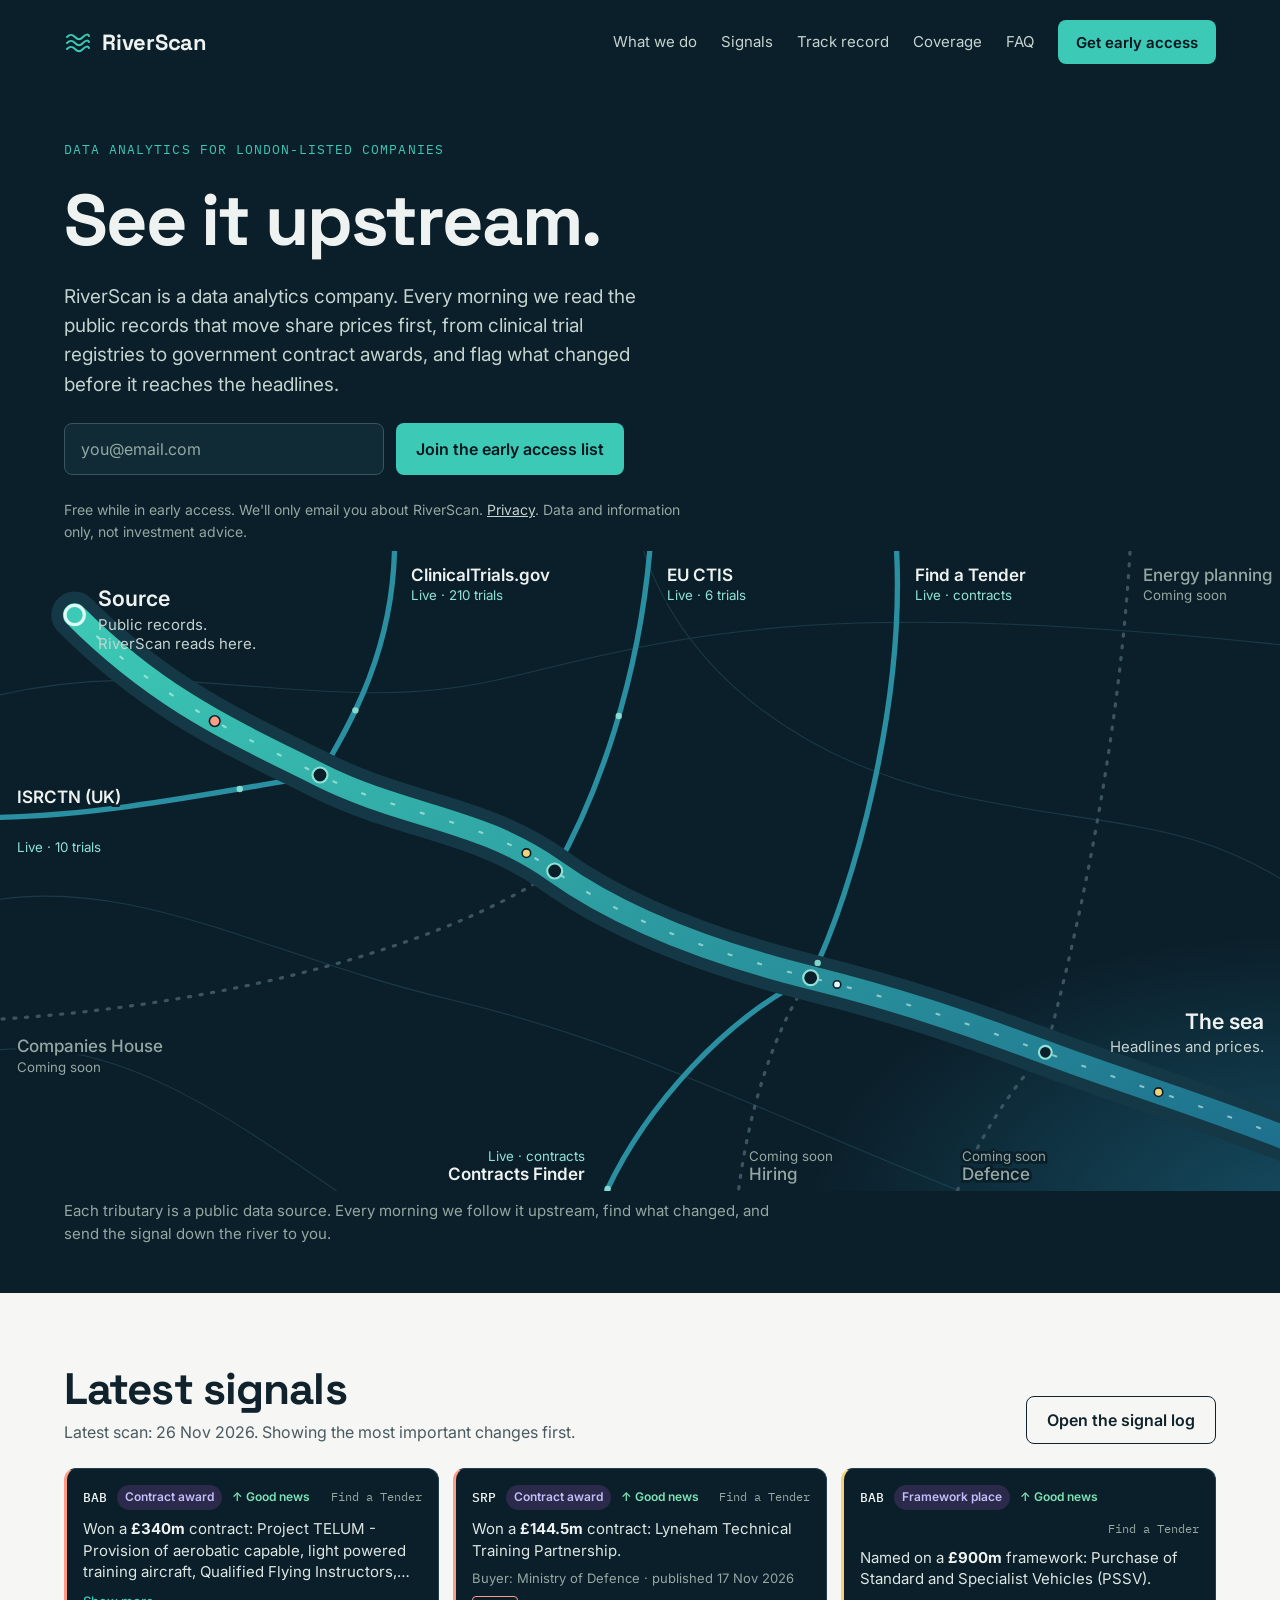
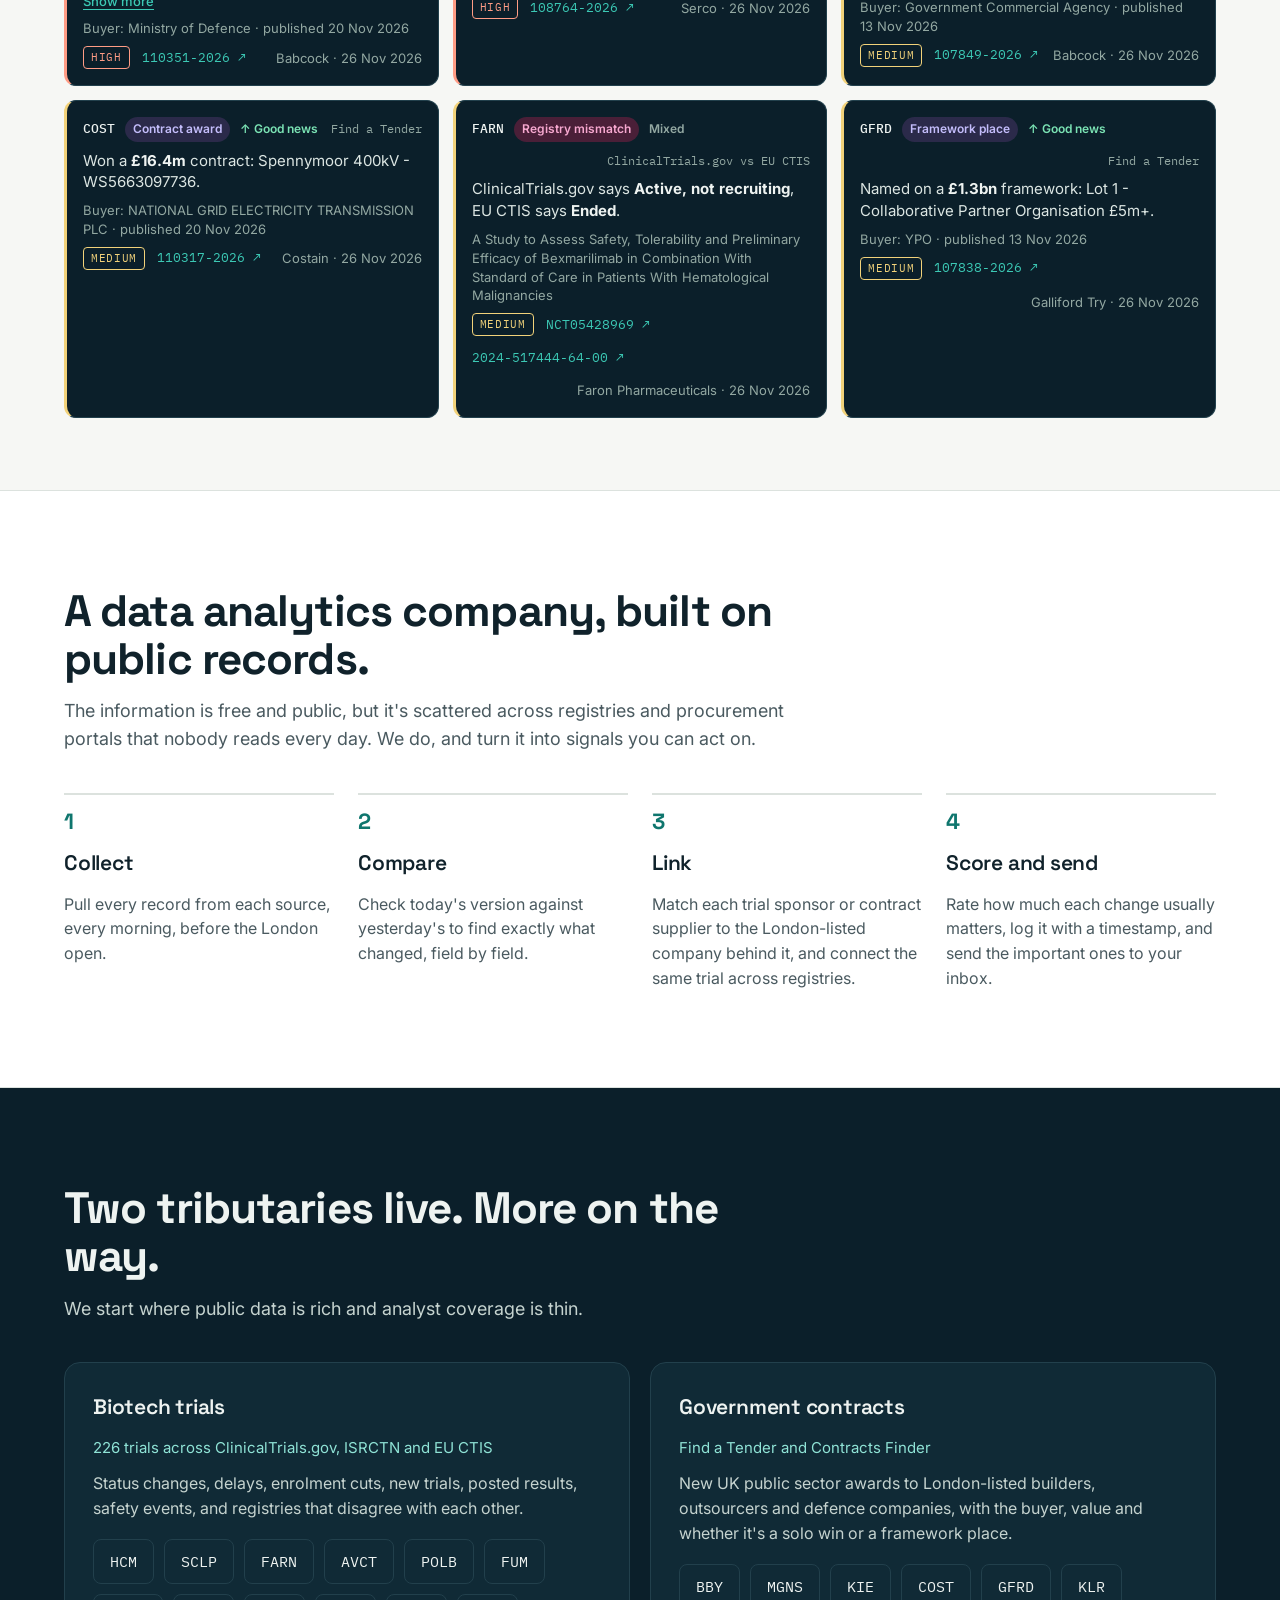
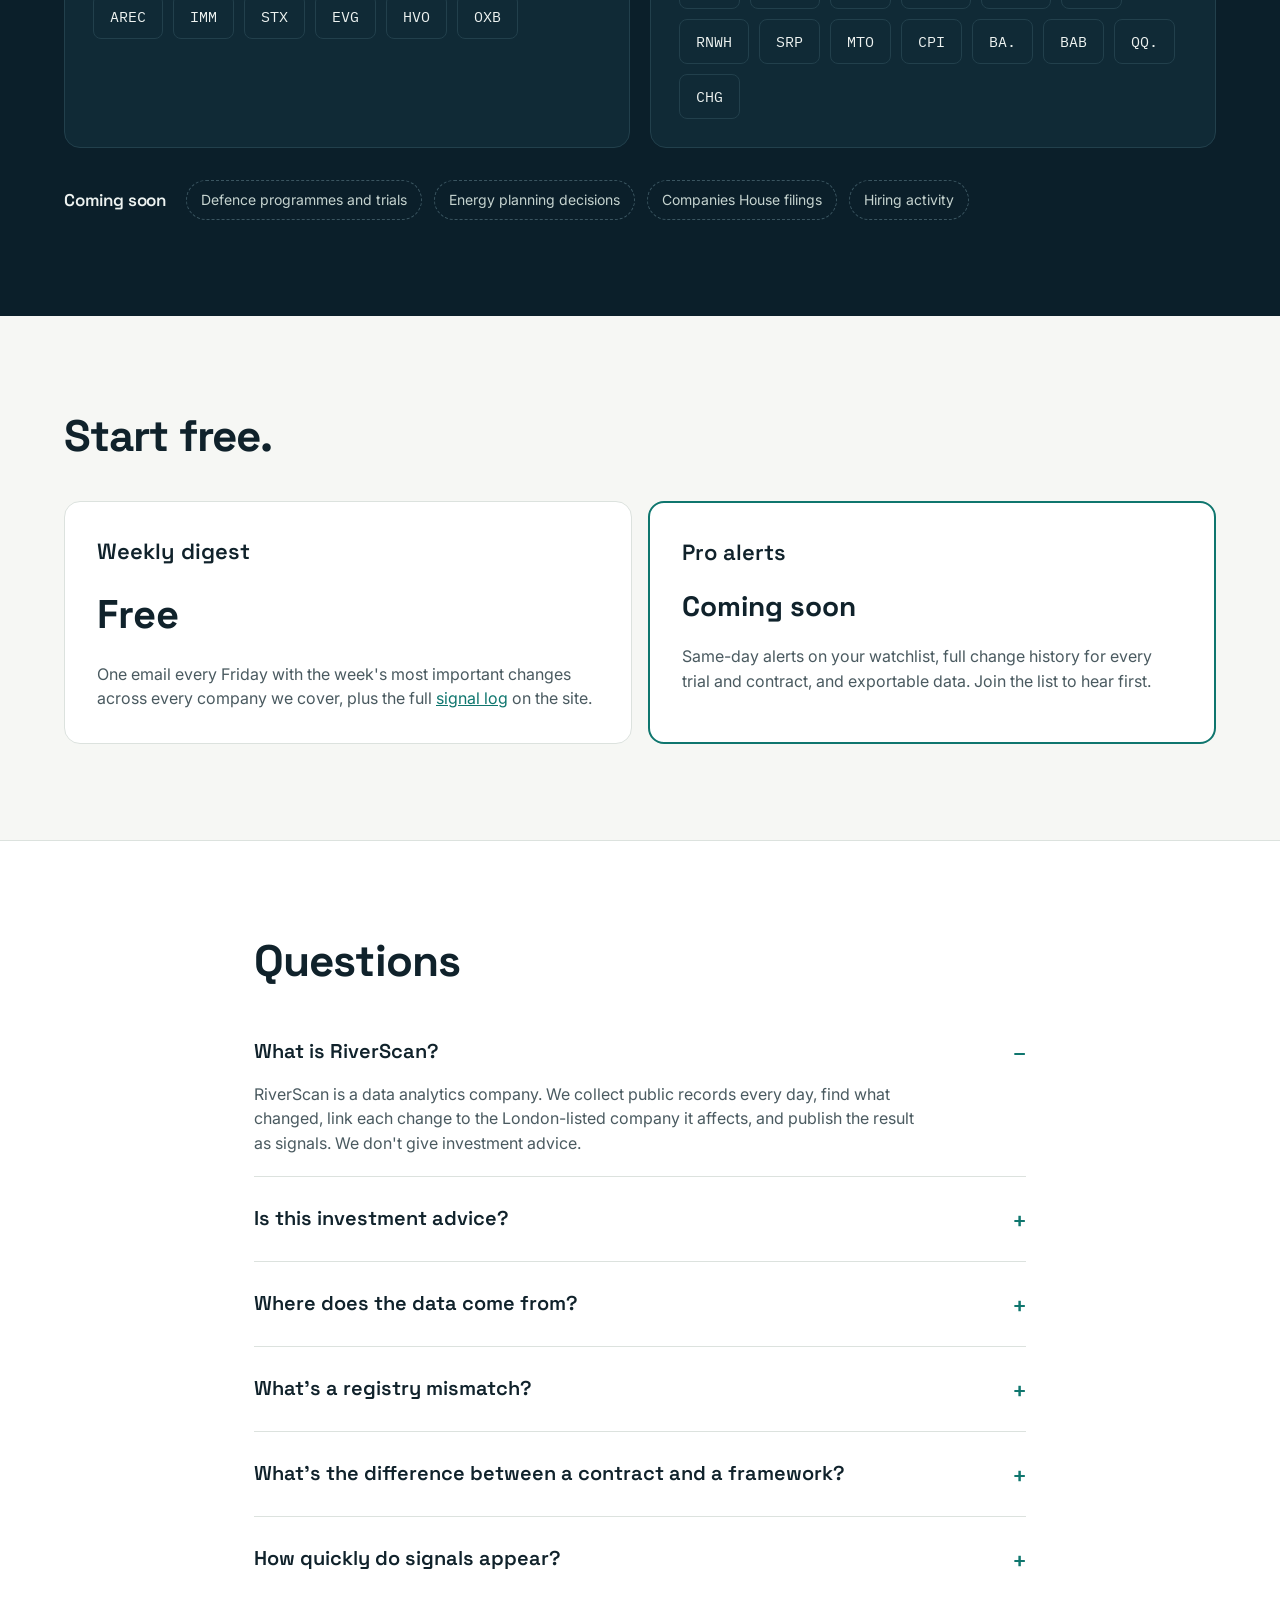
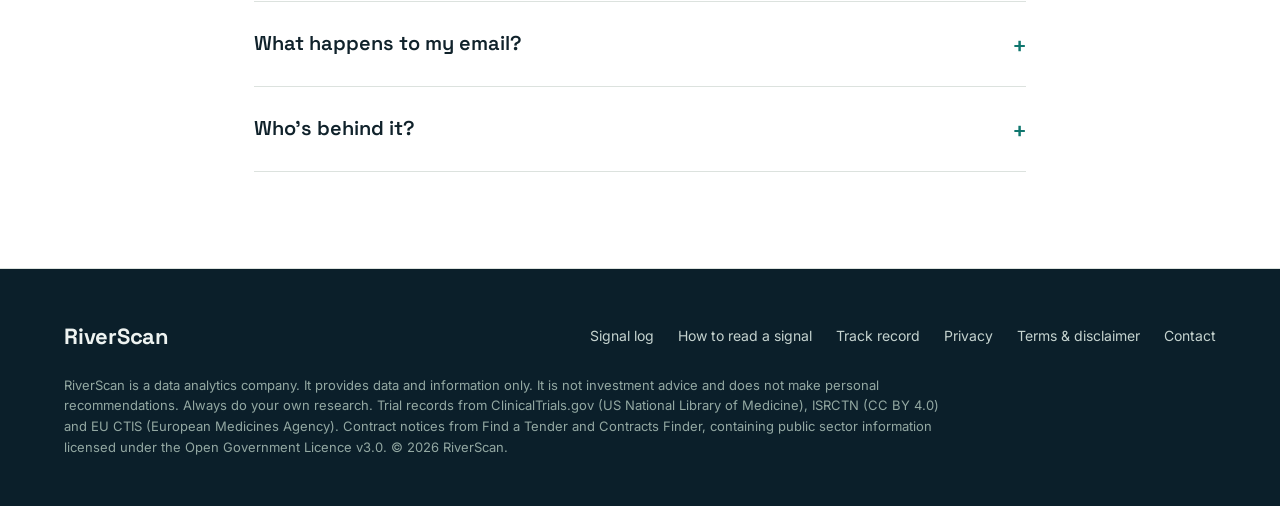
==== index.html @ b6d4dd5b "Version asset links so browsers pick up updates immediately; hide Show more when text fits Co-Author" ====
<!doctype html>
<html lang="en-GB">
<head>
<meta charset="utf-8">
<meta name="viewport" content="width=device-width, initial-scale=1">
<title>RiverScan: data analytics from public records</title>
<meta name="description" content="RiverScan is a data analytics company. We read clinical trial registries and UK government contract awards every morning and flag what changed for London-listed companies, before it reaches the headlines.">
<link rel="canonical" href="https://riverscan.com/">
<meta property="og:title" content="RiverScan: see it upstream">
<meta property="og:description" content="Data analytics from public records: clinical trials and government contracts, for London-listed companies.">
<meta property="og:url" content="https://riverscan.com/">
<meta property="og:type" content="website">
<meta name="theme-color" content="#0B1F2A">
<link rel="icon" href="assets/favicon.svg" type="image/svg+xml">
<link rel="preconnect" href="https://fonts.googleapis.com">
<link rel="preconnect" href="https://fonts.gstatic.com" crossorigin>
<link rel="stylesheet" href="https://fonts.googleapis.com/css2?family=Space+Grotesk:wght@500;600;700&family=Inter:wght@400;500;600&family=IBM+Plex+Mono:wght@400;500&display=swap">
<link rel="stylesheet" href="assets/styles.css?v=20261126c">
</head>
<body>
<a class="skip-link" href="#main">Skip to content</a>

<!-- ===== HEADER (copy this block to every page) ===== -->
<header class="site-header">
  <div class="container">
    <nav class="nav" aria-label="Main">
      <a class="brand" href="index.html">
        <svg width="28" height="28" viewBox="0 0 28 28" fill="none" stroke="#3CC9B5" stroke-width="2" stroke-linecap="round" aria-hidden="true"><path d="M3 9c3-3 5-3 8 0s5 3 8 0 5-3 6-1"/><path d="M3 15c3-3 5-3 8 0s5 3 8 0 5-3 6-1"/><path d="M3 21c3-3 5-3 8 0s5 3 8 0 5-3 6-1"/></svg>
        <span>RiverScan</span>
      </a>
      <div class="nav-links">
        <a href="index.html#how">What we do</a>
        <a href="signals.html">Signals</a>
        <a href="track-record.html">Track record</a>
        <a href="index.html#coverage">Coverage</a>
        <a href="index.html#faq">FAQ</a>
        <a class="btn btn--small" href="index.html#access">Get early access</a>
      </div>
    </nav>
  </div>
</header>
<!-- ===== END HEADER ===== -->

<main id="main">

  <!-- HERO: headline, sign-up, and the river map of every data source -->
  <section class="hero-river" aria-labelledby="hero-title">
    <div class="container hero-top">
      <div class="hero-copy">
        <p class="eyebrow">Data analytics for London-listed companies</p>
        <h1 id="hero-title">See it upstream.</h1>
        <p class="lead">RiverScan is a data analytics company. Every morning we read the public records that move share prices first, from clinical trial registries to government contract awards, and flag what changed before it reaches the headlines.</p>
        <form id="access" class="signup" action="https://formspree.io/f/myewlokg" method="post">
          <label class="sr-only" for="email">Email address</label>
          <input id="email" name="email" type="email" placeholder="you@email.com" autocomplete="email" required>
          <label class="hp" aria-hidden="true">Leave blank <input type="text" name="_gotcha" tabindex="-1" autocomplete="off"></label>
          <button class="btn" type="submit">Join the early access list</button>
        </form>
        <p class="form-note">Free while in early access. We'll only email you about RiverScan. <a href="privacy.html">Privacy</a>. Data and information only, not investment advice.</p>
      </div>
    </div>

    <figure class="river-map" aria-labelledby="map-caption">
      <svg viewBox="0 0 1200 600" role="img" aria-labelledby="map-title map-desc" preserveAspectRatio="xMidYMid meet">
        <title id="map-title">The RiverScan river system</title>
        <desc id="map-desc">A river flows from public records at the source, top left, down to headlines and share prices at the sea, bottom right. Five live data sources join it as tributaries: ClinicalTrials.gov, ISRCTN, EU CTIS, Find a Tender and Contracts Finder. Four more are marked as coming soon.</desc>
        <defs>
          <linearGradient id="riverFill" x1="0" y1="0" x2="1" y2="1">
            <stop offset="0" stop-color="#3CC9B5"/>
            <stop offset="1" stop-color="#1D6F8C"/>
          </linearGradient>
          <radialGradient id="sea" cx="1" cy="1" r="1">
            <stop offset="0" stop-color="#1D6F8C" stop-opacity=".55"/>
            <stop offset="1" stop-color="#1D6F8C" stop-opacity="0"/>
          </radialGradient>
          <path id="main-river" d="M70,60 C150,140 220,170 300,210 S450,250 520,300 S680,380 760,400 S900,440 980,470 S1130,520 1230,560"/>
        </defs>

        <!-- contour lines: the landscape the river runs through -->
        <g class="contours" fill="none">
          <path d="M-20,140 C160,90 300,160 470,120 S760,40 1220,90"/>
          <path d="M-20,330 C120,300 250,380 420,420 S700,520 900,600"/>
          <path d="M600,-10 C640,120 760,200 900,230 S1120,250 1220,320"/>
          <path d="M-20,470 C100,450 200,520 330,610"/>
        </g>
        <rect x="760" y="360" width="460" height="260" fill="url(#sea)"/>

        <!-- coming-soon tributaries (dashed, dry) -->
        <g class="trib trib--soon">
          <path d="M-20,440 C180,430 400,380 520,300"/>
          <path d="M1060,-10 C1050,180 1010,360 980,470"/>
          <path d="M890,620 C910,560 950,500 980,470"/>
          <path d="M690,620 C700,520 730,440 760,400"/>
        </g>

        <!-- live tributaries -->
        <g class="trib trib--live">
          <path id="t-ctgov" d="M370,-10 C370,90 330,160 300,210"/>
          <path id="t-isrctn" d="M-20,250 C90,250 210,225 300,210"/>
          <path id="t-ctis" d="M610,-10 C600,120 560,230 520,300"/>
          <path id="t-fts" d="M840,-10 C850,140 800,320 760,400"/>
          <path id="t-cf" d="M560,620 C600,520 690,430 760,400"/>
        </g>

        <!-- the main river: wide bank, water, and moving current lines -->
        <use href="#main-river" class="river-bank"/>
        <use href="#main-river" class="river-water"/>
        <use href="#main-river" class="river-current"/>

        <!-- signals carried downstream -->
        <g class="particles">
          <circle r="5" class="p-high"><animateMotion dur="14s" repeatCount="indefinite" begin="0s"><mpath href="#main-river"/></animateMotion></circle>
          <circle r="4" class="p-med"><animateMotion dur="14s" repeatCount="indefinite" begin="-3.5s"><mpath href="#main-river"/></animateMotion></circle>
          <circle r="3.5" class="p-low"><animateMotion dur="14s" repeatCount="indefinite" begin="-7s"><mpath href="#main-river"/></animateMotion></circle>
          <circle r="4" class="p-med"><animateMotion dur="14s" repeatCount="indefinite" begin="-10.5s"><mpath href="#main-river"/></animateMotion></circle>
          <circle r="3" class="p-trib"><animateMotion dur="4s" repeatCount="indefinite" begin="-1s"><mpath href="#t-ctgov"/></animateMotion></circle>
          <circle r="3" class="p-trib"><animateMotion dur="5s" repeatCount="indefinite" begin="-2s"><mpath href="#t-isrctn"/></animateMotion></circle>
          <circle r="3" class="p-trib"><animateMotion dur="4.5s" repeatCount="indefinite" begin="-0.5s"><mpath href="#t-ctis"/></animateMotion></circle>
          <circle r="3" class="p-trib"><animateMotion dur="5s" repeatCount="indefinite" begin="-3s"><mpath href="#t-fts"/></animateMotion></circle>
          <circle r="3" class="p-trib"><animateMotion dur="4s" repeatCount="indefinite" begin="-2.5s"><mpath href="#t-cf"/></animateMotion></circle>
        </g>

        <!-- confluences -->
        <g class="joins">
          <circle cx="300" cy="210" r="7"/><circle cx="520" cy="300" r="7"/><circle cx="760" cy="400" r="7"/><circle cx="980" cy="470" r="6"/>
        </g>

        <!-- labels -->
        <g class="map-labels">
          <g class="stage"><circle cx="70" cy="60" r="9" class="spring"/>
            <text x="92" y="52" class="stage-name">Source</text>
            <text x="92" y="74" class="stage-note">Public records.</text>
            <text x="92" y="92" class="stage-note">RiverScan reads here.</text></g>
          <g class="stage stage--end">
            <text x="1185" y="448" text-anchor="end" class="stage-name">The sea</text>
            <text x="1185" y="470" text-anchor="end" class="stage-note">Headlines and prices.</text></g>

          <g class="src"><text x="385" y="28" class="src-name">ClinicalTrials.gov</text><text x="385" y="46" class="src-meta" id="n-ctgov">Live · trials</text></g>
          <g class="src"><text x="16" y="236" class="src-name">ISRCTN (UK)</text><text x="16" y="282" class="src-meta" id="n-isrctn">Live · trials</text></g>
          <g class="src"><text x="625" y="28" class="src-name">EU CTIS</text><text x="625" y="46" class="src-meta" id="n-ctis">Live · trials</text></g>
          <g class="src"><text x="858" y="28" class="src-name">Find a Tender</text><text x="858" y="46" class="src-meta">Live · contracts</text></g>
          <g class="src"><text x="548" y="590" text-anchor="end" class="src-name">Contracts Finder</text><text x="548" y="572" text-anchor="end" class="src-meta">Live · contracts</text></g>

          <g class="src src--soon"><text x="16" y="470" class="src-name">Companies House</text><text x="16" y="488" class="src-meta">Coming soon</text></g>
          <g class="src src--soon"><text x="1072" y="28" class="src-name">Energy planning</text><text x="1072" y="46" class="src-meta">Coming soon</text></g>
          <g class="src src--soon"><text x="902" y="590" class="src-name">Defence</text><text x="902" y="572" class="src-meta">Coming soon</text></g>
          <g class="src src--soon"><text x="702" y="590" class="src-name">Hiring</text><text x="702" y="572" class="src-meta">Coming soon</text></g>
        </g>
      </svg>
      <figcaption id="map-caption" class="container map-caption">Each tributary is a public data source. Every morning we follow it upstream, find what changed, and send the signal down the river to you.</figcaption>
    </figure>

    <!-- On small screens the map labels are too small to read, so the sources are listed here too -->
    <div class="container map-legend" aria-label="Data sources">
      <ul>
        <li class="live"><b>ClinicalTrials.gov</b> Live</li>
        <li class="live"><b>ISRCTN (UK)</b> Live</li>
        <li class="live"><b>EU CTIS</b> Live</li>
        <li class="live"><b>Find a Tender</b> Live</li>
        <li class="live"><b>Contracts Finder</b> Live</li>
        <li><b>Defence</b> Coming soon</li>
        <li><b>Energy planning</b> Coming soon</li>
        <li><b>Companies House</b> Coming soon</li>
        <li><b>Hiring</b> Coming soon</li>
      </ul>
    </div>
  </section>

  <!-- LATEST SIGNALS -->
  <section class="section section--tight" aria-labelledby="latest-title">
    <div class="container">
      <div class="latest-head">
        <div>
          <h2 id="latest-title">Latest signals</h2>
          <p class="muted" id="latest-note">Straight from this morning's scan.</p>
        </div>
        <a class="btn btn--ghost" href="signals.html">Open the signal log</a>
      </div>
      <div class="latest-grid" id="latest">
        <article class="signal">
          <div class="signal-top"><span class="ticker">POLB</span><span class="tag tag--enrol">Enrolment</span><span class="signal-source">Example</span></div>
          <p>TOPICAL trial of POLB 001: first patient dosed. Target enrolment around 30 patients.</p>
        </article>
        <article class="signal">
          <div class="signal-top"><span class="ticker">BBY</span><span class="tag tag--contract">Contract award</span><span class="signal-source">Example</span></div>
          <p>A public body awards a contract to a London-listed builder. We log the buyer, the value and the notice.</p>
        </article>
        <article class="signal">
          <div class="signal-top"><span class="ticker">FARN</span><span class="tag tag--mismatch">Registry mismatch</span><span class="signal-source">Example</span></div>
          <p>One registry says a trial is still running. Another says it has ended.</p>
        </article>
      </div>
    </div>
  </section>

  <!-- WHAT WE DO -->
  <section id="how" class="section section--white" aria-labelledby="how-title">
    <div class="container">
      <div class="section-head">
        <h2 id="how-title">A data analytics company, built on public records.</h2>
        <p class="lead">The information is free and public, but it's scattered across registries and procurement portals that nobody reads every day. We do, and turn it into signals you can act on.</p>
      </div>
      <ol class="steps steps--numbered">
        <li class="step">
          <h3>Collect</h3>
          <p>Pull every record from each source, every morning, before the London open.</p>
        </li>
        <li class="step">
          <h3>Compare</h3>
          <p>Check today's version against yesterday's to find exactly what changed, field by field.</p>
        </li>
        <li class="step">
          <h3>Link</h3>
          <p>Match each trial sponsor or contract supplier to the London-listed company behind it, and connect the same trial across registries.</p>
        </li>
        <li class="step">
          <h3>Score and send</h3>
          <p>Rate how much each change usually matters, log it with a timestamp, and send the important ones to your inbox.</p>
        </li>
      </ol>
    </div>
  </section>

  <!-- COVERAGE -->
  <section id="coverage" class="section section--dark" aria-labelledby="coverage-title">
    <div class="container">
      <div class="section-head">
        <h2 id="coverage-title">Two tributaries live. More on the way.</h2>
        <p class="lead">We start where public data is rich and analyst coverage is thin.</p>
      </div>
      <div class="streams">
        <div class="stream">
          <h3>Biotech trials</h3>
          <p class="stream-meta" id="cov-trials">ClinicalTrials.gov, ISRCTN and EU CTIS</p>
          <p>Status changes, delays, enrolment cuts, new trials, posted results, safety events, and registries that disagree with each other.</p>
          <div class="tickers">
            <span>HCM</span><span>SCLP</span><span>FARN</span><span>AVCT</span><span>POLB</span><span>FUM</span>
            <span>AREC</span><span>IMM</span><span>STX</span><span>EVG</span><span>HVO</span><span>OXB</span>
          </div>
        </div>
        <div class="stream">
          <h3>Government contracts</h3>
          <p class="stream-meta">Find a Tender and Contracts Finder</p>
          <p>New UK public sector awards to London-listed builders, outsourcers and defence companies, with the buyer, value and whether it's a solo win or a framework place.</p>
          <div class="tickers">
            <span title="Balfour Beatty">BBY</span><span title="Morgan Sindall">MGNS</span><span title="Kier Group">KIE</span><span title="Costain">COST</span><span title="Galliford Try">GFRD</span><span title="Keller Group">KLR</span><span title="Renew Holdings">RNWH</span>
            <span title="Serco">SRP</span><span title="Mitie">MTO</span><span title="Capita">CPI</span><span title="BAE Systems">BA.</span><span title="Babcock">BAB</span><span title="QinetiQ">QQ.</span><span title="Chemring">CHG</span>
          </div>
        </div>
      </div>
      <div class="upcoming">
        <h3>Coming soon</h3>
        <ul class="chips">
          <li class="chip">Defence programmes and trials</li>
          <li class="chip">Energy planning decisions</li>
          <li class="chip">Companies House filings</li>
          <li class="chip">Hiring activity</li>
        </ul>
      </div>
    </div>
  </section>

  <!-- PLANS -->
  <section class="section" aria-labelledby="plans-title">
    <div class="container">
      <div class="section-head">
        <h2 id="plans-title">Start free.</h2>
      </div>
      <div class="row">
        <div class="card plan">
          <span class="plan-name">Weekly digest</span>
          <span class="plan-price">Free</span>
          <p>One email every Friday with the week's most important changes across every company we cover, plus the full <a href="signals.html">signal log</a> on the site.</p>
        </div>
        <div class="card plan plan--featured">
          <span class="plan-name">Pro alerts</span>
          <span class="plan-price" style="font-size:28px">Coming soon</span>
          <p>Same-day alerts on your watchlist, full change history for every trial and contract, and exportable data. Join the list to hear first.</p>
        </div>
      </div>
    </div>
  </section>

  <!-- FAQ -->
  <section id="faq" class="section section--white" aria-labelledby="faq-title">
    <div class="container narrow">
      <h2 id="faq-title" style="margin-bottom: 24px;">Questions</h2>
      <div class="faq">
        <details open>
          <summary>What is RiverScan?</summary>
          <p>RiverScan is a data analytics company. We collect public records every day, find what changed, link each change to the London-listed company it affects, and publish the result as signals. We don't give investment advice.</p>
        </details>
        <details>
          <summary>Is this investment advice?</summary>
          <p>No. RiverScan reports changes in public records. We never tell you to buy or sell anything, and nothing here is a personal recommendation. See our <a href="terms.html">terms and disclaimer</a>.</p>
        </details>
        <details>
          <summary>Where does the data come from?</summary>
          <p>Clinical trials come from ClinicalTrials.gov (US National Library of Medicine), ISRCTN (the UK registry) and EU CTIS (European Medicines Agency). Government contracts come from Find a Tender and Contracts Finder, the UK government's official procurement services. Every signal links back to the original record.</p>
        </details>
        <details>
          <summary>What's a registry mismatch?</summary>
          <p>The same trial is often registered in more than one place. When one registry says it's still running and another says it has ended, we flag it. Often one record is just out of date, but sometimes it's the first place a change shows up.</p>
        </details>
        <details>
          <summary>What's the difference between a contract and a framework?</summary>
          <p>A contract award means a company has won specific work. A framework place means it has been chosen as one of several approved suppliers, often for a large headline value that is shared and may never be fully spent. We label each so you can tell them apart.</p>
        </details>
        <details>
          <summary>How quickly do signals appear?</summary>
          <p>The scanner runs every morning before the London market opens. Changes appear on the <a href="signals.html">signal log</a> straight away, and the most important ones go into the Friday email.</p>
        </details>
        <details>
          <summary>What happens to my email?</summary>
          <p>We use it only to send you RiverScan updates. You can unsubscribe any time. Read the <a href="privacy.html">privacy notice</a>.</p>
        </details>
        <details>
          <summary>Who's behind it?</summary>
          <p>RiverScan is built by Ishan, a London-based student interested in markets and data. Questions or ideas? <a href="contact.html">Get in touch</a>.</p>
        </details>
      </div>
    </div>
  </section>

</main>

<!-- ===== FOOTER (copy this block to every page) ===== -->
<footer class="site-footer">
  <div class="container">
    <div class="footer-top">
      <a class="brand" href="index.html"><span>RiverScan</span></a>
      <nav class="footer-links" aria-label="Footer">
        <a href="signals.html">Signal log</a>
        <a href="signals.html#guide">How to read a signal</a>
        <a href="track-record.html">Track record</a>
        <a href="privacy.html">Privacy</a>
        <a href="terms.html">Terms &amp; disclaimer</a>
        <a href="contact.html">Contact</a>
      </nav>
    </div>
    <p class="disclaimer">RiverScan is a data analytics company. It provides data and information only. It is not investment advice and does not make personal recommendations. Always do your own research. Trial records from ClinicalTrials.gov (US National Library of Medicine), ISRCTN (CC BY 4.0) and EU CTIS (European Medicines Agency). Contract notices from Find a Tender and Contracts Finder, containing public sector information licensed under the Open Government Licence v3.0. © <span id="year">2026</span> RiverScan.</p>
  </div>
</footer>
<!-- ===== END FOOTER ===== -->
<script src="assets/signals.js?v=20261126c"></script>
<script>
// Homepage: latest real signals, and live counts on the river map.
RiverScan.load().then(function (d) {
  var top = d.filter(function (s) { return s.severity !== "low"; }).slice(0, 6);
  if (top.length < 3) top = d.slice(0, 6);
  if (!top.length) return;
  document.getElementById("latest").innerHTML = top.map(function (s) { return RiverScan.card(s); }).join("");
  document.getElementById("latest-note").textContent = "Latest scan: " + RiverScan.when(top[0].detected_at) + ". Showing the most important changes first.";
});
fetch("data/coverage.json", { cache: "no-store" }).then(function (r) { return r.ok ? r.json() : null; }).then(function (c) {
  if (!c || !c.trials) return;
  var ids = { "ClinicalTrials.gov": "n-ctgov", "ISRCTN": "n-isrctn", "EU CTIS": "n-ctis" }, total = 0;
  Object.keys(ids).forEach(function (k) {
    var n = c.trials[k] || 0; total += n;
    var el = document.getElementById(ids[k]); if (el) el.textContent = "Live · " + n + " trials";
  });
  var cov = document.getElementById("cov-trials");
  if (cov && total) cov.textContent = total + " trials across ClinicalTrials.gov, ISRCTN and EU CTIS";
}).catch(function () {});
// Respect reduced motion: pause the particles drifting down the river.
if (window.matchMedia && window.matchMedia("(prefers-reduced-motion: reduce)").matches) {
  var svg = document.querySelector(".river-map svg"); if (svg && svg.pauseAnimations) svg.pauseAnimations();
}
document.getElementById('year').textContent = new Date().getFullYear();

// Send the sign-up to Formspree in the background, then show our own thank-you page.
(function () {
  var form = document.getElementById('access');
  if (!form) return;
  form.addEventListener('submit', function (e) {
    e.preventDefault();
    var btn = form.querySelector('button');
    btn.disabled = true;
    btn.textContent = 'Joining…';
    fetch(form.action, {
      method: 'POST',
      body: new FormData(form),
      headers: { 'Accept': 'application/json' }
    }).then(function (res) {
      window.location.href = res.ok ? 'thanks.html' : 'oops.html';
    }).catch(function () {
      window.location.href = 'oops.html';
    });
  });
})();
</script>
</body>
</html>
---- assets/styles.css ----
/* ==========================================================
   RiverScan — site styles
   Edit the colours here and every page updates.
   ========================================================== */
:root {
  --ink: #0B1F2A;          /* dark navy background */
  --ink-2: #102A36;        /* raised dark panels */
  --ink-line: #22404C;     /* borders on dark */
  --paper: #F6F7F4;        /* light background */
  --white: #FFFFFF;
  --line: #DCE2DE;         /* borders on light */
  --text: #10222B;         /* main text on light */
  --muted: #4A5A60;        /* secondary text on light */
  --on-dark: #EEF3F1;      /* main text on dark */
  --on-dark-muted: #C5D3CF;
  --on-dark-faint: #93A8A2;
  --accent: #3CC9B5;       /* teal on dark */
  --accent-dark: #0F766E;  /* teal on light */
  --accent-ink: #06161E;   /* text on teal buttons */

  --font-head: "Space Grotesk", system-ui, sans-serif;
  --font-body: "Inter", system-ui, sans-serif;
  --font-mono: "IBM Plex Mono", ui-monospace, monospace;
}

* { box-sizing: border-box; }
html { scroll-behavior: smooth; }
body {
  margin: 0;
  background: var(--paper);
  color: var(--text);
  font-family: var(--font-body);
  font-size: 16px;
  line-height: 1.55;
  -webkit-font-smoothing: antialiased;
}
img, svg { display: block; max-width: 100%; }
a { color: var(--accent-dark); }
a:hover { color: #0B5A54; }
:focus-visible { outline: 3px solid var(--accent); outline-offset: 3px; border-radius: 4px; }

.container { max-width: 1200px; margin: 0 auto; padding: 0 24px; }
.narrow { max-width: 820px; }
.section { padding: 96px 0; }
.section--white { background: var(--white); border-top: 1px solid var(--line); border-bottom: 1px solid var(--line); }
.section--dark { background: var(--ink); color: var(--on-dark); }

.skip-link { position: absolute; left: -9999px; top: 0; }
.skip-link:focus { left: 16px; top: 16px; z-index: 10; background: var(--white); padding: 8px 12px; }

.sr-only { position: absolute; width: 1px; height: 1px; overflow: hidden; clip: rect(0 0 0 0); white-space: nowrap; }

/* ---------- Type ---------- */
h1, h2, h3 { font-family: var(--font-head); margin: 0; letter-spacing: -0.02em; }
h1 { font-size: clamp(44px, 7vw, 72px); line-height: 1.02; letter-spacing: -0.03em; font-weight: 700; }
h2 { font-size: clamp(32px, 4.4vw, 44px); line-height: 1.1; font-weight: 700; }
h3 { font-size: 21px; font-weight: 600; letter-spacing: -0.01em; }
p { margin: 0; }
.eyebrow {
  font-family: var(--font-mono); font-size: 13px; letter-spacing: 0.08em;
  text-transform: uppercase; color: var(--accent-dark); margin: 0;
}
.section--dark .eyebrow, .hero .eyebrow { color: var(--accent); }
.lead { font-size: 18px; color: var(--muted); }
.section--dark .lead, .site-header .lead { color: var(--on-dark-muted); }
.muted { color: var(--muted); }
.section-head { display: flex; flex-direction: column; gap: 14px; max-width: 720px; margin-bottom: 40px; }

/* ---------- Header / nav ---------- */
.site-header { background: var(--ink); color: var(--on-dark); }
.nav { display: flex; flex-wrap: wrap; align-items: center; justify-content: space-between; gap: 16px; padding: 20px 0; }
.brand { display: flex; align-items: center; gap: 10px; color: var(--on-dark); text-decoration: none; }
.brand:hover { color: var(--on-dark); }
.brand span { font-family: var(--font-head); font-weight: 700; font-size: 22px; letter-spacing: -0.01em; }
.nav-links { display: flex; flex-wrap: wrap; align-items: center; gap: 8px 24px; font-size: 15px; }
.nav-links a { color: var(--on-dark-muted); text-decoration: none; padding: 10px 0; }
.nav-links a:hover, .nav-links a[aria-current="page"] { color: var(--on-dark); }
.nav-links a.btn { padding: 0 18px; }

/* ---------- Buttons & form ---------- */
.btn {
  display: inline-flex; align-items: center; justify-content: center;
  min-height: 48px; padding: 0 20px; border-radius: 8px; border: none;
  background: var(--accent); color: var(--accent-ink) !important;
  font: 600 16px/1 var(--font-body); text-decoration: none; cursor: pointer;
}
.btn:hover { background: #5AD6C4; }
.btn--small { min-height: 44px; padding: 0 16px; font-size: 15px; }

.signup { display: flex; flex-wrap: wrap; gap: 12px; max-width: 560px; }
.signup input[type="email"] {
  flex: 1 1 240px; min-height: 52px; padding: 0 16px; border-radius: 8px;
  border: 1px solid #3A5560; background: var(--ink-2); color: var(--on-dark);
  font: 16px var(--font-body);
}
.signup input::placeholder { color: var(--on-dark-faint); }
.signup .btn { min-height: 52px; }
.hp { position: absolute; left: -9999px; } /* spam trap, hidden from people */
.form-note { font-size: 14px; color: var(--on-dark-faint); }
.form-note a { color: var(--on-dark-muted); }

/* ---------- Hero ---------- */
.hero { display: flex; flex-wrap: wrap; gap: 56px; align-items: center; padding: 64px 0 96px; }
.hero-copy { flex: 1 1 460px; min-width: 0; display: flex; flex-direction: column; gap: 24px; }
.hero-copy .lead { font-size: 20px; max-width: 560px; }

/* ---------- Signal cards ---------- */
.feed {
  flex: 1 1 400px; min-width: 0; background: var(--ink-2); border: 1px solid var(--ink-line);
  border-radius: 16px; padding: 24px; display: flex; flex-direction: column; gap: 14px;
}
.feed-head { display: flex; justify-content: space-between; align-items: center; gap: 12px; }
.feed-head strong { font-family: var(--font-head); font-size: 17px; font-weight: 600; }
.feed-head span { font-family: var(--font-mono); font-size: 12px; color: var(--on-dark-faint); }
.signal {
  background: var(--ink); border: 1px solid var(--ink-line); border-radius: 12px;
  padding: 16px; display: flex; flex-direction: column; gap: 8px; color: var(--on-dark);
}
.signal-top { display: flex; flex-wrap: wrap; align-items: center; gap: 10px; }
.ticker { font-family: var(--font-mono); font-size: 13px; font-weight: 500; }
.signal-source { margin-left: auto; font-family: var(--font-mono); font-size: 12px; color: var(--on-dark-faint); }
.signal p { font-size: 15px; line-height: 1.45; color: #DCE6E3; }
.signal p strong { color: var(--on-dark); }
.tag { font-size: 12px; font-weight: 600; padding: 3px 8px; border-radius: 999px; }
.tag--status { background: #4A2418; color: #FFB59A; }
.tag--enrol { background: #143A35; color: #8FE3D6; }
.tag--phase { background: #1E3350; color: #A9C8F5; }
.tag--date { background: #3D3415; color: #F2D27A; }

/* ---------- Generic card rows ---------- */
.row { display: flex; flex-wrap: wrap; gap: 16px; }
.card {
  flex: 1 1 300px; min-width: 0; background: var(--white); border: 1px solid var(--line);
  border-radius: 16px; padding: 28px; display: flex; flex-direction: column; gap: 12px;
}
.card p { color: var(--muted); }
.card--dark { background: var(--ink); border-color: var(--ink); color: var(--on-dark); }
.card--dark p { color: var(--on-dark-muted); }
.card-label { font-family: var(--font-mono); font-size: 13px; color: var(--muted); }
.card--dark .card-label { color: var(--accent); }
.card-top { display: flex; flex-wrap: wrap; justify-content: space-between; align-items: center; gap: 8px; }
.pill { font-size: 12px; font-weight: 600; padding: 4px 10px; border-radius: 999px; background: var(--accent); color: var(--accent-ink); }
.pill--soft { background: #E3F3F0; color: #0B5A54; }

.steps { display: flex; flex-wrap: wrap; gap: 32px 24px; }
.step { flex: 1 1 230px; min-width: 0; display: flex; flex-direction: column; gap: 12px; }
.step p { color: var(--muted); }

.chips { display: flex; flex-wrap: wrap; align-items: center; gap: 12px; margin-top: 28px; }
.chip { font-size: 14px; padding: 8px 14px; border-radius: 999px; border: 1px dashed #9AAAA5; color: var(--muted); }

/* ---------- Coverage ---------- */
.split { display: flex; flex-wrap: wrap; gap: 48px; align-items: flex-start; }
.split > div { flex: 1 1 420px; min-width: 0; display: flex; flex-direction: column; gap: 16px; }
.tickers { display: flex; flex-wrap: wrap; gap: 10px; }
.tickers span {
  font-family: var(--font-mono); font-size: 15px; padding: 10px 16px; border-radius: 8px;
  background: var(--ink-2); border: 1px solid var(--ink-line);
}
.tickers .more { background: none; border-style: dashed; border-color: #3A5560; color: var(--on-dark-faint); }

/* ---------- Plans ---------- */
.plan { gap: 16px; padding: 32px; }
.plan--featured { border: 2px solid var(--accent-dark); }
.plan-name { font-family: var(--font-head); font-weight: 600; font-size: 22px; }
.plan-price { font-family: var(--font-head); font-weight: 700; font-size: 40px; }
.plan-price small { font-size: 18px; font-weight: 500; color: var(--muted); }

/* ---------- FAQ ---------- */
.faq { display: flex; flex-direction: column; }
.faq details { border-bottom: 1px solid var(--line); padding: 20px 0; }
.faq summary {
  font-family: var(--font-head); font-size: 20px; font-weight: 600; cursor: pointer;
  list-style: none; display: flex; justify-content: space-between; gap: 16px; min-height: 44px; align-items: center;
}
.faq summary::-webkit-details-marker { display: none; }
.faq summary::after { content: "+"; font-family: var(--font-mono); color: var(--accent-dark); font-size: 22px; }
.faq details[open] summary::after { content: "–"; }
.faq details p { color: var(--muted); padding-top: 8px; max-width: 680px; }

/* ---------- Long-form pages (privacy, terms, signals guide) ---------- */
.page-hero { padding: 56px 0 64px; display: flex; flex-direction: column; gap: 16px; }
.prose { padding: 64px 0 96px; }
.prose h2 { font-size: 28px; margin: 40px 0 12px; }
.prose h3 { margin: 28px 0 8px; }
.prose p, .prose li { color: var(--muted); max-width: 720px; }
.prose p + p { margin-top: 12px; }
.prose ul { padding-left: 20px; display: flex; flex-direction: column; gap: 6px; }
.prose .updated { font-family: var(--font-mono); font-size: 13px; color: var(--muted); }
.callout {
  background: var(--white); border: 1px solid var(--line); border-radius: 12px;
  padding: 20px 24px; margin: 24px 0; max-width: 720px;
}
.signal-grid { display: flex; flex-wrap: wrap; gap: 16px; margin: 24px 0; }
.signal-grid .signal { flex: 1 1 320px; min-width: 0; }

/* ---------- Footer ---------- */
.site-footer { background: var(--ink); color: var(--on-dark-muted); padding: 48px 0; }
.footer-top { display: flex; flex-wrap: wrap; justify-content: space-between; align-items: center; gap: 16px; }
.footer-links { display: flex; flex-wrap: wrap; gap: 8px 24px; font-size: 14px; }
.footer-links a { color: var(--on-dark-muted); text-decoration: none; padding: 8px 0; }
.footer-links a:hover { color: var(--on-dark); }
.disclaimer { margin-top: 20px; font-size: 13px; line-height: 1.6; color: var(--on-dark-faint); max-width: 880px; }

/* ---------- Small screens ---------- */
@media (max-width: 640px) {
  .section { padding: 64px 0; }
  .hero { padding: 32px 0 64px; gap: 40px; }
  .nav-links { gap: 4px 18px; }
  .card, .plan { padding: 22px; }
}

/* ---------- Live signals (signal log + homepage feed) ---------- */
.signal-trial { font-size: 13px !important; color: var(--on-dark-faint) !important; }
.signal-foot { display: flex; flex-wrap: wrap; align-items: center; gap: 12px; font-size: 13px; }
.signal-foot a { color: var(--accent); font-family: var(--font-mono); text-decoration: none; }
.signal-foot a:hover { color: #5AD6C4; text-decoration: underline; }
.signal-co { margin-left: auto; color: var(--on-dark-faint); }
.sev { font-family: var(--font-mono); font-size: 11px; text-transform: uppercase; letter-spacing: 0.06em; padding: 2px 7px; border-radius: 4px; border: 1px solid currentColor; }
.sev--high { color: #FF9C85; }
.sev--medium { color: #F2D27A; }
.sev--low { color: var(--on-dark-faint); }
.signal--high { border-left: 3px solid #FF9C85; }
.signal--medium { border-left: 3px solid #F2D27A; }
.live-dot { display: inline-block; width: 8px; height: 8px; border-radius: 50%; background: var(--accent); margin-right: 6px; box-shadow: 0 0 0 0 rgba(60,201,181,.6); animation: pulse 2s infinite; }
@keyframes pulse { 0% { box-shadow: 0 0 0 0 rgba(60,201,181,.6); } 70% { box-shadow: 0 0 0 8px rgba(60,201,181,0); } 100% { box-shadow: 0 0 0 0 rgba(60,201,181,0); } }
@media (prefers-reduced-motion: reduce) { .live-dot { animation: none; } }
.feed-link { color: var(--on-dark-muted); font-size: 14px; }

.stats { display: flex; flex-wrap: wrap; gap: 12px; margin-bottom: 28px; }
.stat { flex: 1 1 160px; background: var(--white); border: 1px solid var(--line); border-radius: 12px; padding: 18px 20px; }
.stat b { display: block; font-family: var(--font-head); font-size: 32px; line-height: 1.1; }
.stat span { font-size: 14px; color: var(--muted); }
.filters { display: flex; flex-wrap: wrap; gap: 8px; margin-bottom: 20px; }
.filters button { min-height: 40px; padding: 0 16px; border-radius: 999px; border: 1px solid var(--line); background: var(--white); color: var(--text); font: 500 14px var(--font-body); cursor: pointer; }
.filters button[aria-pressed="true"] { background: var(--ink); border-color: var(--ink); color: var(--on-dark); }
.log { display: flex; flex-direction: column; gap: 12px; }
.log-empty { background: var(--white); border: 1px dashed #9AAAA5; border-radius: 12px; padding: 28px; color: var(--muted); }
.log-more { margin-top: 16px; }
.log-more button { min-height: 44px; padding: 0 18px; border-radius: 8px; border: 1px solid var(--line); background: var(--white); font: 500 15px var(--font-body); cursor: pointer; }
.status-line { font-family: var(--font-mono); font-size: 13px; color: var(--muted); margin-bottom: 20px; }

/* ---------- Contact form ---------- */
.contact-form { display: flex; flex-direction: column; gap: 16px; max-width: 560px; }
.contact-form label { font-weight: 600; font-size: 15px; display: flex; flex-direction: column; gap: 6px; }
.contact-form input, .contact-form textarea {
  font: 16px var(--font-body); padding: 12px 14px; border-radius: 8px; border: 1px solid var(--line);
  background: var(--white); color: var(--text);
}
.contact-form textarea { min-height: 160px; resize: vertical; }
.form-status { font-size: 15px; }
.form-status--ok { color: var(--accent-dark); font-weight: 600; }
.form-status--err { color: #B3261E; }
.prose .signal p { color: #DCE6E3; }

/* ==========================================================
   River map hero (homepage)
   ========================================================== */
.hero-river { background: var(--ink); color: var(--on-dark); overflow: hidden; }
.hero-top { padding: 56px 24px 8px; }
.hero-river .hero-copy { max-width: 640px; }
.hero-river .lead { color: var(--on-dark-muted); font-size: 19px; max-width: 600px; }
.hero-river .eyebrow { color: var(--accent); }

.river-map { margin: 0; position: relative; }
.river-map svg { display: block; width: 100%; height: auto; max-height: 640px; }
.contours path { stroke: #1A3A47; stroke-width: 1; }
.trib path { fill: none; stroke-linecap: round; }
.trib--live path { stroke: #2A8FA0; stroke-width: 5; }
.trib--soon path { stroke: #3A5560; stroke-width: 3; stroke-dasharray: 2 9; }
.river-bank { fill: none; stroke: #143845; stroke-width: 44; stroke-linecap: round; }
.river-water { fill: none; stroke: url(#riverFill); stroke-width: 22; stroke-linecap: round; }
.river-current { fill: none; stroke: #DFFBF6; stroke-opacity: .55; stroke-width: 2; stroke-linecap: round;
  stroke-dasharray: 3 26; animation: current 2.4s linear infinite; }
@keyframes current { to { stroke-dashoffset: -29; } }
.particles circle { stroke: var(--ink); stroke-width: 1.5; }
.p-high { fill: #FF9C85; } .p-med { fill: #F2D27A; } .p-low { fill: #DFFBF6; } .p-trib { fill: #8FE3D6; stroke: none !important; opacity: .9; }
.joins circle { fill: var(--ink); stroke: #8FE3D6; stroke-width: 2; }
.spring { fill: var(--accent); stroke: #DFFBF6; stroke-width: 3; }
.map-labels text { font-family: var(--font-body); }
.stage-name { font: 600 20px var(--font-head); fill: var(--on-dark); }
.stage-note { font-size: 14px; fill: var(--on-dark-muted); }
.src-name { font: 600 16px var(--font-head); fill: var(--on-dark); paint-order: stroke; stroke: var(--ink); stroke-width: 5px; }
.src-meta { font-size: 12.5px; fill: #8FE3D6; paint-order: stroke; stroke: var(--ink); stroke-width: 5px; }
.src--soon .src-name { fill: var(--on-dark-faint); font-weight: 500; }
.src--soon .src-meta { fill: var(--on-dark-faint); }
.map-caption { color: var(--on-dark-faint); font-size: 15px; padding-top: 8px; padding-bottom: 48px; max-width: 760px; margin-left: 0; }
@media (min-width: 1248px) { .map-caption { margin-left: calc((100vw - 1200px) / 2); } }
.map-legend { display: none; }
@media (prefers-reduced-motion: reduce) { .river-current { animation: none; } }

@media (max-width: 760px) {
  .hero-top { padding-top: 32px; }
  .map-labels .src, .map-labels .stage-note { display: none; }
  .stage-name { font-size: 30px; }
  .map-caption { padding-bottom: 16px; }
  .map-legend { display: block; padding-bottom: 48px; }
  .map-legend ul { list-style: none; margin: 0; padding: 0; display: grid; grid-template-columns: 1fr 1fr; gap: 8px 16px; }
  .map-legend li { font-size: 14px; color: var(--on-dark-faint); display: flex; flex-direction: column; padding-left: 14px; position: relative; }
  .map-legend li::before { content: ""; position: absolute; left: 0; top: 7px; width: 7px; height: 7px; border-radius: 50%; border: 1.5px dashed #5C7A83; }
  .map-legend li.live { color: #8FE3D6; }
  .map-legend li.live::before { background: #2A8FA0; border: none; }
  .map-legend b { color: var(--on-dark); font-weight: 600; }
}

/* ---------- Latest signals ---------- */
.section--tight { padding: 72px 0; }
.latest-head { display: flex; flex-wrap: wrap; align-items: flex-end; justify-content: space-between; gap: 16px; margin-bottom: 24px; }
.latest-head h2 { margin-bottom: 6px; }
.latest-grid { display: grid; grid-template-columns: repeat(auto-fill, minmax(320px, 1fr)); gap: 14px; }
.btn--ghost { background: transparent; border: 1.5px solid var(--text); color: var(--text) !important; }
.btn--ghost:hover { background: var(--text); color: var(--paper) !important; }
.tag--contract { background: #2B2A4A; color: #C4BDFB; }
.tag--mismatch { background: #4A1F38; color: #F7A8D0; }
.signal-buyer { font-size: 13px !important; color: var(--on-dark-faint) !important; }

/* ---------- What we do (a real sequence, so numbered) ---------- */
.steps--numbered { list-style: none; padding: 0; margin: 0; counter-reset: step; }
.steps--numbered .step { counter-increment: step; position: relative; padding-top: 52px; border-top: 2px solid var(--line); }
.steps--numbered .step::before { content: counter(step); position: absolute; top: 12px; left: 0; font: 700 22px var(--font-head); color: var(--accent-dark); }

/* ---------- Coverage streams ---------- */
.streams { display: flex; flex-wrap: wrap; gap: 20px; }
.stream { flex: 1 1 420px; min-width: 0; display: flex; flex-direction: column; gap: 12px; padding: 28px; border-radius: 16px; background: var(--ink-2); border: 1px solid var(--ink-line); }
.stream p { color: var(--on-dark-muted); }
.stream .stream-meta { color: #8FE3D6; font-size: 15px; }
.stream .tickers { margin-top: 6px; }
.upcoming { margin-top: 32px; display: flex; flex-wrap: wrap; align-items: center; gap: 12px 20px; }
.upcoming h3 { font-size: 17px; }
ul.chips { list-style: none; padding: 0; margin: 0; }
.section--dark .chip { color: var(--on-dark-muted); border-color: #3A5560; }

/* Long signal text: collapsed to three lines until "Show more" is pressed */
.signal-text.is-clamped { display: -webkit-box; -webkit-line-clamp: 3; line-clamp: 3; -webkit-box-orient: vertical; overflow: hidden; }
.signal-more { align-self: flex-start; background: none; border: none; padding: 2px 0; color: var(--accent); font: 500 13px var(--font-body); cursor: pointer; text-decoration: underline; text-underline-offset: 3px; }
.signal-more:hover { color: #5AD6C4; }

/* ---------- Track record ---------- */
.tr-collect { background: var(--white); border: 1px solid var(--line); border-radius: 16px; padding: 28px; display: flex; flex-direction: column; gap: 14px; }
.tr-collect p { color: var(--muted); max-width: 640px; }
.meter { height: 12px; border-radius: 999px; background: #E3E9E6; overflow: hidden; }
.meter span { display: block; height: 100%; background: var(--accent-dark); border-radius: 999px; min-width: 12px; }
.meter-label { font-size: 15px; }
.stat b.up, .tr-table td.up { color: #0B7A52; }
.stat b.down, .tr-table td.down { color: #B3261E; }
.table-wrap { overflow-x: auto; background: var(--white); border: 1px solid var(--line); border-radius: 12px; }
.tr-table { width: 100%; border-collapse: collapse; font-variant-numeric: tabular-nums; }
.tr-table caption { text-align: left; padding: 16px 20px 4px; color: var(--muted); font-size: 14px; }
.tr-table th, .tr-table td { padding: 14px 20px; border-top: 1px solid var(--line); text-align: right; vertical-align: top; }
.tr-table thead th { font-size: 13px; color: var(--muted); font-weight: 600; border-top: none; }
.tr-table th[scope="row"], .tr-table thead th:first-child { text-align: left; }
.tr-table small { display: block; font-size: 12px; color: var(--muted); font-weight: 400; margin-top: 2px; }
.tr-table td { font-weight: 600; }
.signal-next { font-size: 13px !important; color: var(--on-dark-muted) !important; border-top: 1px solid var(--ink-line); padding-top: 8px; }
.signal-next b.up { color: #7BE3B4; } .signal-next b.down { color: #FF9C85; }
.tr-intro { color: var(--muted); max-width: 680px; margin-bottom: 16px; }

/* Good news / bad news marker on signal cards */
.news { font-size: 12px; font-weight: 600; color: var(--on-dark-faint); white-space: nowrap; }
.news--good { color: #7BE3B4; }
.news--bad { color: #FF9C85; }
.news--light { font-size: 13px; padding: 2px 8px; border-radius: 4px; background: var(--ink); color: var(--on-dark-muted); }
.news--light.news--good { color: #7BE3B4; } .news--light.news--bad { color: #FF9C85; }
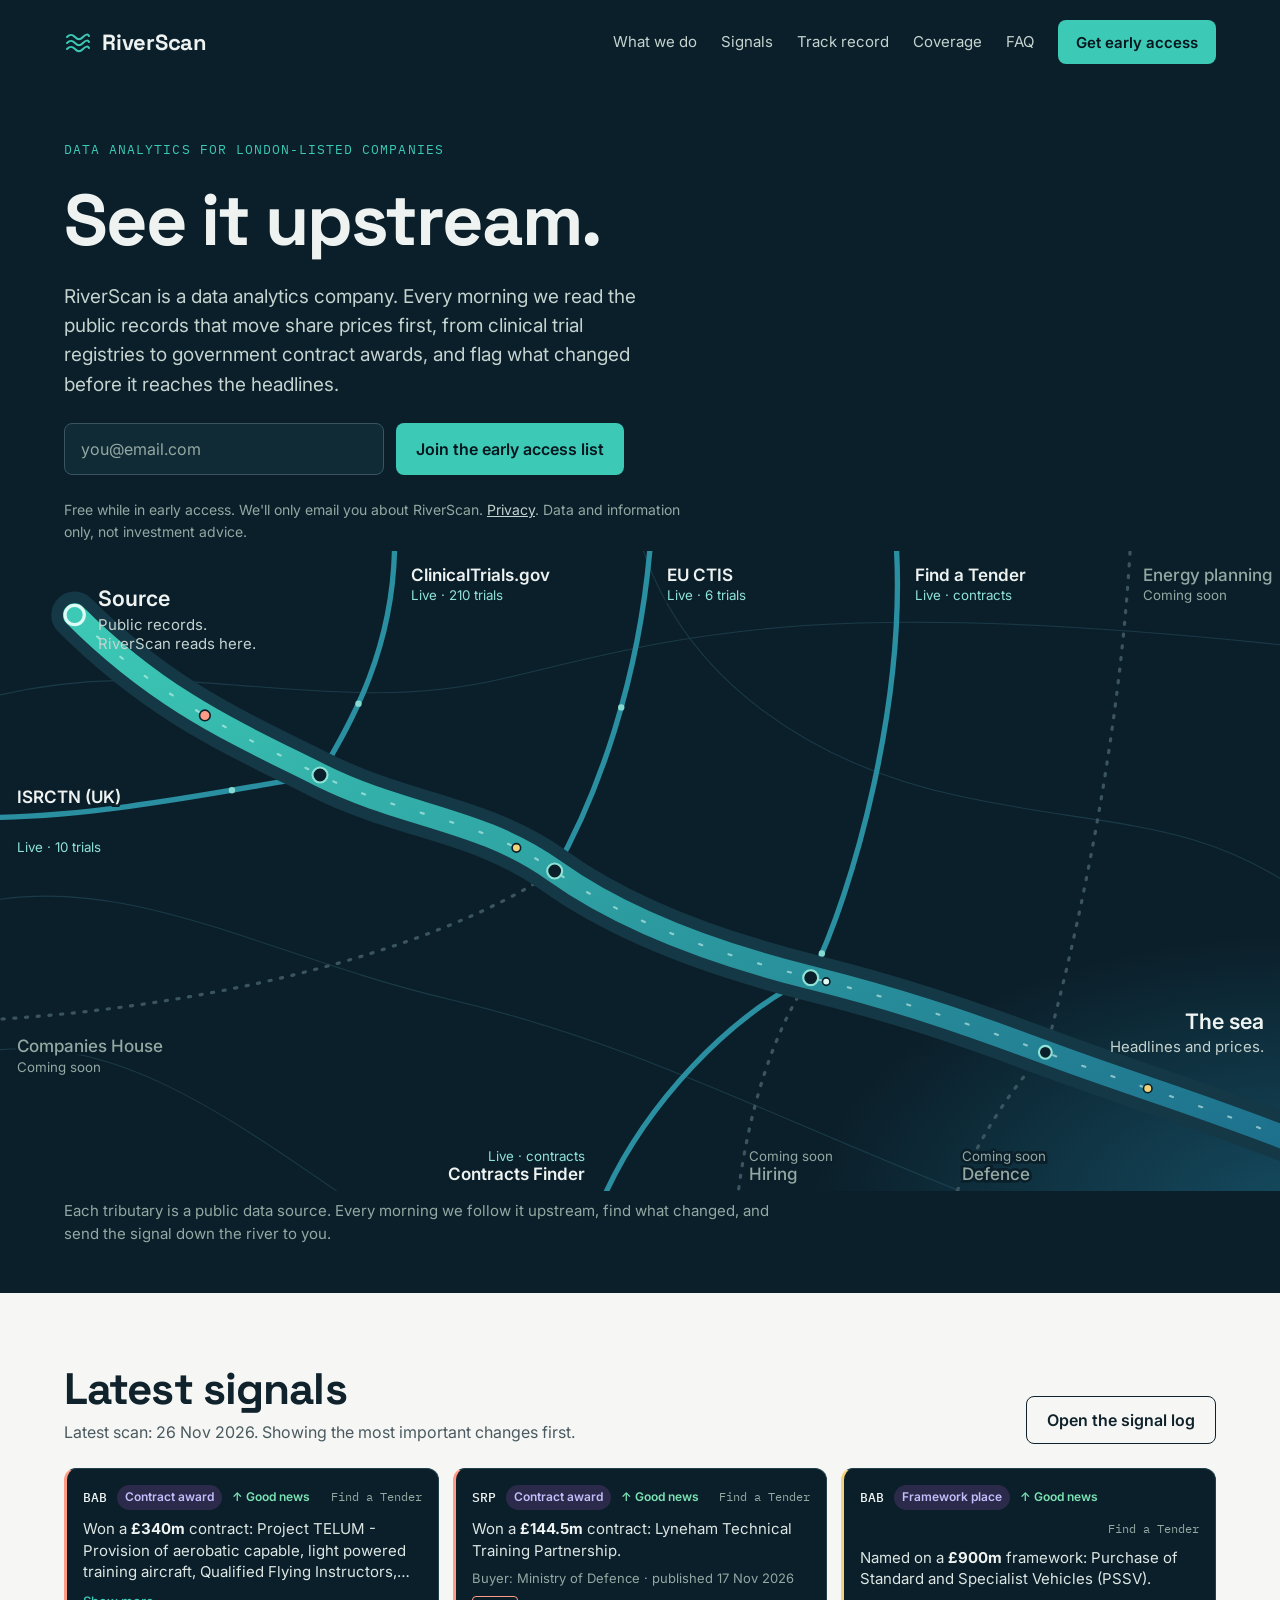
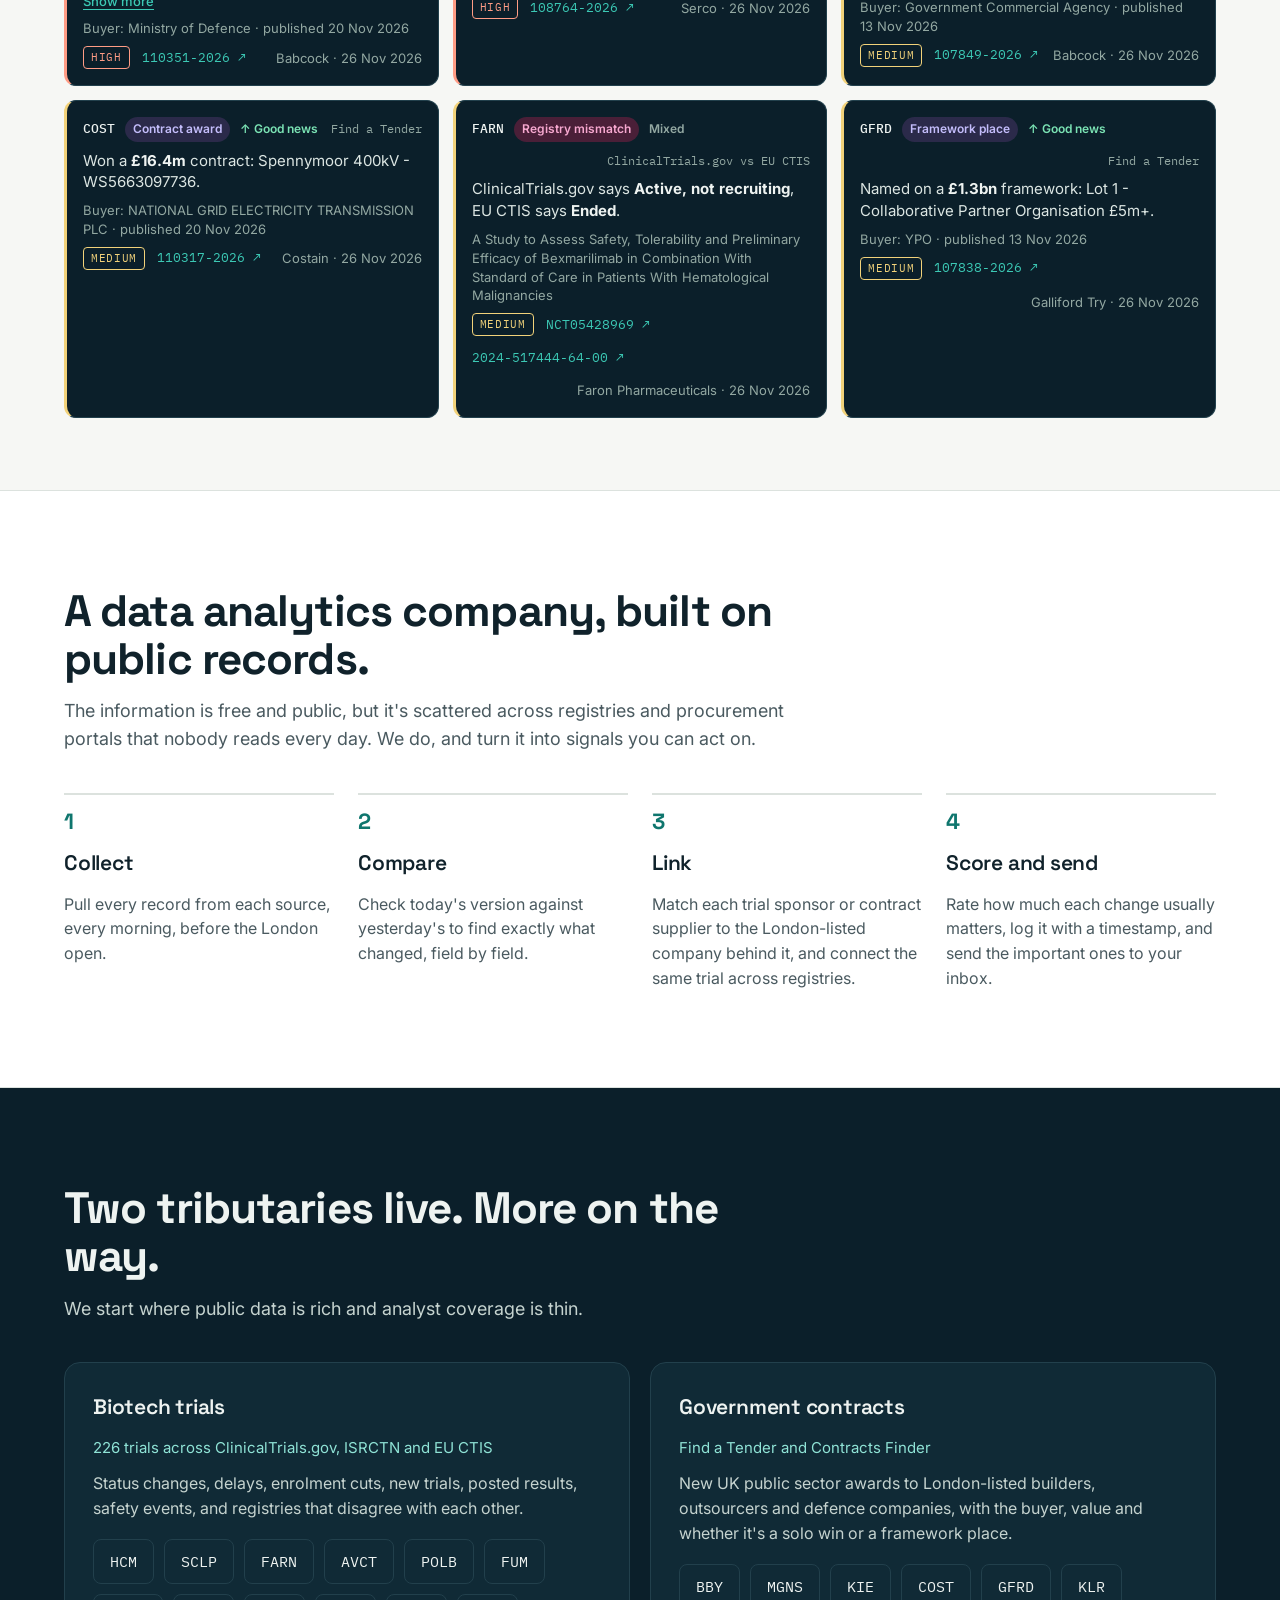
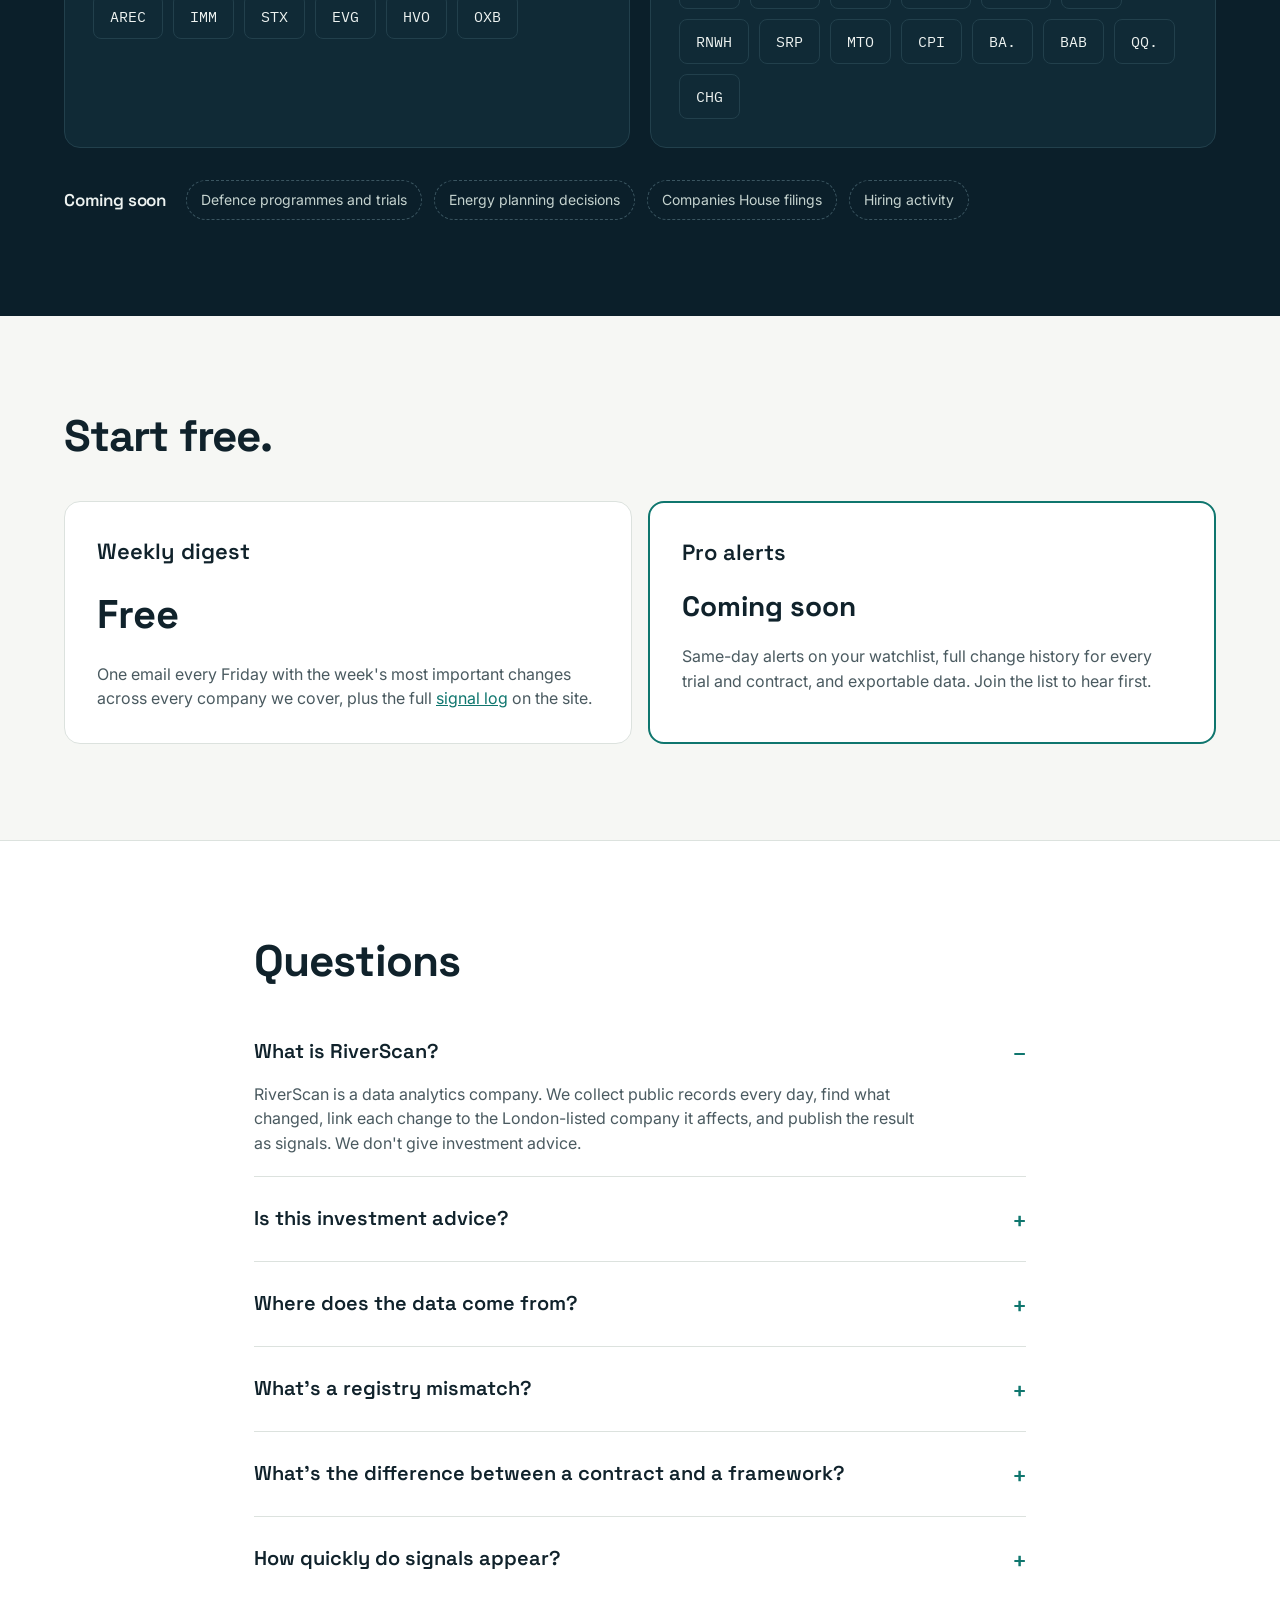
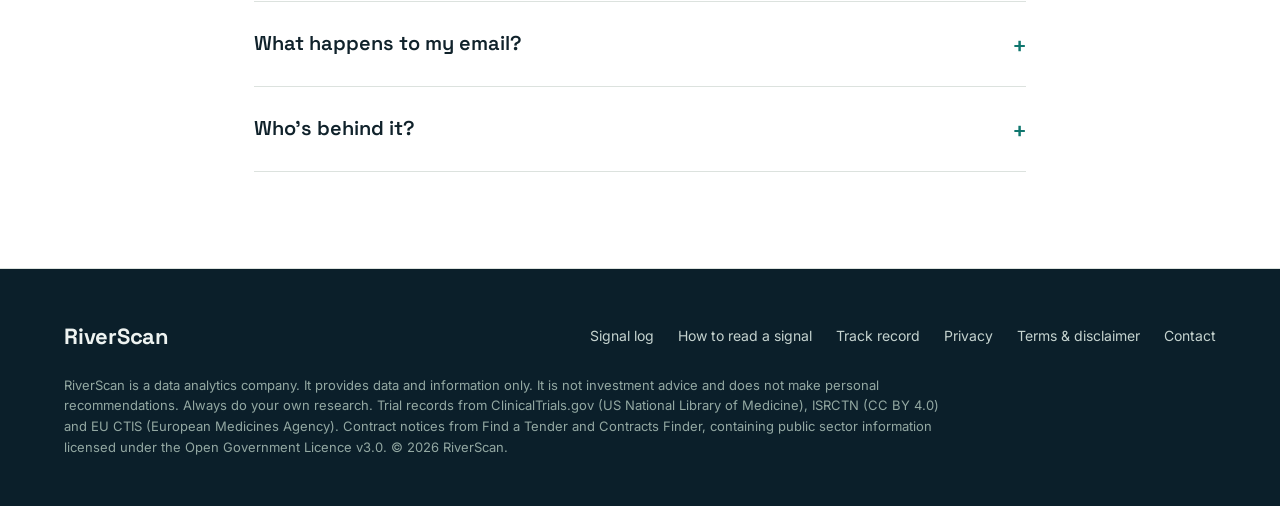
==== commit 769be71a: "Phone and iPad fixes: page header padding, 2x2 steps on tablets, compact stats, bigger tap targets C" ====
--- a/index.html
+++ b/index.html
@@ -15,7 +15,7 @@
 <link rel="preconnect" href="https://fonts.googleapis.com">
 <link rel="preconnect" href="https://fonts.gstatic.com" crossorigin>
 <link rel="stylesheet" href="https://fonts.googleapis.com/css2?family=Space+Grotesk:wght@500;600;700&family=Inter:wght@400;500;600&family=IBM+Plex+Mono:wght@400;500&display=swap">
-<link rel="stylesheet" href="assets/styles.css?v=20261126c">
+<link rel="stylesheet" href="assets/styles.css?v=20261126d">
 </head>
 <body>
 <a class="skip-link" href="#main">Skip to content</a>
@@ -342,7 +342,7 @@
   </div>
 </footer>
 <!-- ===== END FOOTER ===== -->
-<script src="assets/signals.js?v=20261126c"></script>
+<script src="assets/signals.js?v=20261126d"></script>
 <script>
 // Homepage: latest real signals, and live counts on the river map.
 RiverScan.load().then(function (d) {
--- a/assets/styles.css
+++ b/assets/styles.css
@@ -361,3 +361,32 @@
 .news--bad { color: #FF9C85; }
 .news--light { font-size: 13px; padding: 2px 8px; border-radius: 4px; background: var(--ink); color: var(--on-dark-muted); }
 .news--light.news--good { color: #7BE3B4; } .news--light.news--bad { color: #FF9C85; }
+
+/* ==========================================================
+   Phone and tablet fixes
+   ========================================================== */
+/* Page headers kept their side padding off on narrow screens */
+.container.page-hero { padding-left: 24px; padding-right: 24px; }
+
+/* "What we do" steps: 4 across on wide screens, 2x2 on tablets, stacked on phones */
+.steps--numbered { display: grid; grid-template-columns: repeat(4, minmax(0, 1fr)); gap: 32px 24px; }
+@media (max-width: 1000px) { .steps--numbered { grid-template-columns: repeat(2, minmax(0, 1fr)); } }
+@media (max-width: 560px) { .steps--numbered { grid-template-columns: 1fr; } }
+
+/* Bigger tap targets on touch screens */
+@media (pointer: coarse) {
+  .signal-foot a, .signal-more { display: inline-flex; align-items: center; min-height: 36px; }
+  .footer-links a, .nav-links a:not(.btn) { min-height: 44px; display: inline-flex; align-items: center; }
+}
+
+@media (max-width: 640px) {
+  /* Stat tiles: three small tiles in a row instead of three tall ones */
+  .stats { gap: 8px; }
+  .stat { flex: 1 1 0; min-width: 0; padding: 12px; }
+  .stat b { font-size: 24px; }
+  .stat span { font-size: 12.5px; display: block; line-height: 1.35; }
+  .latest-grid { grid-template-columns: 1fr; }
+  .page-hero h1 { font-size: 44px; }
+  .tr-table th, .tr-table td { padding: 12px 14px; }
+  .filters button { min-height: 44px; }
+}
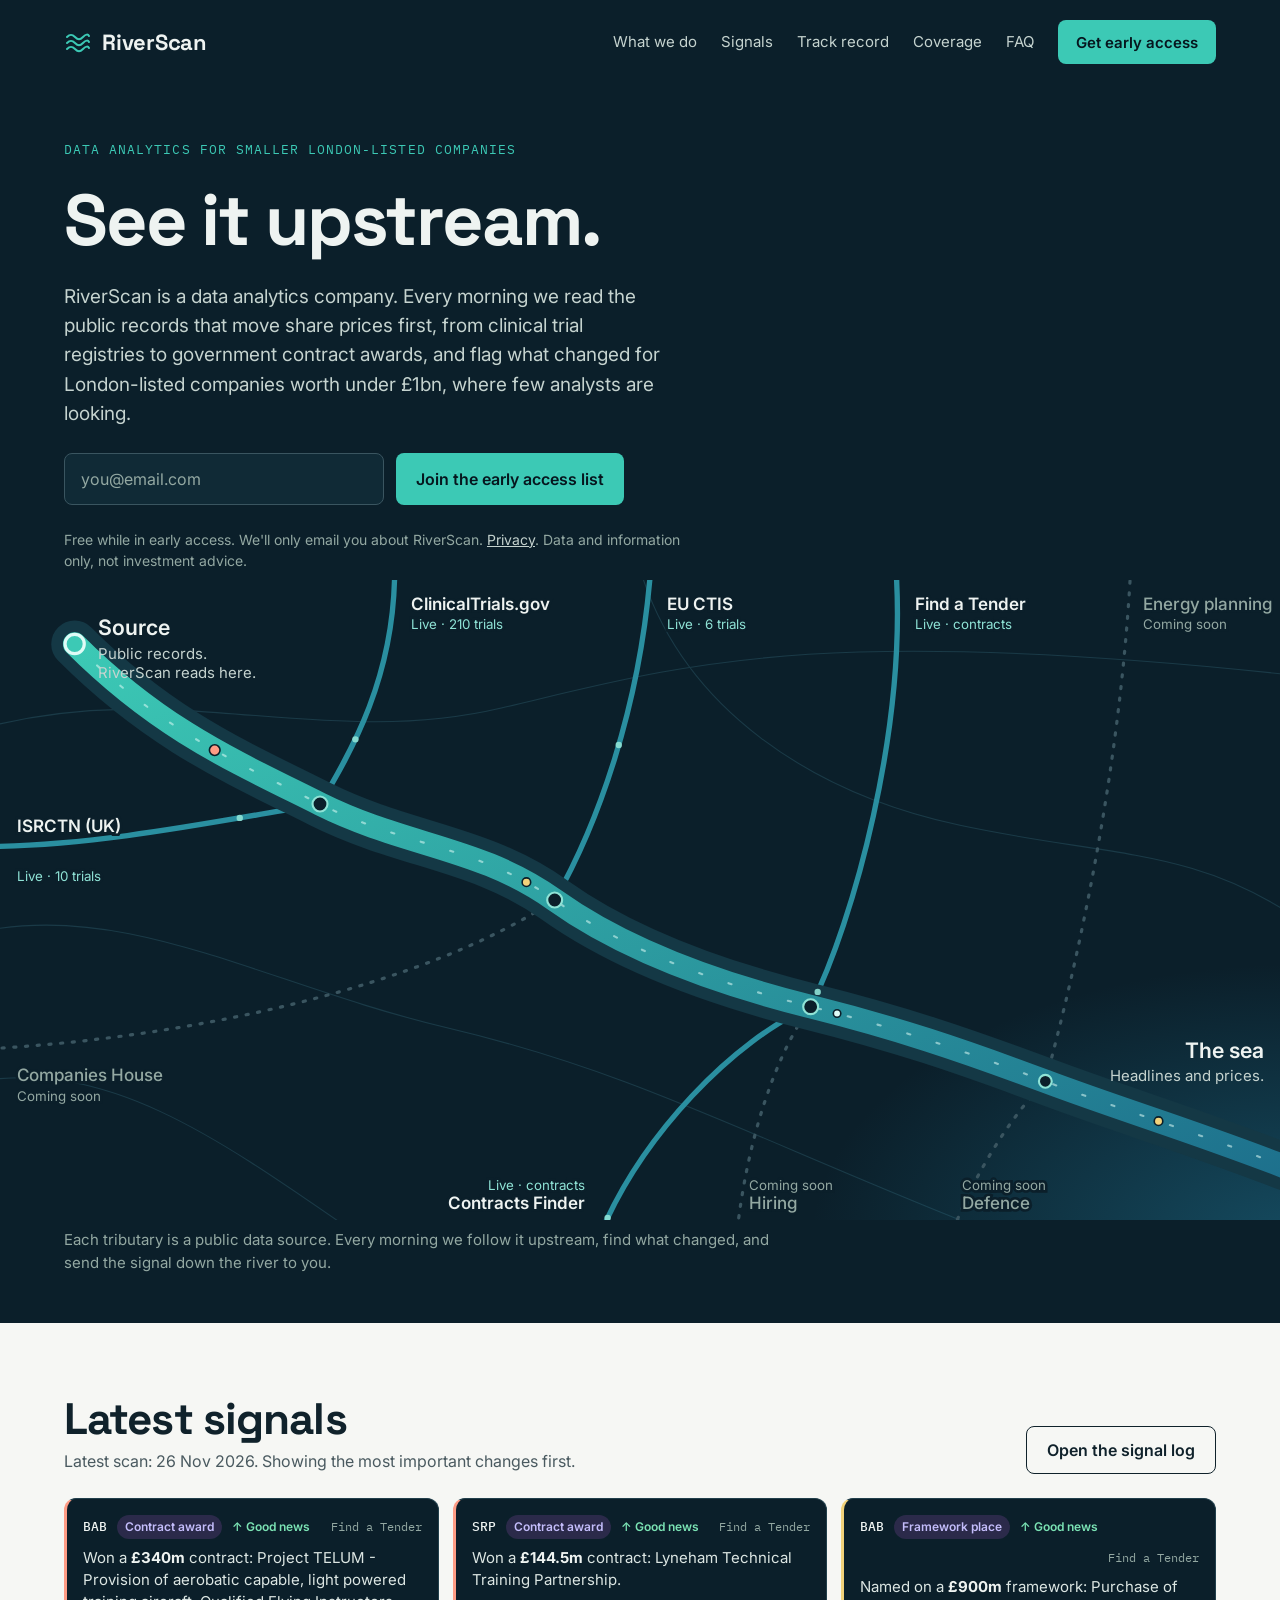
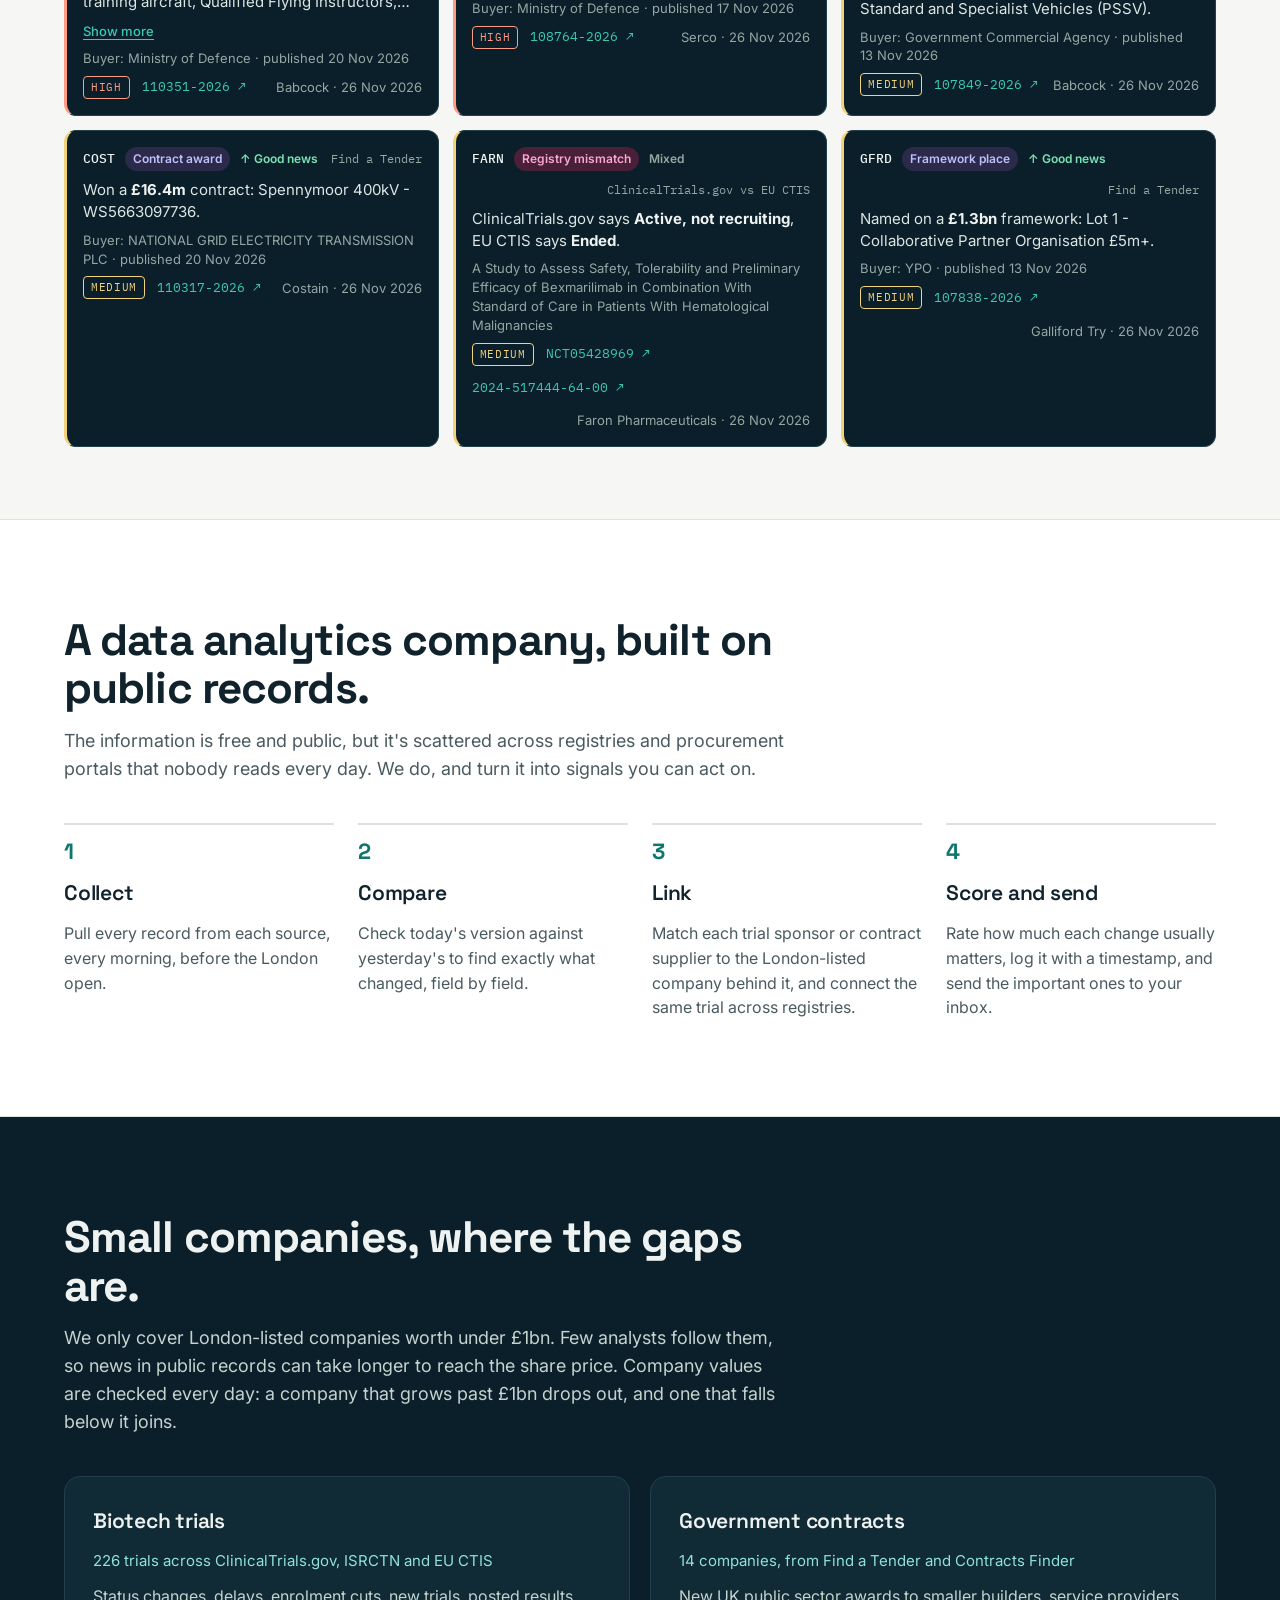
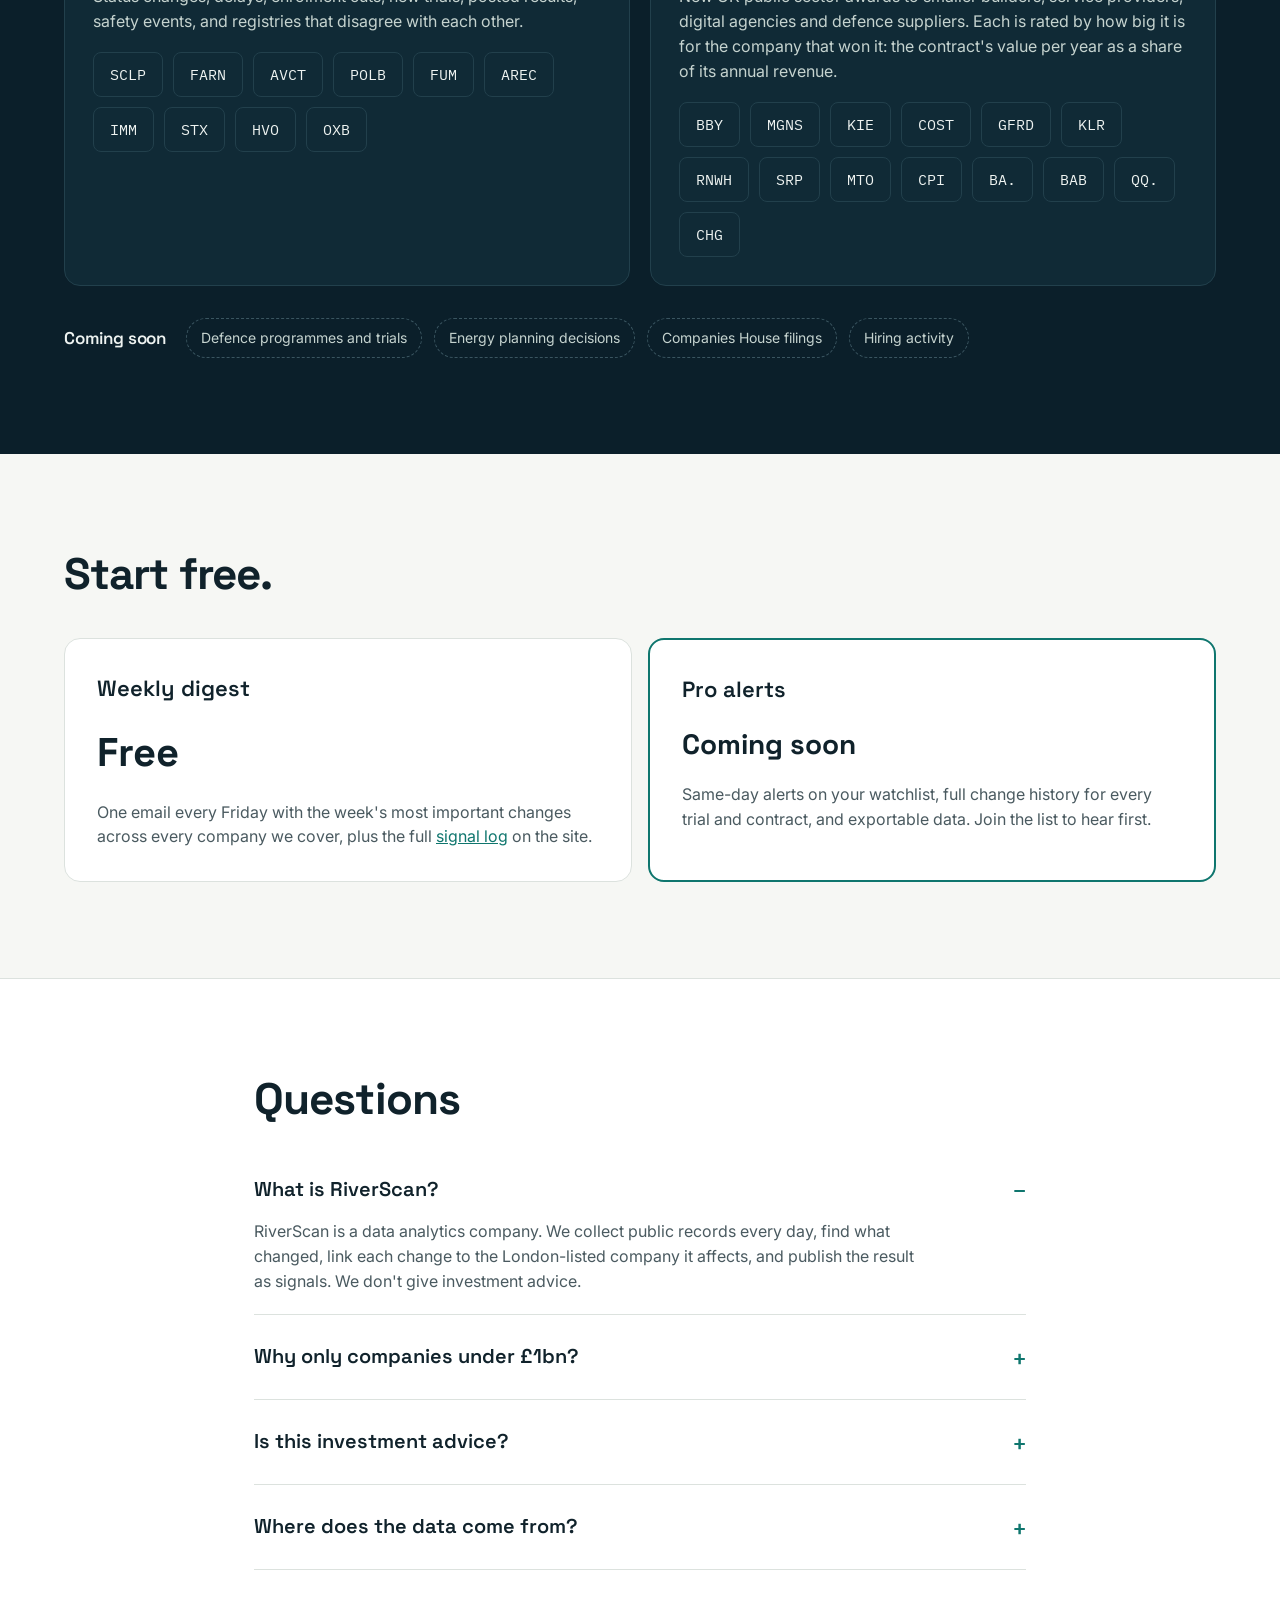
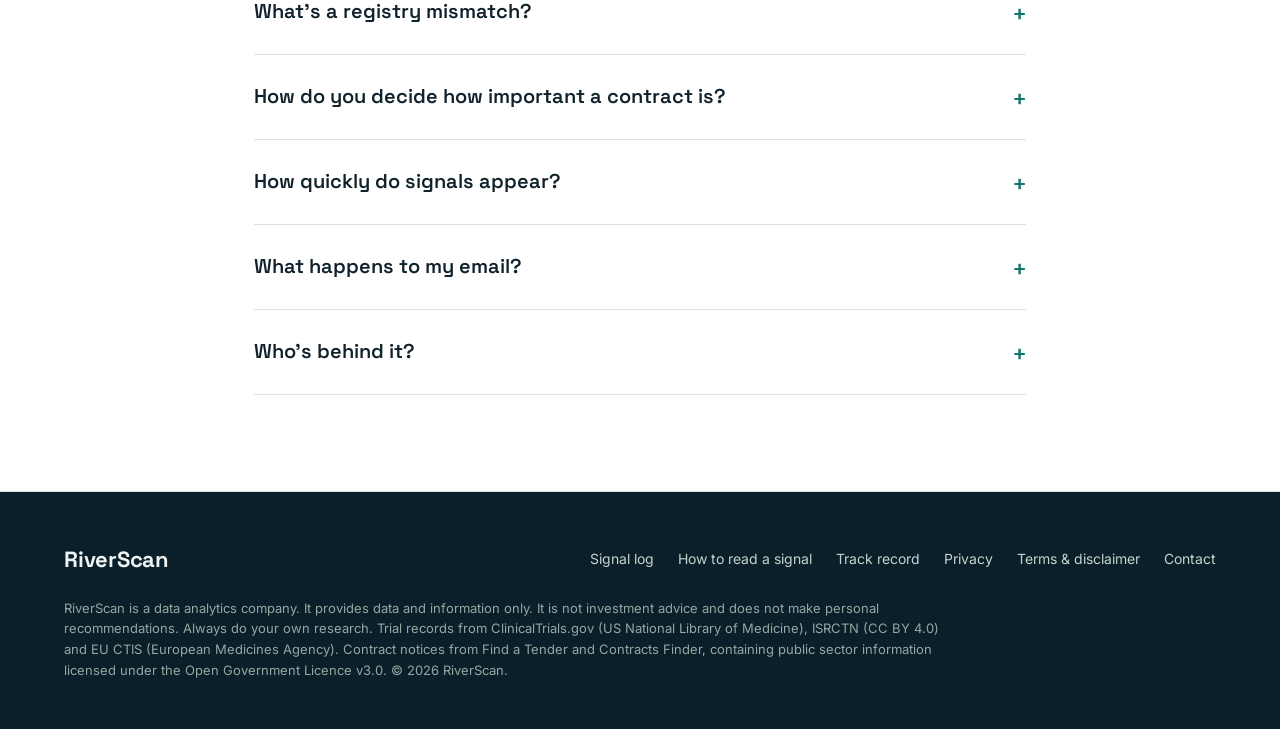
==== commit a33d82f3: "Small-cap focus: size filter and contracts rated by revenue" ====
--- a/index.html
+++ b/index.html
@@ -15,7 +15,7 @@
 <link rel="preconnect" href="https://fonts.googleapis.com">
 <link rel="preconnect" href="https://fonts.gstatic.com" crossorigin>
 <link rel="stylesheet" href="https://fonts.googleapis.com/css2?family=Space+Grotesk:wght@500;600;700&family=Inter:wght@400;500;600&family=IBM+Plex+Mono:wght@400;500&display=swap">
-<link rel="stylesheet" href="assets/styles.css?v=20261126d">
+<link rel="stylesheet" href="assets/styles.css?v=20261126e">
 </head>
 <body>
 <a class="skip-link" href="#main">Skip to content</a>
@@ -47,9 +47,9 @@
   <section class="hero-river" aria-labelledby="hero-title">
     <div class="container hero-top">
       <div class="hero-copy">
-        <p class="eyebrow">Data analytics for London-listed companies</p>
+        <p class="eyebrow">Data analytics for smaller London-listed companies</p>
         <h1 id="hero-title">See it upstream.</h1>
-        <p class="lead">RiverScan is a data analytics company. Every morning we read the public records that move share prices first, from clinical trial registries to government contract awards, and flag what changed before it reaches the headlines.</p>
+        <p class="lead">RiverScan is a data analytics company. Every morning we read the public records that move share prices first, from clinical trial registries to government contract awards, and flag what changed for London-listed companies worth under £1bn, where few analysts are looking.</p>
         <form id="access" class="signup" action="https://formspree.io/f/myewlokg" method="post">
           <label class="sr-only" for="email">Email address</label>
           <input id="email" name="email" type="email" placeholder="you@email.com" autocomplete="email" required>
@@ -225,26 +225,27 @@
   <section id="coverage" class="section section--dark" aria-labelledby="coverage-title">
     <div class="container">
       <div class="section-head">
-        <h2 id="coverage-title">Two tributaries live. More on the way.</h2>
-        <p class="lead">We start where public data is rich and analyst coverage is thin.</p>
+        <h2 id="coverage-title">Small companies, where the gaps are.</h2>
+        <p class="lead">We only cover London-listed companies worth under £1bn. Few analysts follow them, so news in public records can take longer to reach the share price. Company values are checked every day: a company that grows past £1bn drops out, and one that falls below it joins.</p>
       </div>
       <div class="streams">
         <div class="stream">
           <h3>Biotech trials</h3>
           <p class="stream-meta" id="cov-trials">ClinicalTrials.gov, ISRCTN and EU CTIS</p>
           <p>Status changes, delays, enrolment cuts, new trials, posted results, safety events, and registries that disagree with each other.</p>
-          <div class="tickers">
-            <span>HCM</span><span>SCLP</span><span>FARN</span><span>AVCT</span><span>POLB</span><span>FUM</span>
-            <span>AREC</span><span>IMM</span><span>STX</span><span>EVG</span><span>HVO</span><span>OXB</span>
+          <div class="tickers" id="cov-trial-list">
+            <span title="Scancell">SCLP</span><span title="Faron Pharmaceuticals">FARN</span><span title="Avacta">AVCT</span><span title="Poolbeg Pharma">POLB</span><span title="Futura Medical">FUM</span>
+            <span title="Arecor Therapeutics">AREC</span><span title="ImmuPharma">IMM</span><span title="Shield Therapeutics">STX</span><span title="hVIVO">HVO</span><span title="Oxford Biomedica">OXB</span>
           </div>
         </div>
         <div class="stream">
           <h3>Government contracts</h3>
-          <p class="stream-meta">Find a Tender and Contracts Finder</p>
-          <p>New UK public sector awards to London-listed builders, outsourcers and defence companies, with the buyer, value and whether it's a solo win or a framework place.</p>
-          <div class="tickers">
-            <span title="Balfour Beatty">BBY</span><span title="Morgan Sindall">MGNS</span><span title="Kier Group">KIE</span><span title="Costain">COST</span><span title="Galliford Try">GFRD</span><span title="Keller Group">KLR</span><span title="Renew Holdings">RNWH</span>
-            <span title="Serco">SRP</span><span title="Mitie">MTO</span><span title="Capita">CPI</span><span title="BAE Systems">BA.</span><span title="Babcock">BAB</span><span title="QinetiQ">QQ.</span><span title="Chemring">CHG</span>
+          <p class="stream-meta" id="cov-contracts">Find a Tender and Contracts Finder</p>
+          <p>New UK public sector awards to smaller builders, service providers, digital agencies and defence suppliers. Each is rated by how big it is for the company that won it: the contract's value per year as a share of its annual revenue.</p>
+          <div class="tickers" id="cov-contract-list">
+            <span title="Costain">COST</span><span title="Galliford Try">GFRD</span><span title="Renew Holdings">RNWH</span><span title="Severfield">SFR</span><span title="Henry Boot">BOOT</span><span title="Northern Bear">NTBR</span>
+            <span title="Capita">CPI</span><span title="Mears Group">MER</span><span title="Restore">RST</span><span title="Made Tech">MTEC</span><span title="TPXimpact">TPX</span><span title="NCC Group">NCC</span>
+            <span title="Cohort">CHRT</span><span title="Avon Technologies">AVON</span><span title="Petards Group">PEG</span>
           </div>
         </div>
       </div>
@@ -291,6 +292,10 @@
           <p>RiverScan is a data analytics company. We collect public records every day, find what changed, link each change to the London-listed company it affects, and publish the result as signals. We don't give investment advice.</p>
         </details>
         <details>
+          <summary>Why only companies under £1bn?</summary>
+          <p>Large companies are followed by dozens of analysts, so news about them is priced in quickly. Smaller companies get far less attention, which is where public records are most likely to tell you something the market hasn't noticed yet. The trade-off is that smaller shares can be harder and more expensive to buy and sell.</p>
+        </details>
+        <details>
           <summary>Is this investment advice?</summary>
           <p>No. RiverScan reports changes in public records. We never tell you to buy or sell anything, and nothing here is a personal recommendation. See our <a href="terms.html">terms and disclaimer</a>.</p>
         </details>
@@ -303,8 +308,8 @@
           <p>The same trial is often registered in more than one place. When one registry says it's still running and another says it has ended, we flag it. Often one record is just out of date, but sometimes it's the first place a change shows up.</p>
         </details>
         <details>
-          <summary>What's the difference between a contract and a framework?</summary>
-          <p>A contract award means a company has won specific work. A framework place means it has been chosen as one of several approved suppliers, often for a large headline value that is shared and may never be fully spent. We label each so you can tell them apart.</p>
+          <summary>How do you decide how important a contract is?</summary>
+          <p>By how big it is for the company that won it. We take the contract's value per year and compare it with the company's annual revenue: 10% or more is high, 2% or more is medium. A £5m contract can matter more to a £50m company than £300m does to a giant. A framework place means the company is one of several approved suppliers sharing a headline value that may never be fully spent, so we assume an equal share and never rate it high.</p>
         </details>
         <details>
           <summary>How quickly do signals appear?</summary>
@@ -342,18 +347,32 @@
   </div>
 </footer>
 <!-- ===== END FOOTER ===== -->
-<script src="assets/signals.js?v=20261126d"></script>
+<script src="assets/signals.js?v=20261126e"></script>
 <script>
 // Homepage: latest real signals, and live counts on the river map.
-RiverScan.load().then(function (d) {
+var coverage = fetch("data/coverage.json", { cache: "no-store" }).then(function (r) { return r.ok ? r.json() : null; }).catch(function () { return null; });
+Promise.all([RiverScan.load(), coverage]).then(function (x) {
+  var d = x[0], cov = x[1];
+  if (cov && cov.trial_companies) {  // only feature companies we currently cover
+    var covered = {};
+    cov.trial_companies.concat((cov.contract_companies || []).map(function (c) { return c.ticker; })).forEach(function (t) { covered[t] = 1; });
+    d = d.filter(function (s) { return covered[s.ticker]; });
+  }
   var top = d.filter(function (s) { return s.severity !== "low"; }).slice(0, 6);
   if (top.length < 3) top = d.slice(0, 6);
   if (!top.length) return;
   document.getElementById("latest").innerHTML = top.map(function (s) { return RiverScan.card(s); }).join("");
   document.getElementById("latest-note").textContent = "Latest scan: " + RiverScan.when(top[0].detected_at) + ". Showing the most important changes first.";
 });
-fetch("data/coverage.json", { cache: "no-store" }).then(function (r) { return r.ok ? r.json() : null; }).then(function (c) {
+coverage.then(function (c) {
   if (!c || !c.trials) return;
+  function esc(v) { return String(v).replace(/[&<>"]/g, function (ch) { return { "&": "&amp;", "<": "&lt;", ">": "&gt;", '"': "&quot;" }[ch]; }); }
+  function chips(list) { return list.map(function (x) { return '<span title="' + esc(x.name) + '">' + esc(x.ticker) + "</span>"; }).join(""); }
+  if (c.trial_detail) document.getElementById("cov-trial-list").innerHTML = chips(c.trial_detail);
+  if (c.contract_companies) {
+    document.getElementById("cov-contract-list").innerHTML = chips(c.contract_companies);
+    document.getElementById("cov-contracts").textContent = c.contract_companies.length + " companies, from Find a Tender and Contracts Finder";
+  }
   var ids = { "ClinicalTrials.gov": "n-ctgov", "ISRCTN": "n-isrctn", "EU CTIS": "n-ctis" }, total = 0;
   Object.keys(ids).forEach(function (k) {
     var n = c.trials[k] || 0; total += n;
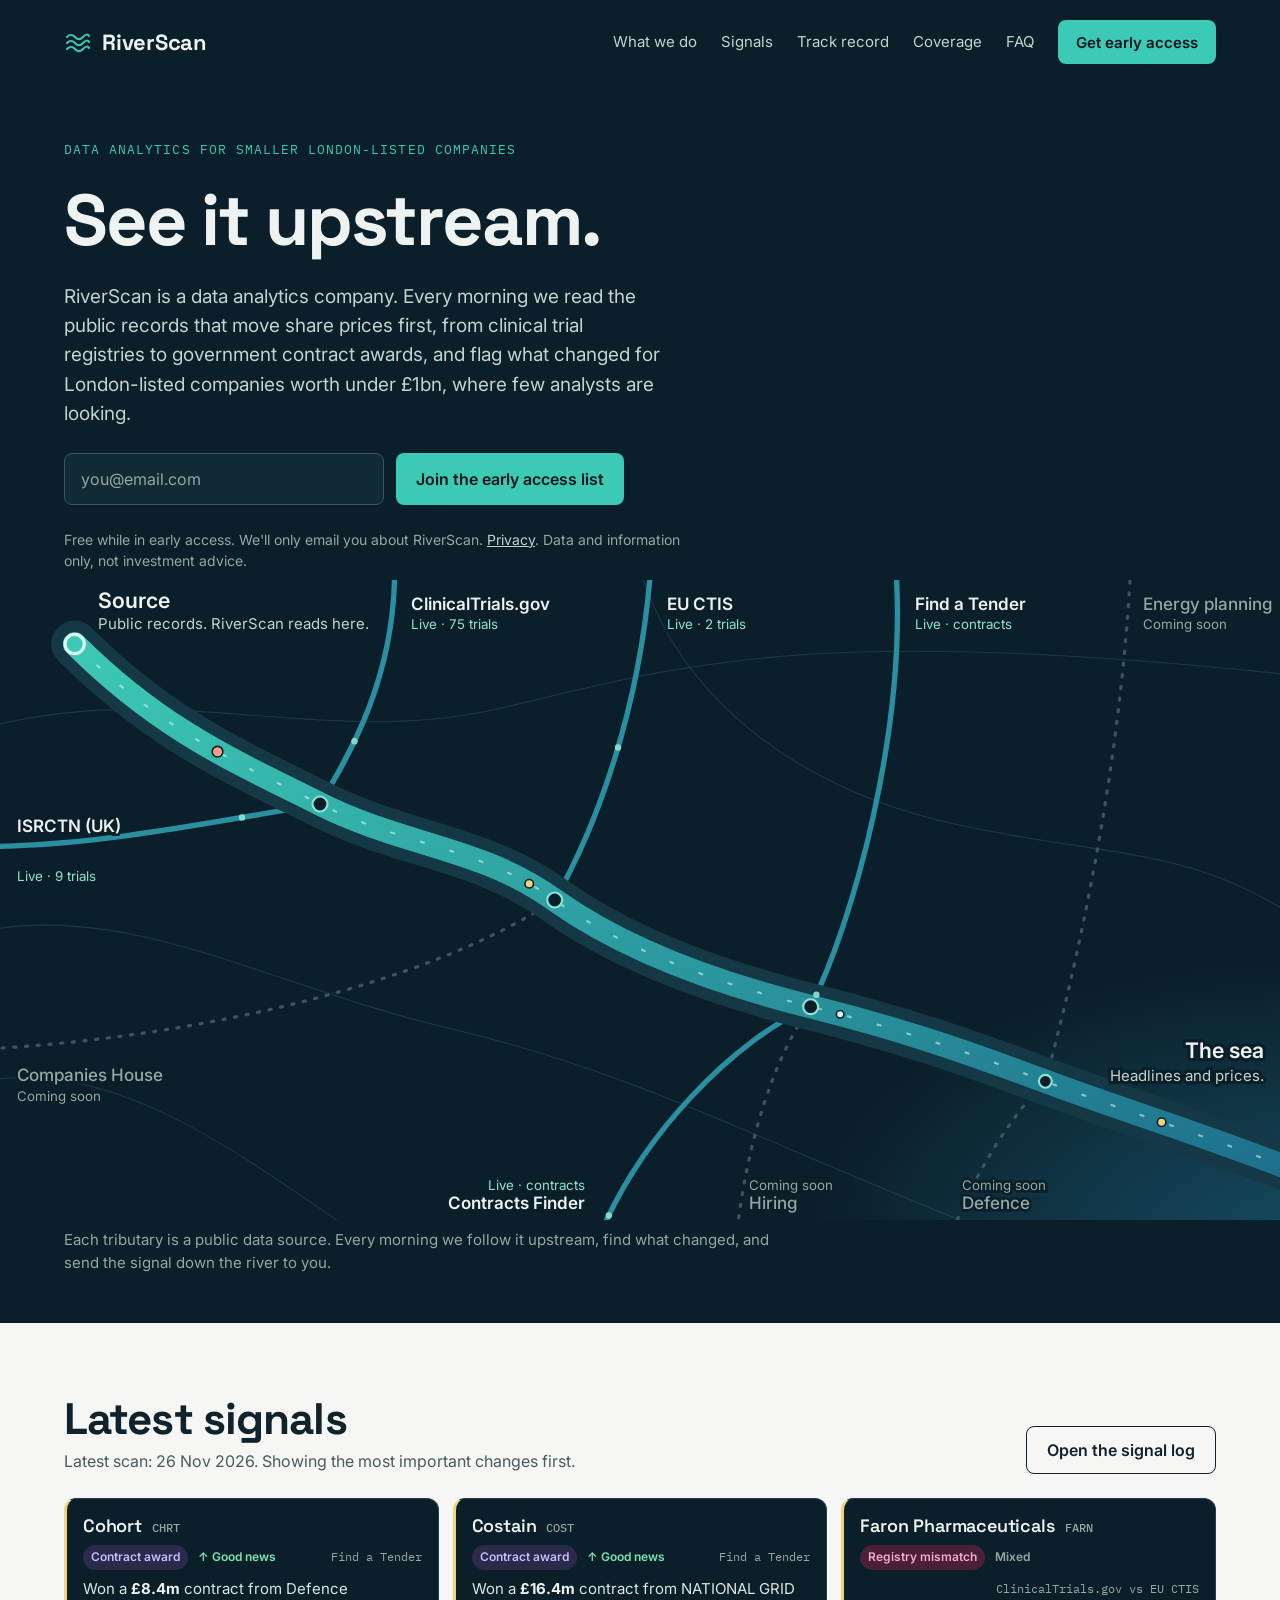
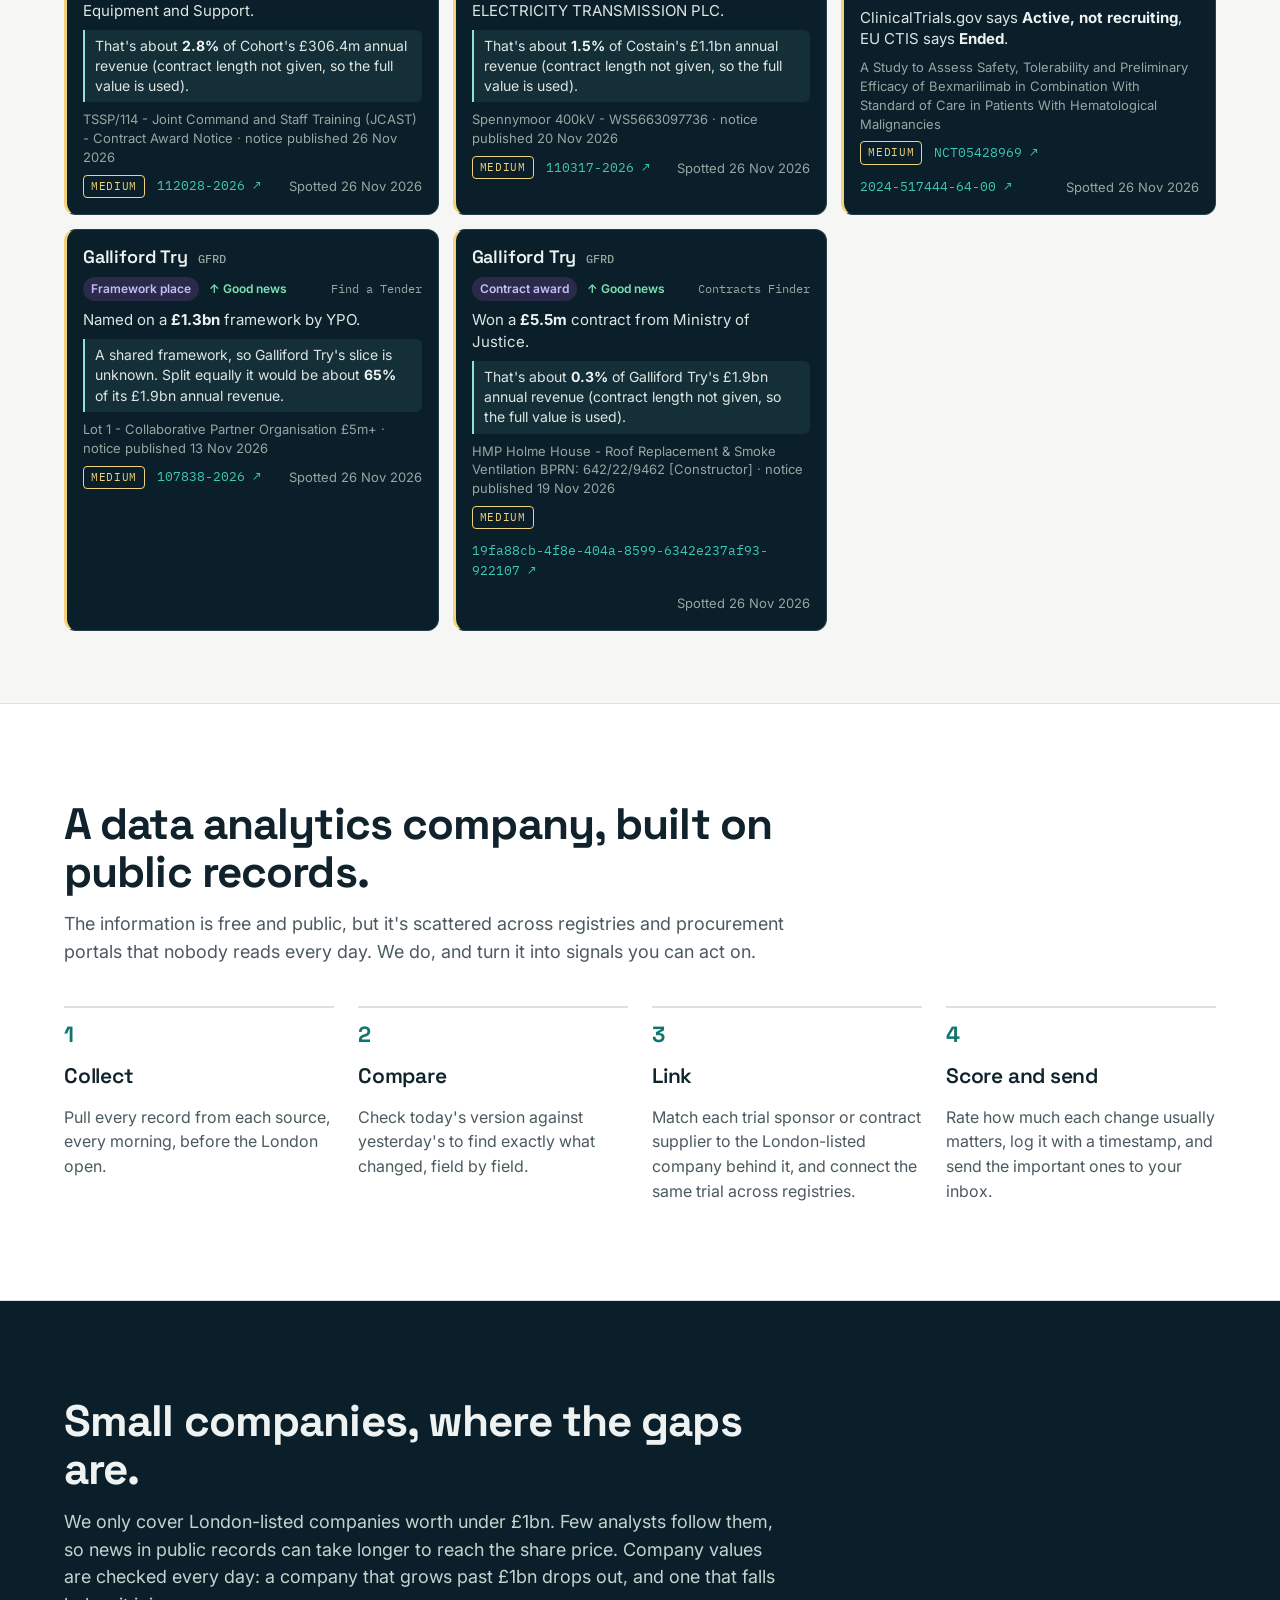
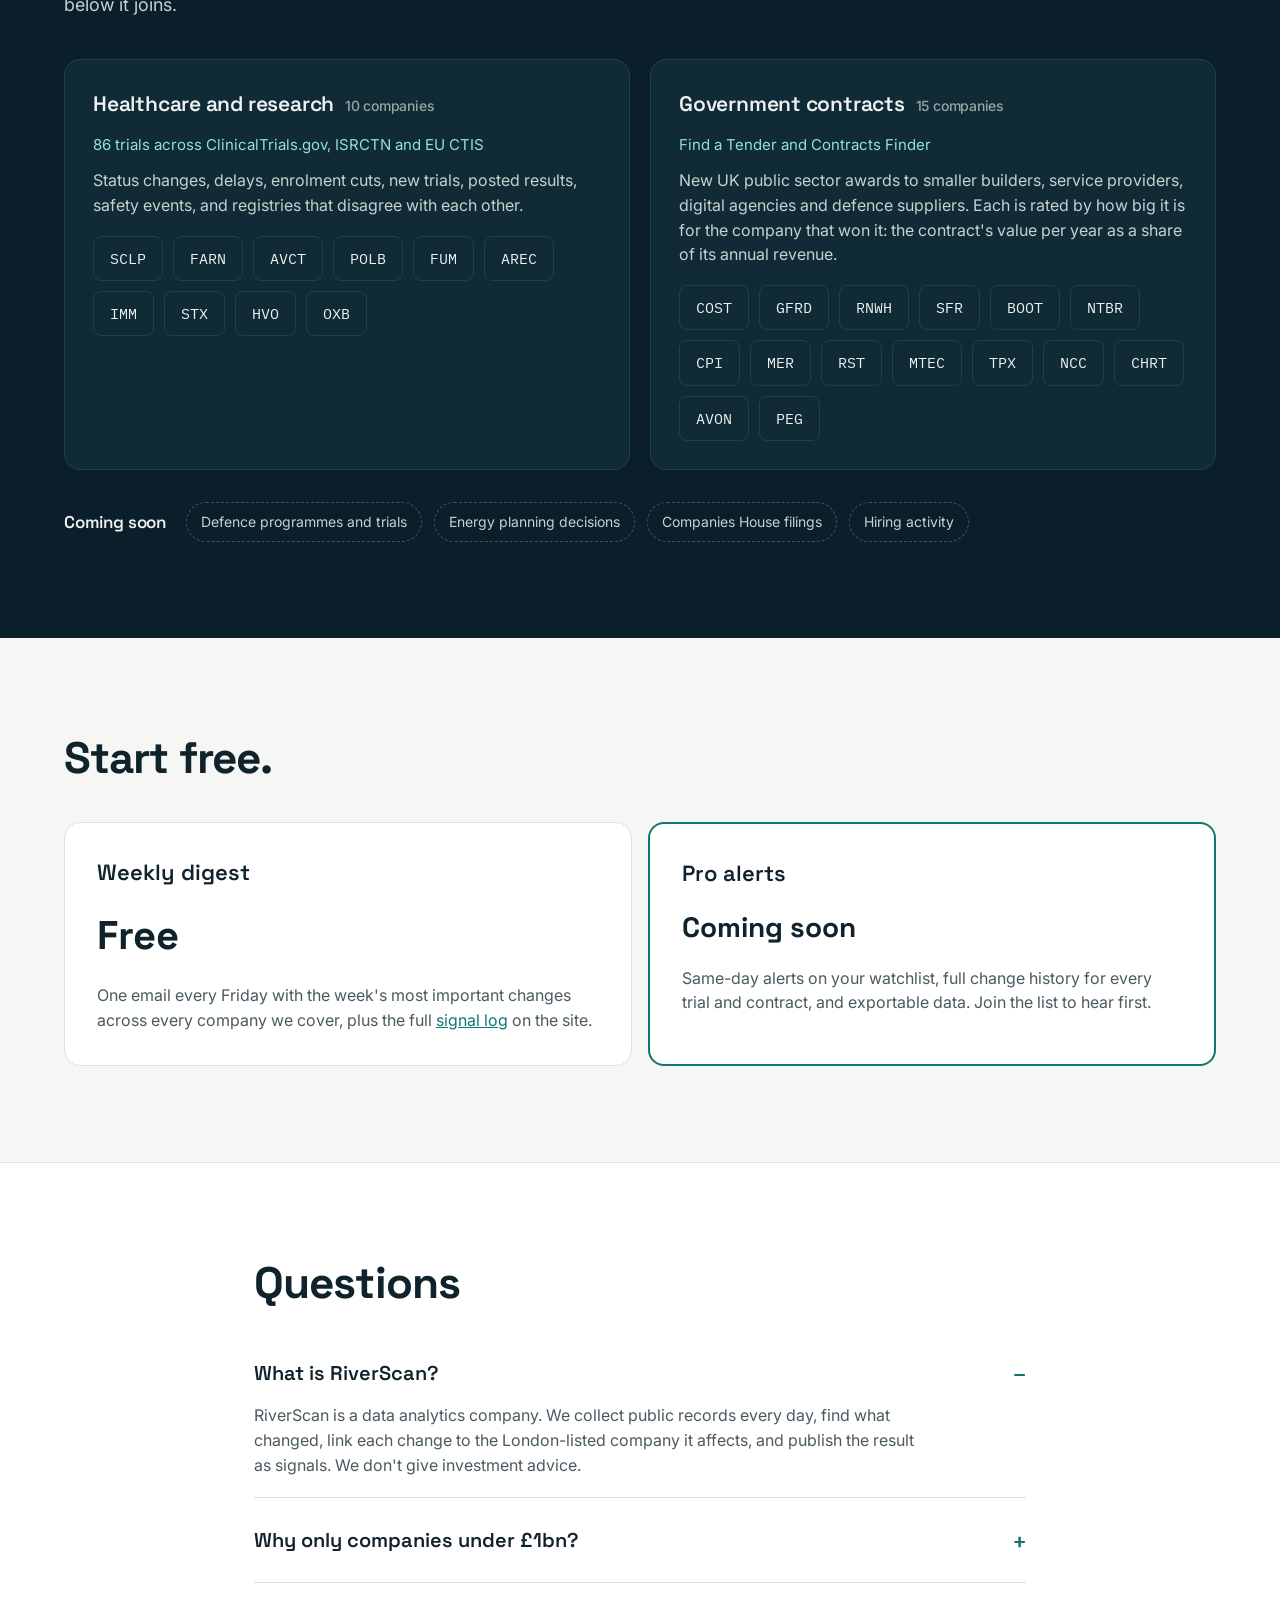
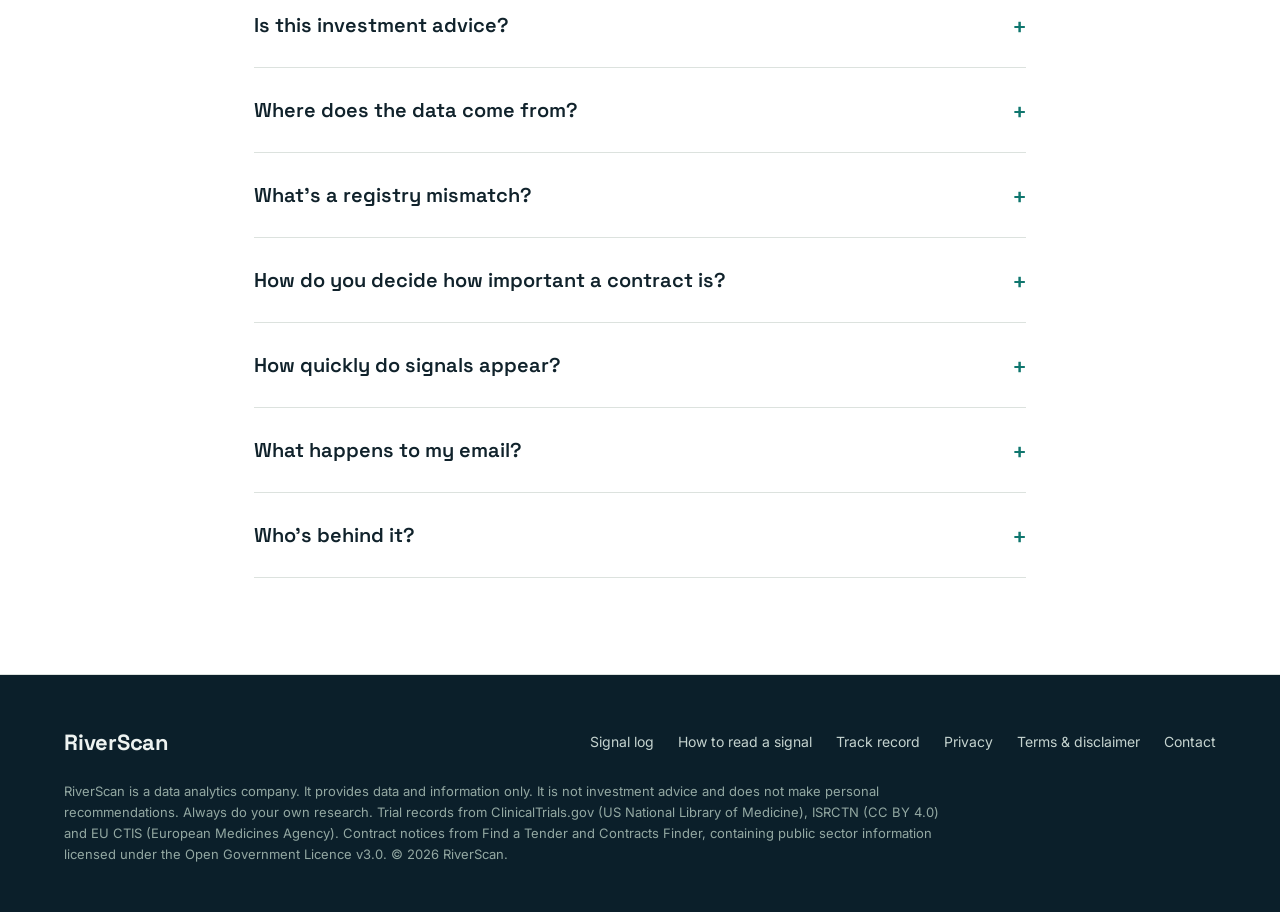
==== commit 04f1f6c7: "wip: cards, map label, drift track record" ====
--- a/index.html
+++ b/index.html
@@ -128,9 +128,8 @@
         <!-- labels -->
         <g class="map-labels">
           <g class="stage"><circle cx="70" cy="60" r="9" class="spring"/>
-            <text x="92" y="52" class="stage-name">Source</text>
-            <text x="92" y="74" class="stage-note">Public records.</text>
-            <text x="92" y="92" class="stage-note">RiverScan reads here.</text></g>
+            <text x="92" y="26" class="stage-name">Source</text>
+            <text x="92" y="46" class="stage-note">Public records. RiverScan reads here.</text></g>
           <g class="stage stage--end">
             <text x="1185" y="448" text-anchor="end" class="stage-name">The sea</text>
             <text x="1185" y="470" text-anchor="end" class="stage-note">Headlines and prices.</text></g>
@@ -230,7 +229,7 @@
       </div>
       <div class="streams">
         <div class="stream">
-          <h3>Biotech trials</h3>
+          <h3>Healthcare and research <span class="stream-count" id="cov-trials-count"></span></h3>
           <p class="stream-meta" id="cov-trials">ClinicalTrials.gov, ISRCTN and EU CTIS</p>
           <p>Status changes, delays, enrolment cuts, new trials, posted results, safety events, and registries that disagree with each other.</p>
           <div class="tickers" id="cov-trial-list">
@@ -239,7 +238,7 @@
           </div>
         </div>
         <div class="stream">
-          <h3>Government contracts</h3>
+          <h3>Government contracts <span class="stream-count" id="cov-contracts-count"></span></h3>
           <p class="stream-meta" id="cov-contracts">Find a Tender and Contracts Finder</p>
           <p>New UK public sector awards to smaller builders, service providers, digital agencies and defence suppliers. Each is rated by how big it is for the company that won it: the contract's value per year as a share of its annual revenue.</p>
           <div class="tickers" id="cov-contract-list">
@@ -367,11 +366,24 @@
 coverage.then(function (c) {
   if (!c || !c.trials) return;
   function esc(v) { return String(v).replace(/[&<>"]/g, function (ch) { return { "&": "&amp;", "<": "&lt;", ">": "&gt;", '"': "&quot;" }[ch]; }); }
-  function chips(list) { return list.map(function (x) { return '<span title="' + esc(x.name) + '">' + esc(x.ticker) + "</span>"; }).join(""); }
-  if (c.trial_detail) document.getElementById("cov-trial-list").innerHTML = chips(c.trial_detail);
+  function chips(list) {
+    var html = list.map(function (x, i) {
+      return '<span title="' + esc(x.name) + '"' + (i >= 18 ? ' class="extra" hidden' : "") + ">" + esc(x.ticker) + "</span>";
+    }).join("");
+    if (list.length > 18) html += '<button type="button" class="more-tickers">+ ' + (list.length - 18) + " more</button>";
+    return html;
+  }
+  document.addEventListener("click", function (e) {
+    var b = e.target.closest && e.target.closest(".more-tickers"); if (!b) return;
+    b.parentNode.querySelectorAll(".extra").forEach(function (x) { x.hidden = false; }); b.remove();
+  });
+  if (c.trial_detail) {
+    document.getElementById("cov-trial-list").innerHTML = chips(c.trial_detail);
+    document.getElementById("cov-trials-count").textContent = c.trial_detail.length + " companies";
+  }
   if (c.contract_companies) {
     document.getElementById("cov-contract-list").innerHTML = chips(c.contract_companies);
-    document.getElementById("cov-contracts").textContent = c.contract_companies.length + " companies, from Find a Tender and Contracts Finder";
+    document.getElementById("cov-contracts-count").textContent = c.contract_companies.length + " companies";
   }
   var ids = { "ClinicalTrials.gov": "n-ctgov", "ISRCTN": "n-isrctn", "EU CTIS": "n-ctis" }, total = 0;
   Object.keys(ids).forEach(function (k) {
--- a/assets/styles.css
+++ b/assets/styles.css
@@ -390,3 +390,37 @@
   .tr-table th, .tr-table td { padding: 12px 14px; }
   .filters button { min-height: 44px; }
 }
+.stream-count { font: 500 14px var(--font-body); color: var(--on-dark-faint); margin-left: 6px; }
+.more-tickers { font: 500 14px var(--font-body); padding: 10px 14px; border-radius: 8px; border: 1px dashed #3A5560; background: none; color: #8FE3D6; cursor: pointer; }
+.tickers span[hidden] { display: none; }
+/* Map labels: dark outline so text never sits directly on the light river */
+.stage-name, .stage-note { paint-order: stroke; stroke: var(--ink); stroke-width: 6px; stroke-linejoin: round; }
+
+/* Signal cards lead with the company name */
+.signal-head { display: flex; align-items: baseline; gap: 10px; flex-wrap: wrap; }
+.signal-co-name { font: 600 18px/1.25 var(--font-head); color: var(--on-dark); margin: 0; letter-spacing: -0.01em; }
+.signal-head .ticker { color: var(--on-dark-faint); font-size: 12px; }
+.signal-size { font-size: 14px !important; color: #DCE6E3 !important; background: rgba(143, 227, 214, .08); border-left: 2px solid #8FE3D6; padding: 6px 10px; border-radius: 0 6px 6px 0; }
+.signal-size strong { color: #8FE3D6; }
+
+/* Track record drift chart */
+.drift-fig { margin: 24px 0; background: var(--white); border: 1px solid var(--line); border-radius: 16px; padding: 20px 20px 12px; }
+.drift-fig figcaption { color: var(--muted); font-size: 14px; margin-bottom: 8px; max-width: 680px; }
+.drift-fig p { color: var(--muted); font-size: 15px; margin-top: 8px; max-width: 680px; }
+.drift-chart { width: 100%; height: auto; display: block; }
+.drift-chart .grid { stroke: #E3E9E6; }
+.drift-chart .axis0 { stroke: #9AAAA5; }
+.drift-chart .tick { font-size: 12px; fill: var(--muted); font-family: var(--font-body); }
+.drift-chart .axis-title { font-size: 13px; fill: var(--muted); font-family: var(--font-body); }
+.drift-chart .main { fill: none; stroke: var(--accent-dark); stroke-width: 3; stroke-linejoin: round; }
+.drift-chart .ghost { fill: none; stroke: #9AAAA5; stroke-width: 2; stroke-dasharray: 6 6; }
+.drift-chart .marker { stroke: #B86E00; stroke-width: 1.5; stroke-dasharray: 3 4; }
+.drift-chart .marker-label { font-size: 12px; fill: #8A5300; font-family: var(--font-body); font-weight: 600; }
+.drift-chart .main-label { font-size: 13px; fill: var(--accent-dark); font-weight: 600; font-family: var(--font-body); }
+.drift-chart .ghost-label { font-size: 13px; fill: var(--muted); font-family: var(--font-body); }
+.illustration { border-style: dashed; }
+.claims { display: flex; flex-wrap: wrap; gap: 12px; margin-bottom: 8px; }
+.claim { flex: 1 1 260px; background: var(--ink); color: var(--on-dark); border-radius: 14px; padding: 18px 20px; }
+.claim b { display: block; font: 700 36px/1.1 var(--font-head); color: #8FE3D6; }
+.claim span { color: var(--on-dark-muted); font-size: 15px; }
+.claim em { font-style: normal; color: var(--on-dark); font-weight: 600; }
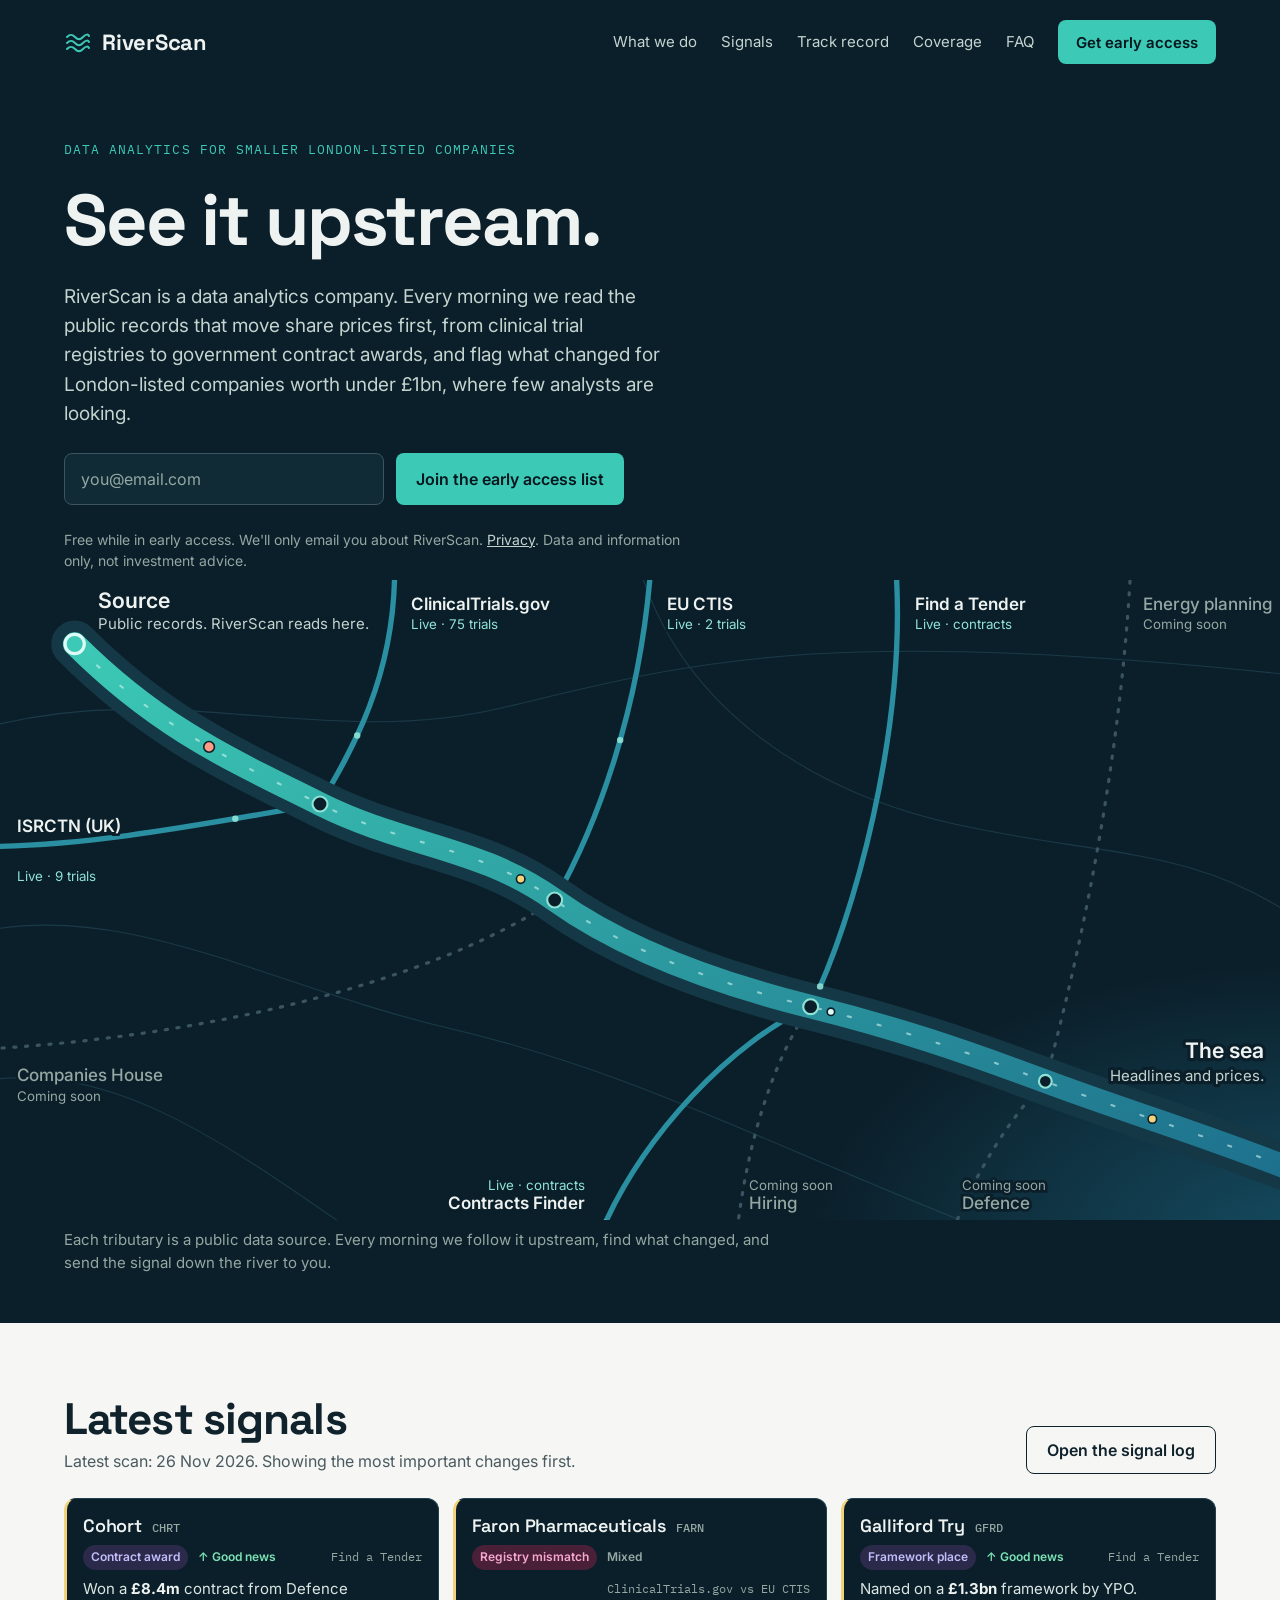
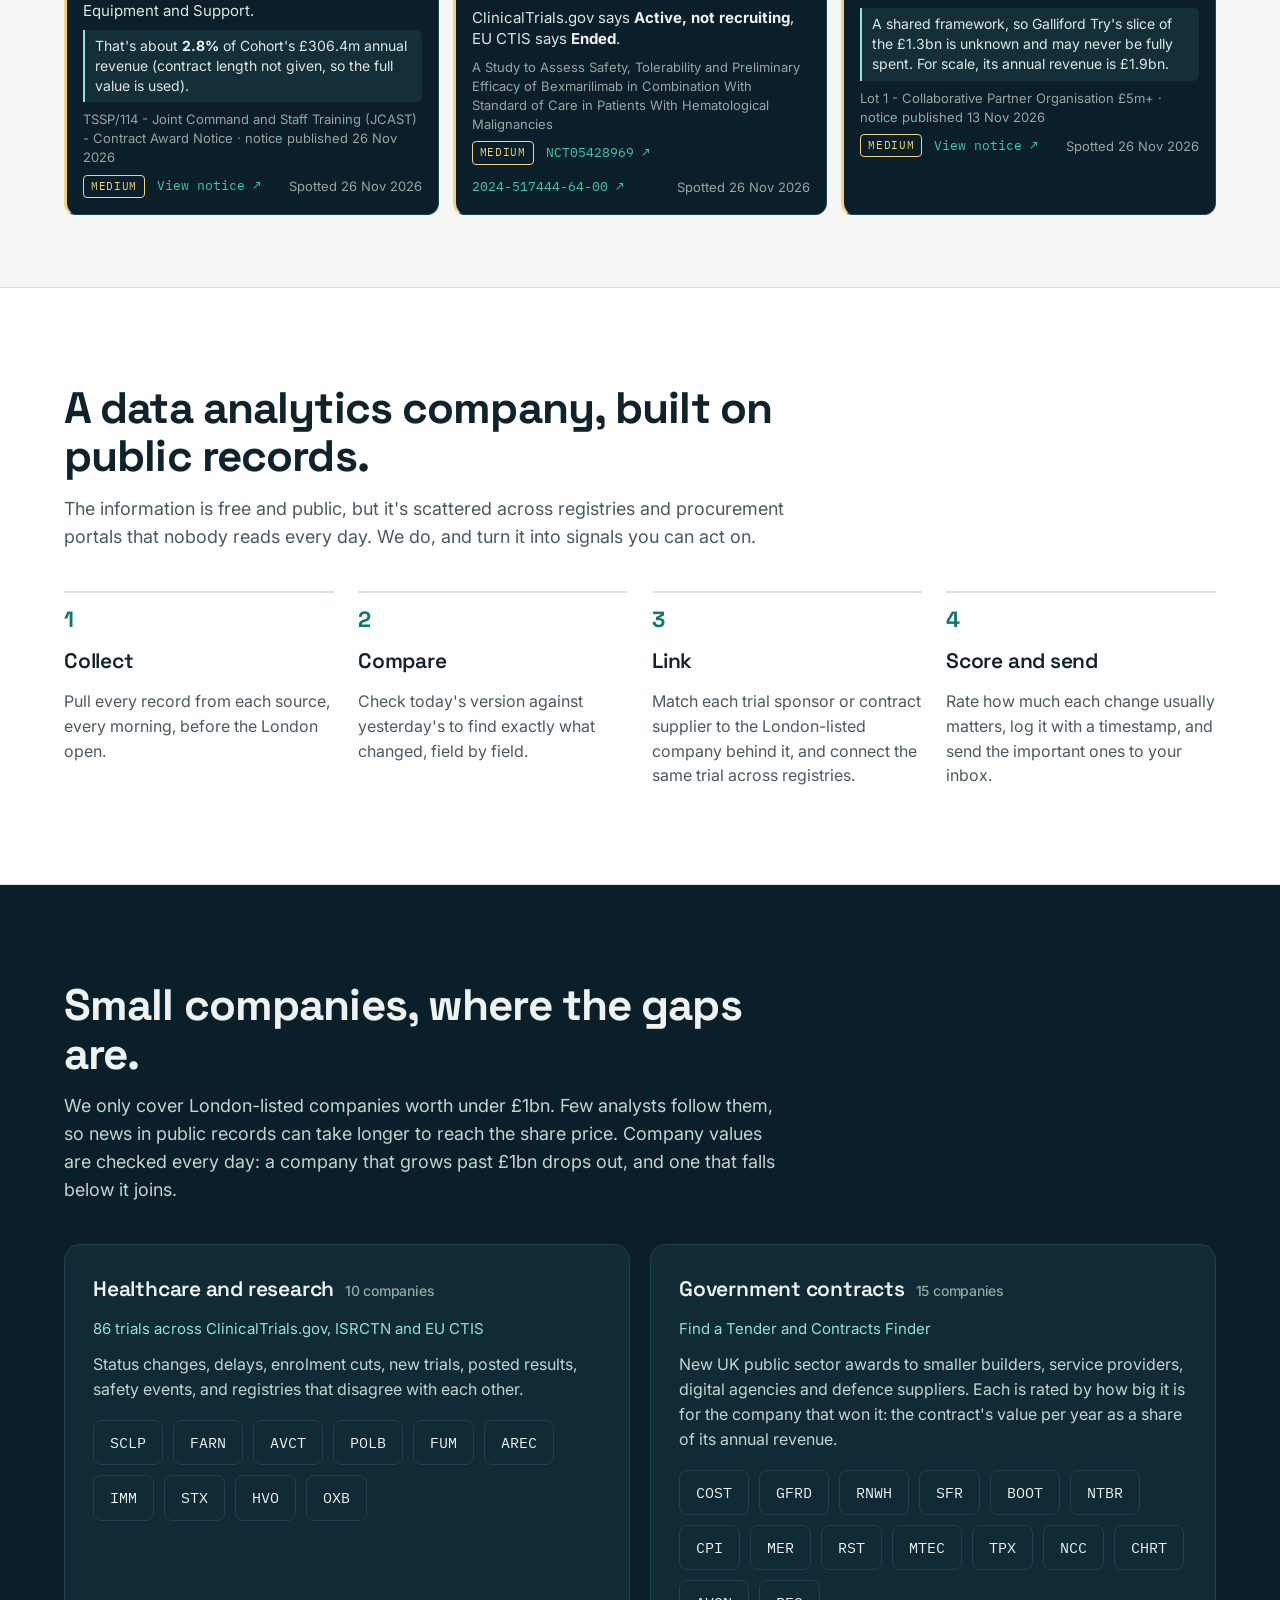
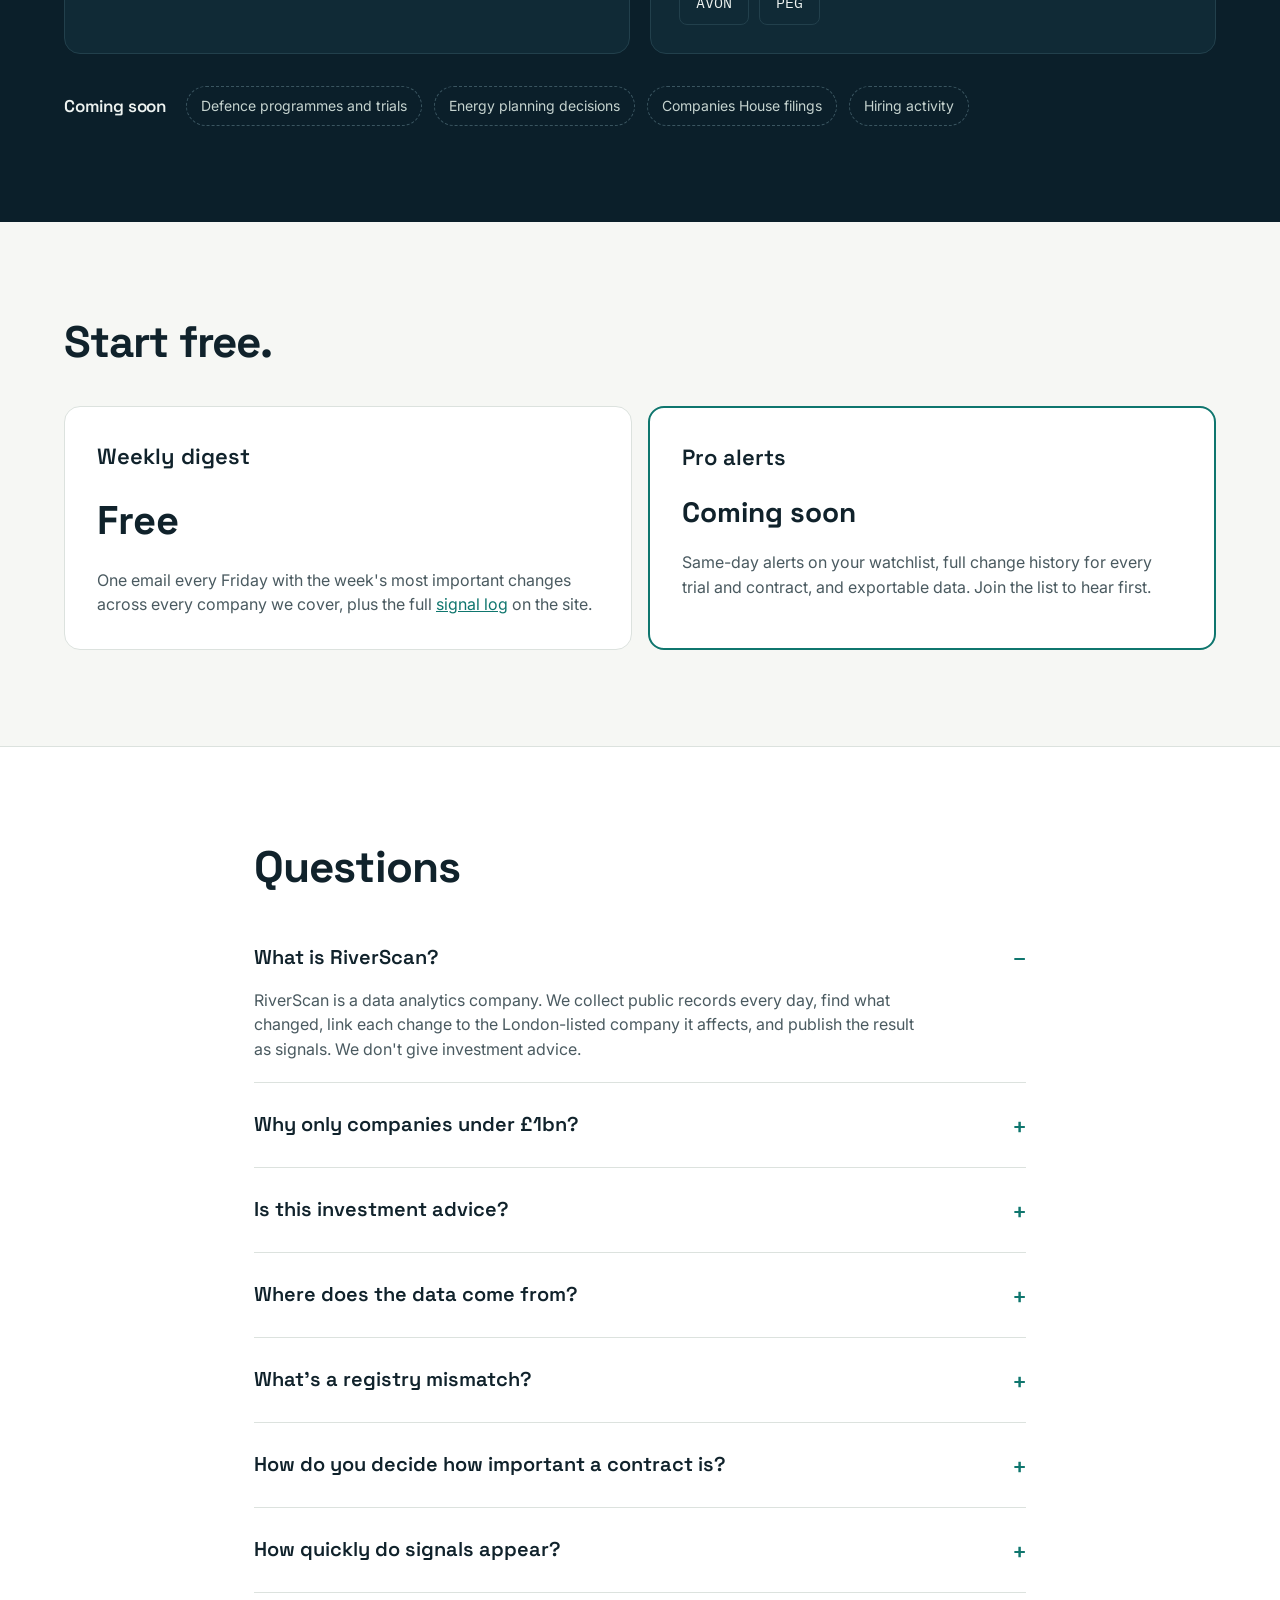
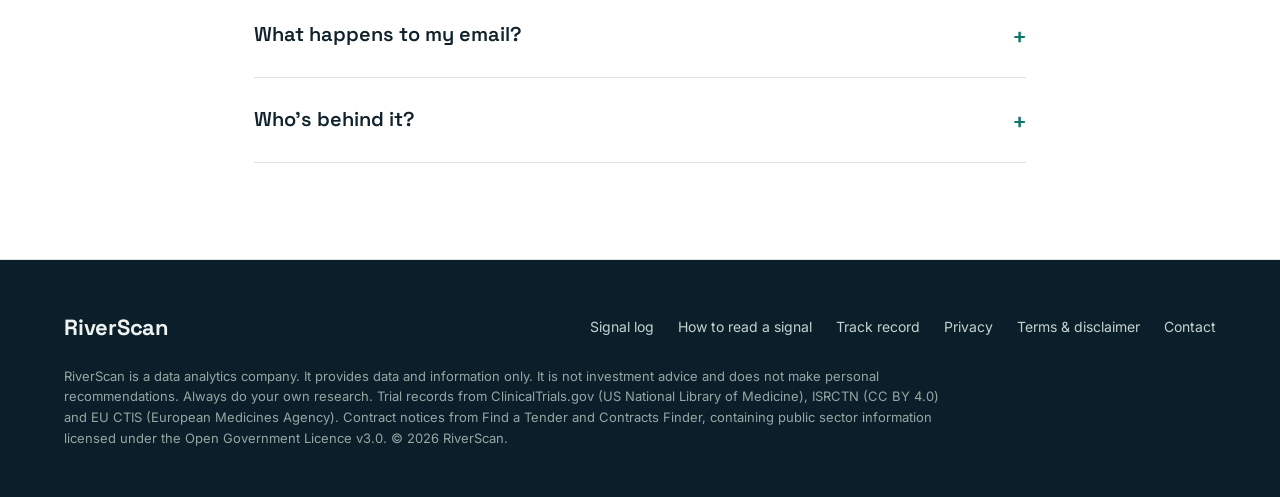
==== commit c6c77fc9: "wip: email service, card fixes" ====
--- a/index.html
+++ b/index.html
@@ -346,6 +346,7 @@
   </div>
 </footer>
 <!-- ===== END FOOTER ===== -->
+<script src="assets/site-config.js?v=20261126f"></script>
 <script src="assets/signals.js?v=20261126e"></script>
 <script>
 // Homepage: latest real signals, and live counts on the river map.
@@ -357,7 +358,7 @@
     cov.trial_companies.concat((cov.contract_companies || []).map(function (c) { return c.ticker; })).forEach(function (t) { covered[t] = 1; });
     d = d.filter(function (s) { return covered[s.ticker]; });
   }
-  var top = d.filter(function (s) { return s.severity !== "low"; }).slice(0, 6);
+  var top = d.filter(function (s) { return RiverScan.severity(s) !== "low"; }).slice(0, 6);
   if (top.length < 3) top = d.slice(0, 6);
   if (!top.length) return;
   document.getElementById("latest").innerHTML = top.map(function (s) { return RiverScan.card(s); }).join("");
@@ -408,14 +409,14 @@
     var btn = form.querySelector('button');
     btn.disabled = true;
     btn.textContent = 'Joining…';
-    fetch(form.action, {
-      method: 'POST',
-      body: new FormData(form),
-      headers: { 'Accept': 'application/json' }
-    }).then(function (res) {
-      window.location.href = res.ok ? 'thanks.html' : 'oops.html';
-    }).catch(function () {
-      window.location.href = 'oops.html';
+    var data = new FormData(form);
+    var url = (window.RIVERSCAN || {}).SIGNUP_URL;
+    // Email service (welcome email + weekly digest). Its response can't be read cross-site, so we don't wait on it.
+    var toEmailService = url ? fetch(url, { method: 'POST', mode: 'no-cors', body: new URLSearchParams(data) }).catch(function () {}) : Promise.resolve();
+    var toFormspree = fetch(form.action, { method: 'POST', body: data, headers: { 'Accept': 'application/json' } })
+      .then(function (res) { return res.ok; }).catch(function () { return false; });
+    Promise.all([toFormspree, toEmailService]).then(function (r) {
+      window.location.href = (r[0] || url) ? 'thanks.html' : 'oops.html';
     });
   });
 })();
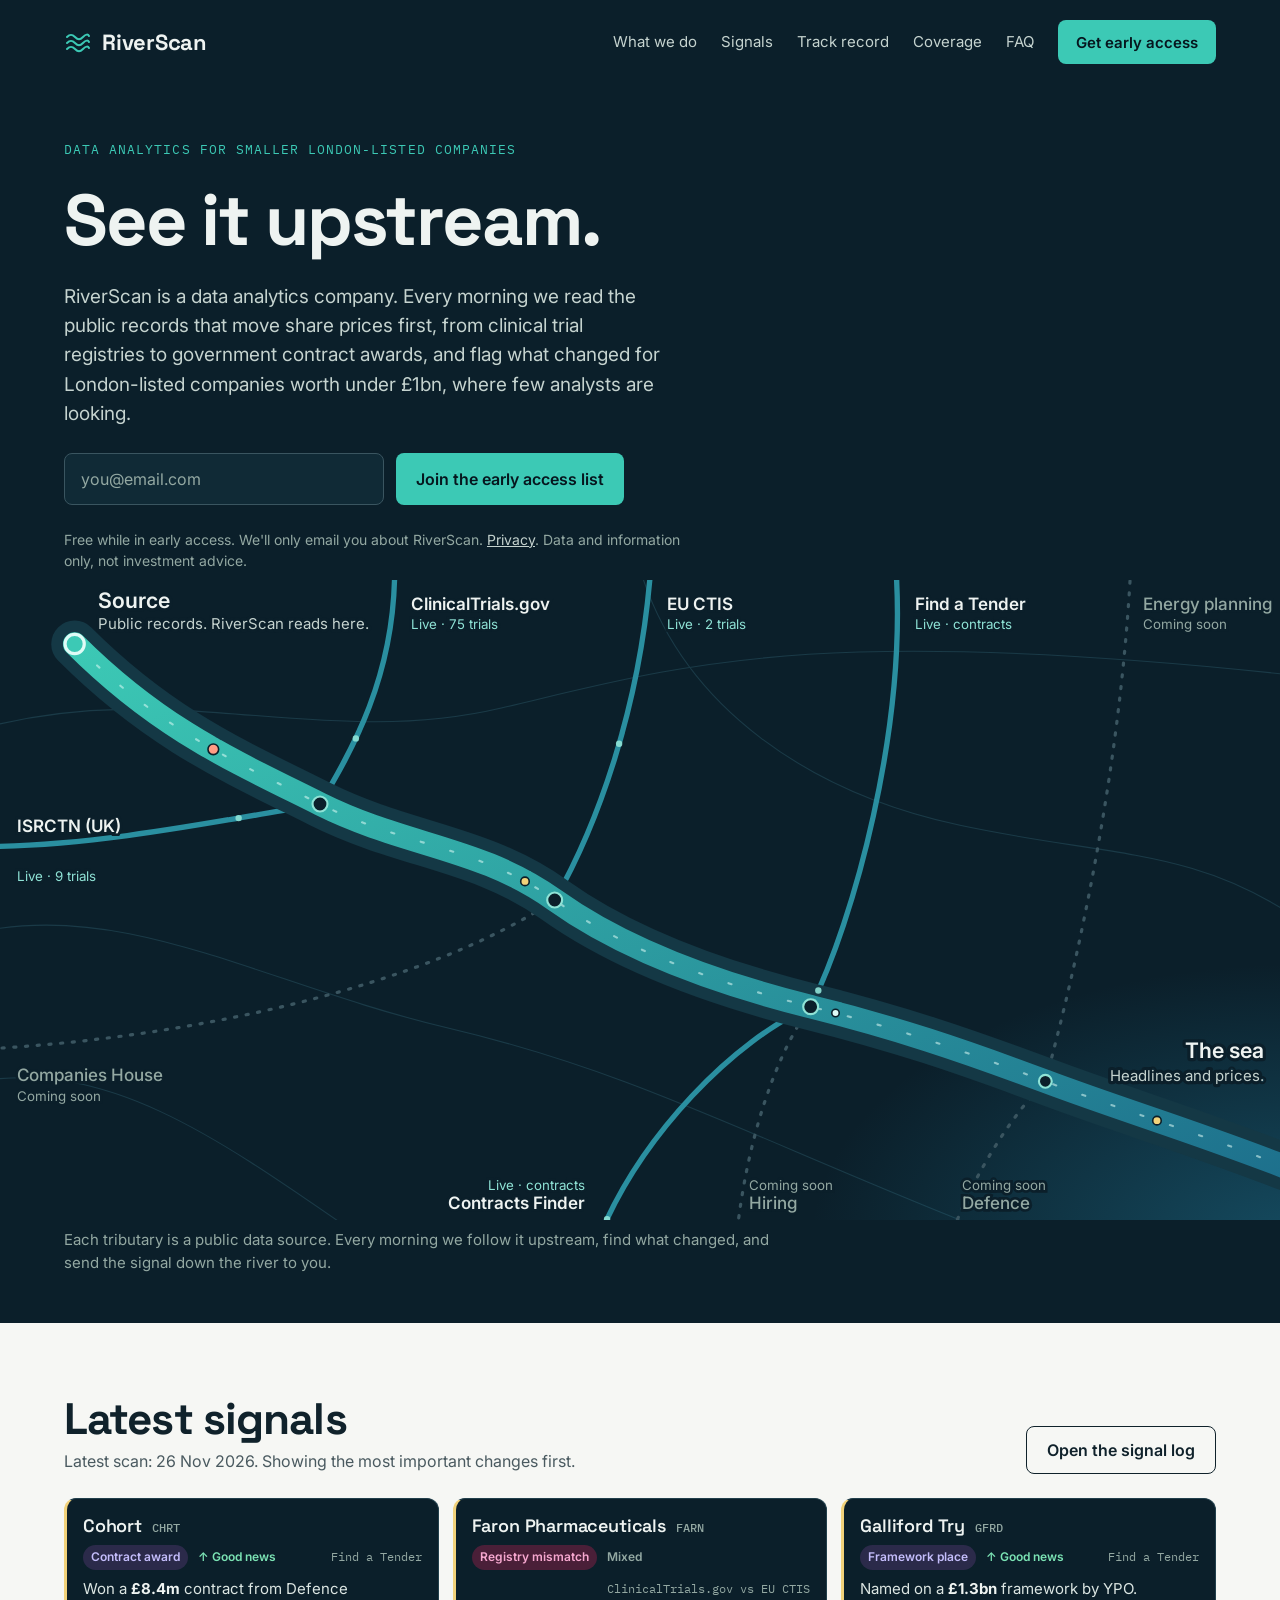
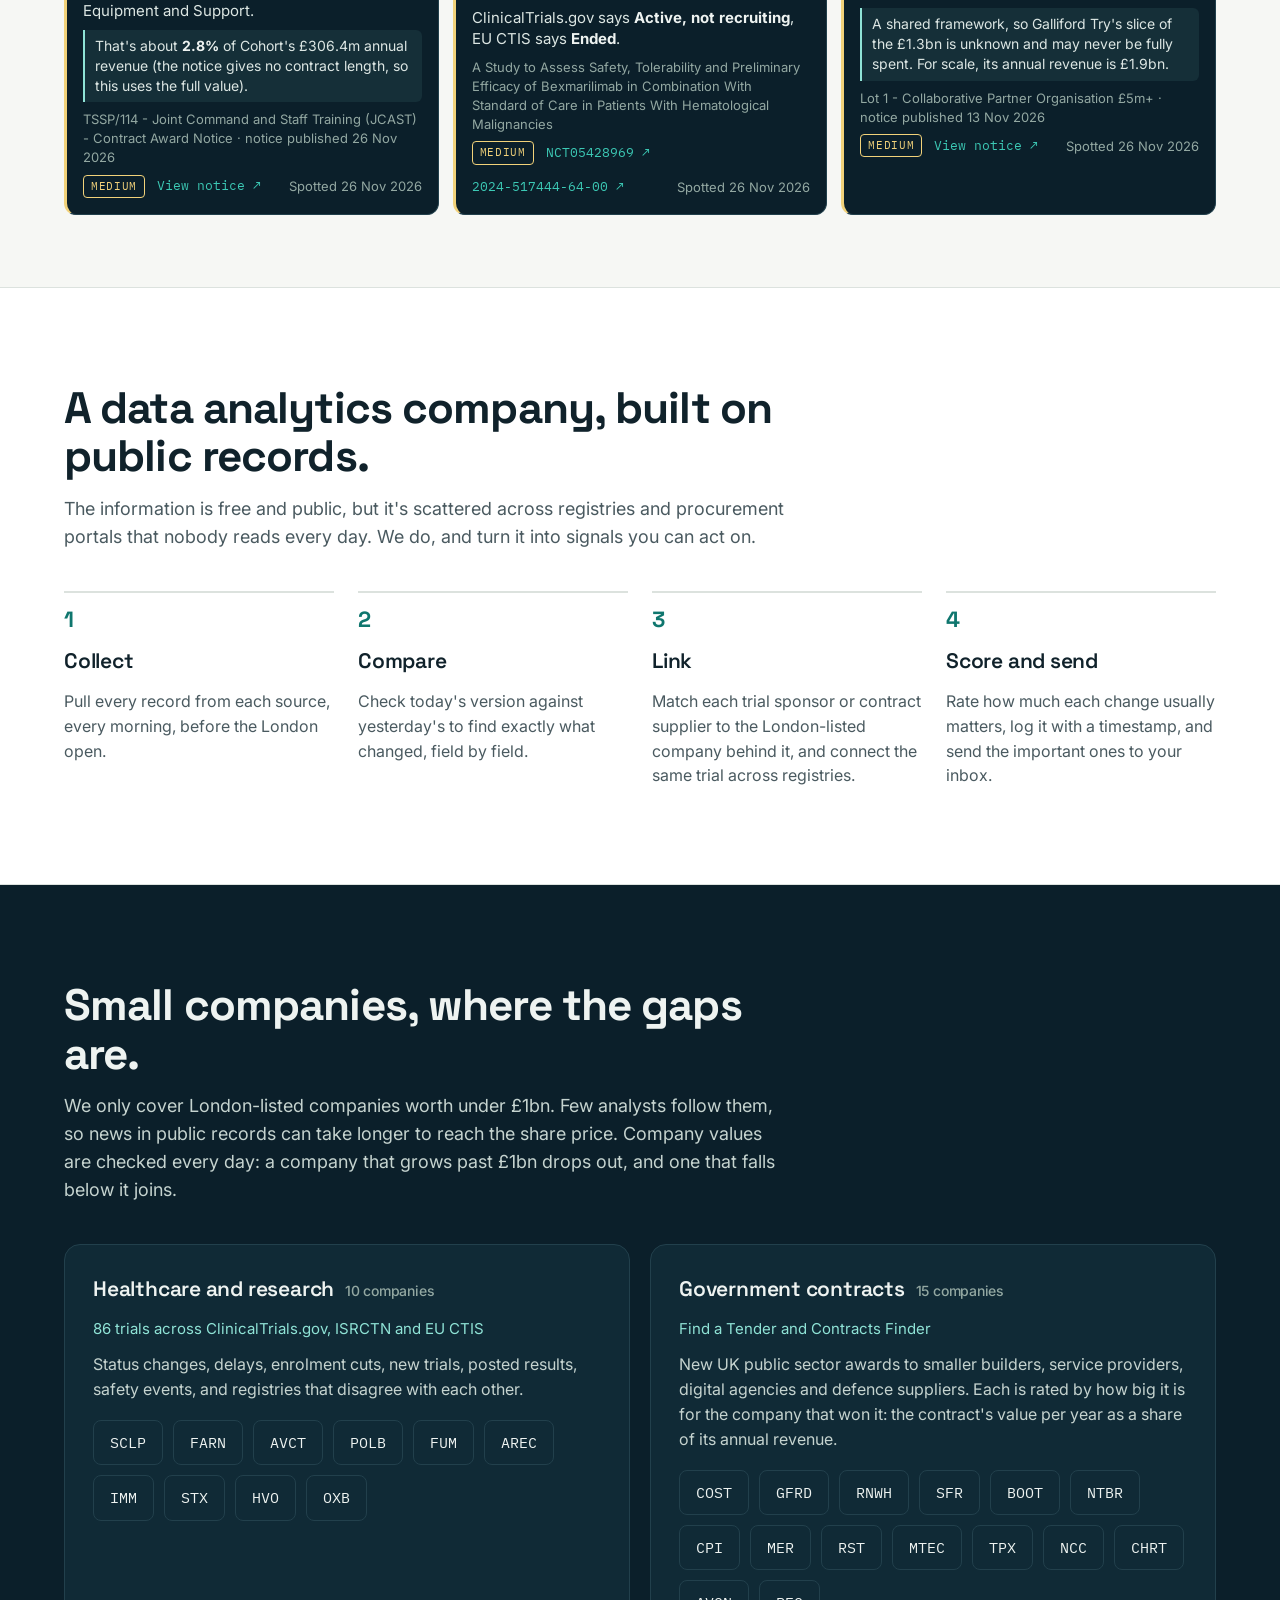
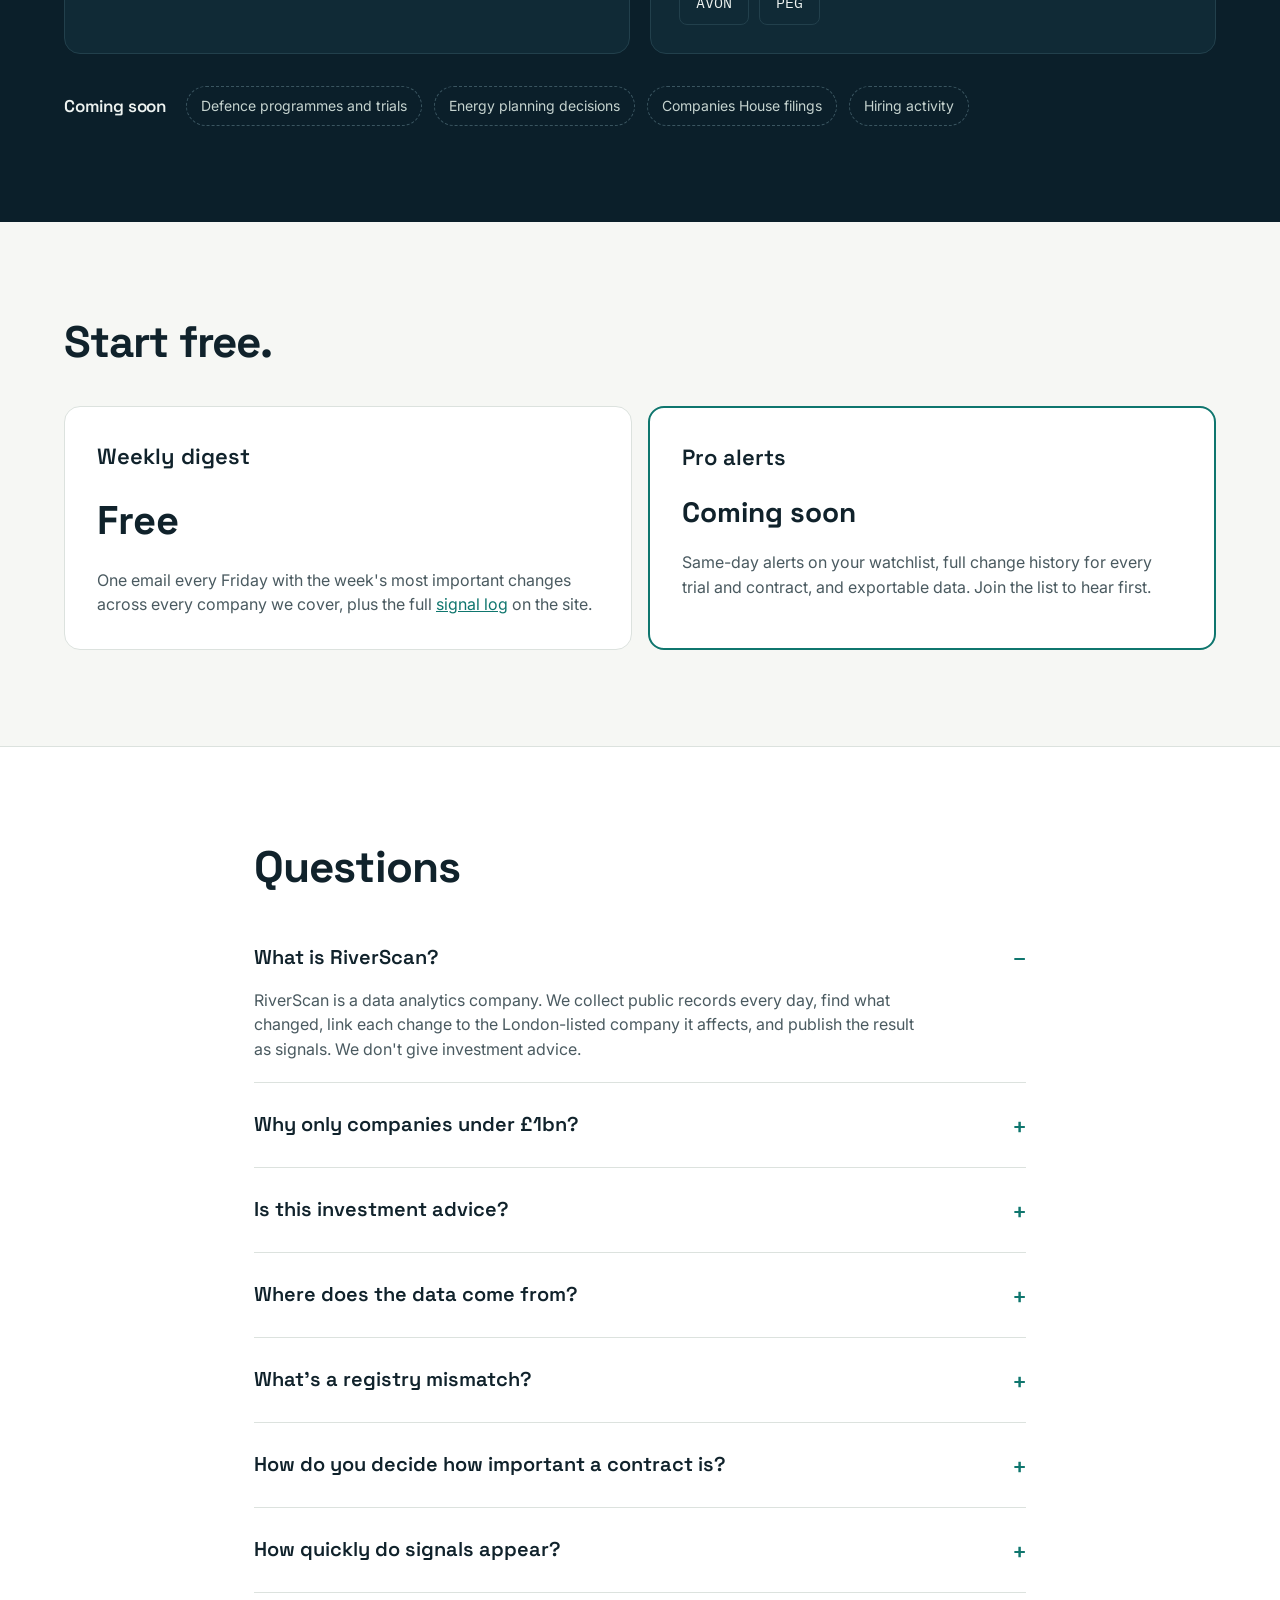
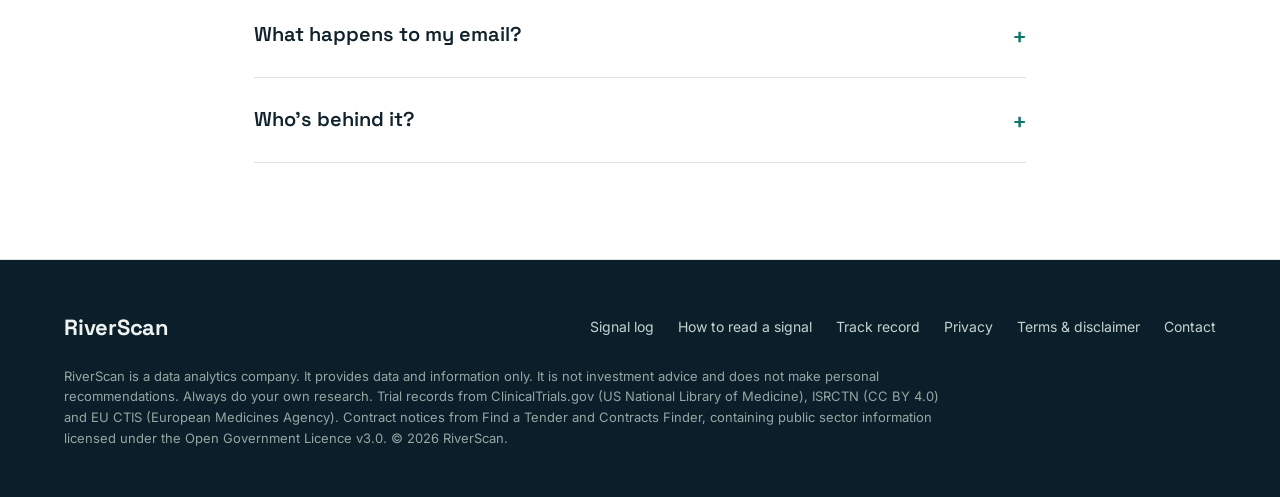
==== commit 26edcceb: "Expand coverage, email sign-ups, company-first signal cards, and a track record built to show slow p" ====
--- a/index.html
+++ b/index.html
@@ -15,7 +15,7 @@
 <link rel="preconnect" href="https://fonts.googleapis.com">
 <link rel="preconnect" href="https://fonts.gstatic.com" crossorigin>
 <link rel="stylesheet" href="https://fonts.googleapis.com/css2?family=Space+Grotesk:wght@500;600;700&family=Inter:wght@400;500;600&family=IBM+Plex+Mono:wght@400;500&display=swap">
-<link rel="stylesheet" href="assets/styles.css?v=20261126e">
+<link rel="stylesheet" href="assets/styles.css?v=20261126g">
 </head>
 <body>
 <a class="skip-link" href="#main">Skip to content</a>
@@ -346,8 +346,8 @@
   </div>
 </footer>
 <!-- ===== END FOOTER ===== -->
-<script src="assets/site-config.js?v=20261126f"></script>
-<script src="assets/signals.js?v=20261126e"></script>
+<script src="assets/site-config.js?v=20261126g"></script>
+<script src="assets/signals.js?v=20261126g"></script>
 <script>
 // Homepage: latest real signals, and live counts on the river map.
 var coverage = fetch("data/coverage.json", { cache: "no-store" }).then(function (r) { return r.ok ? r.json() : null; }).catch(function () { return null; });
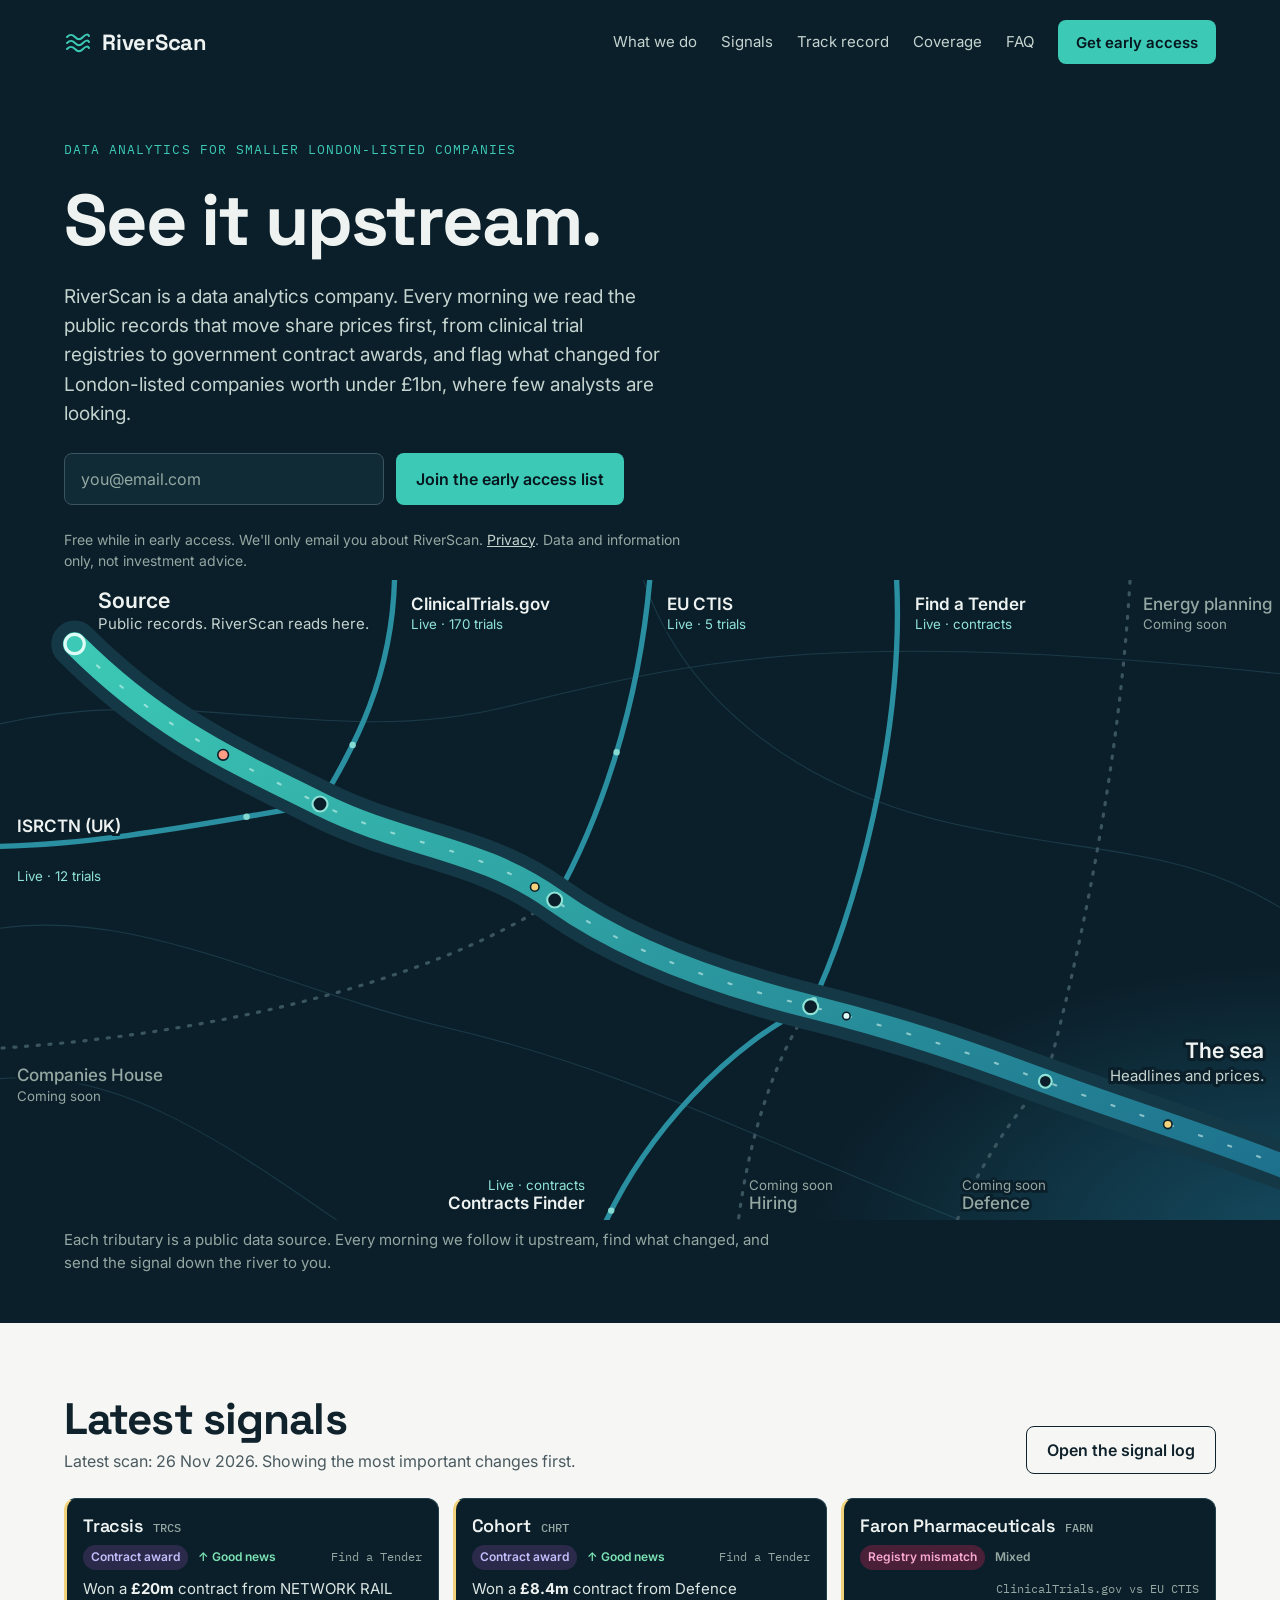
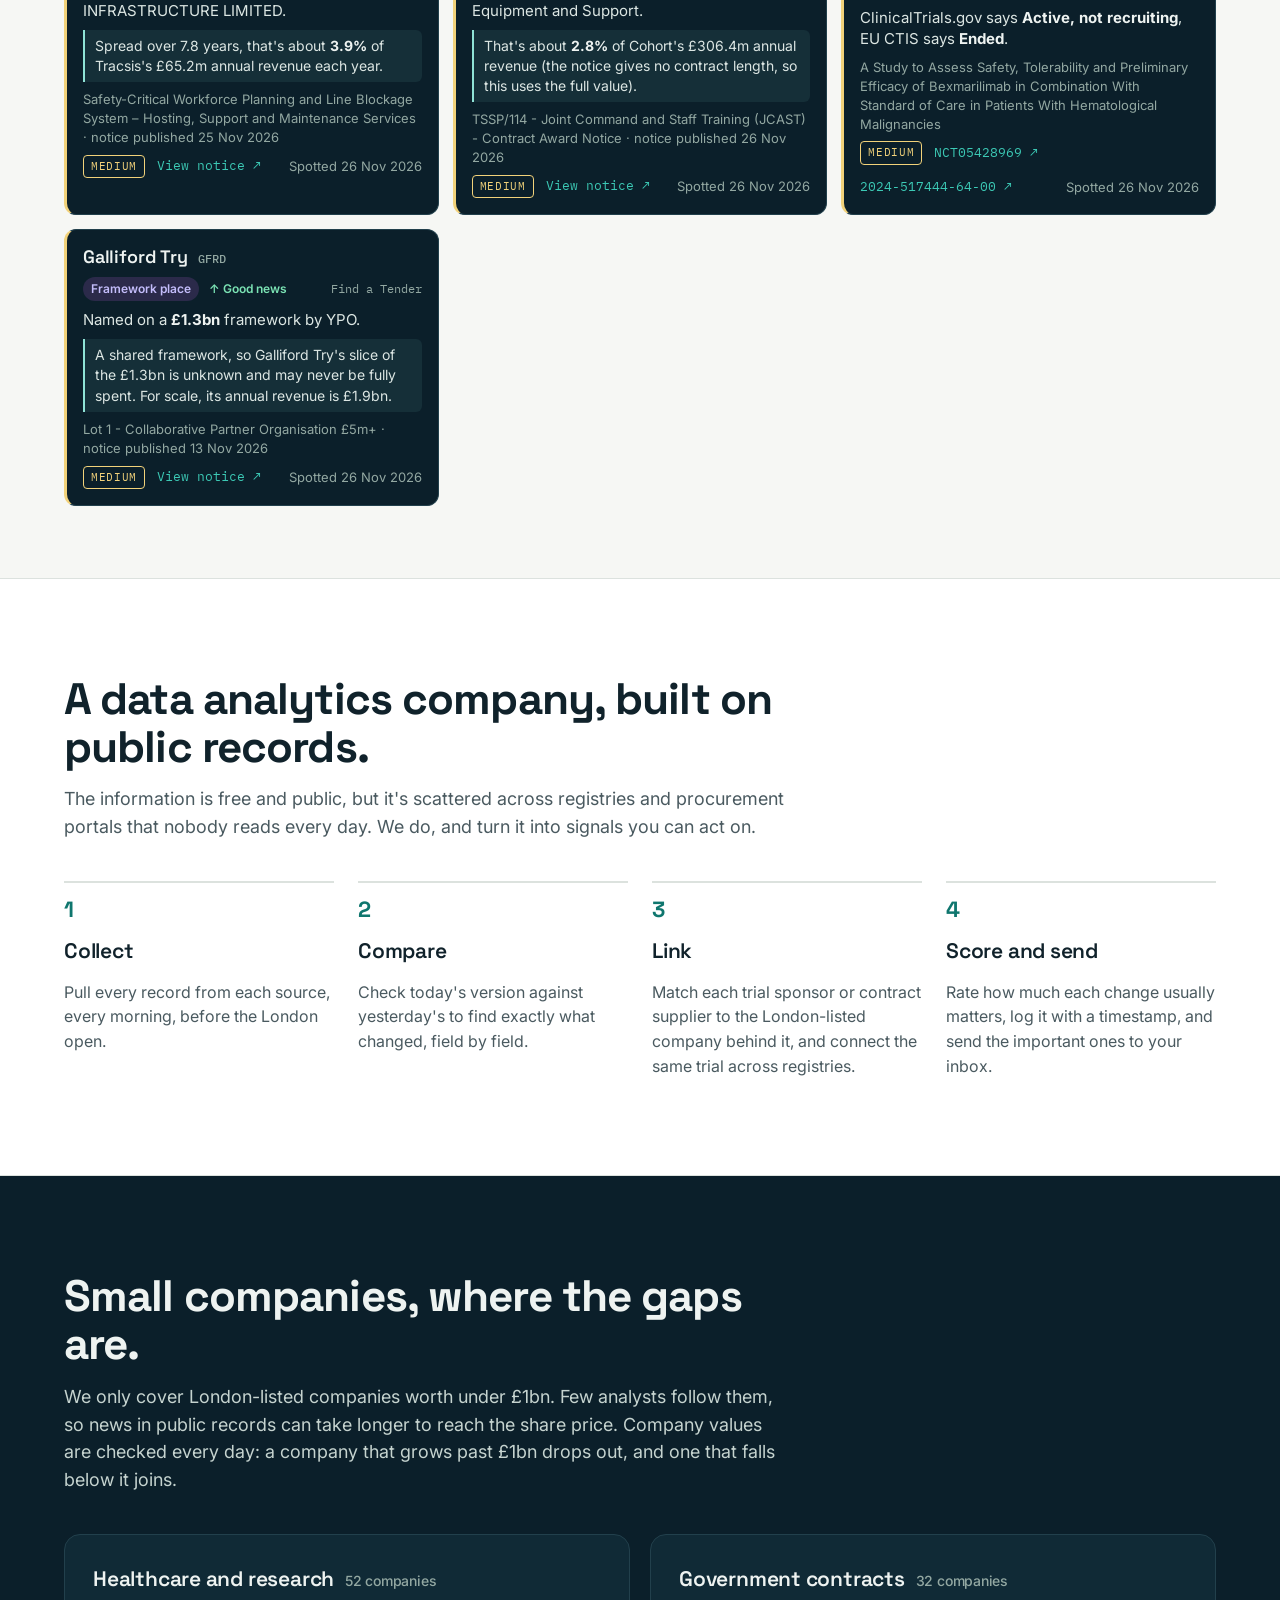
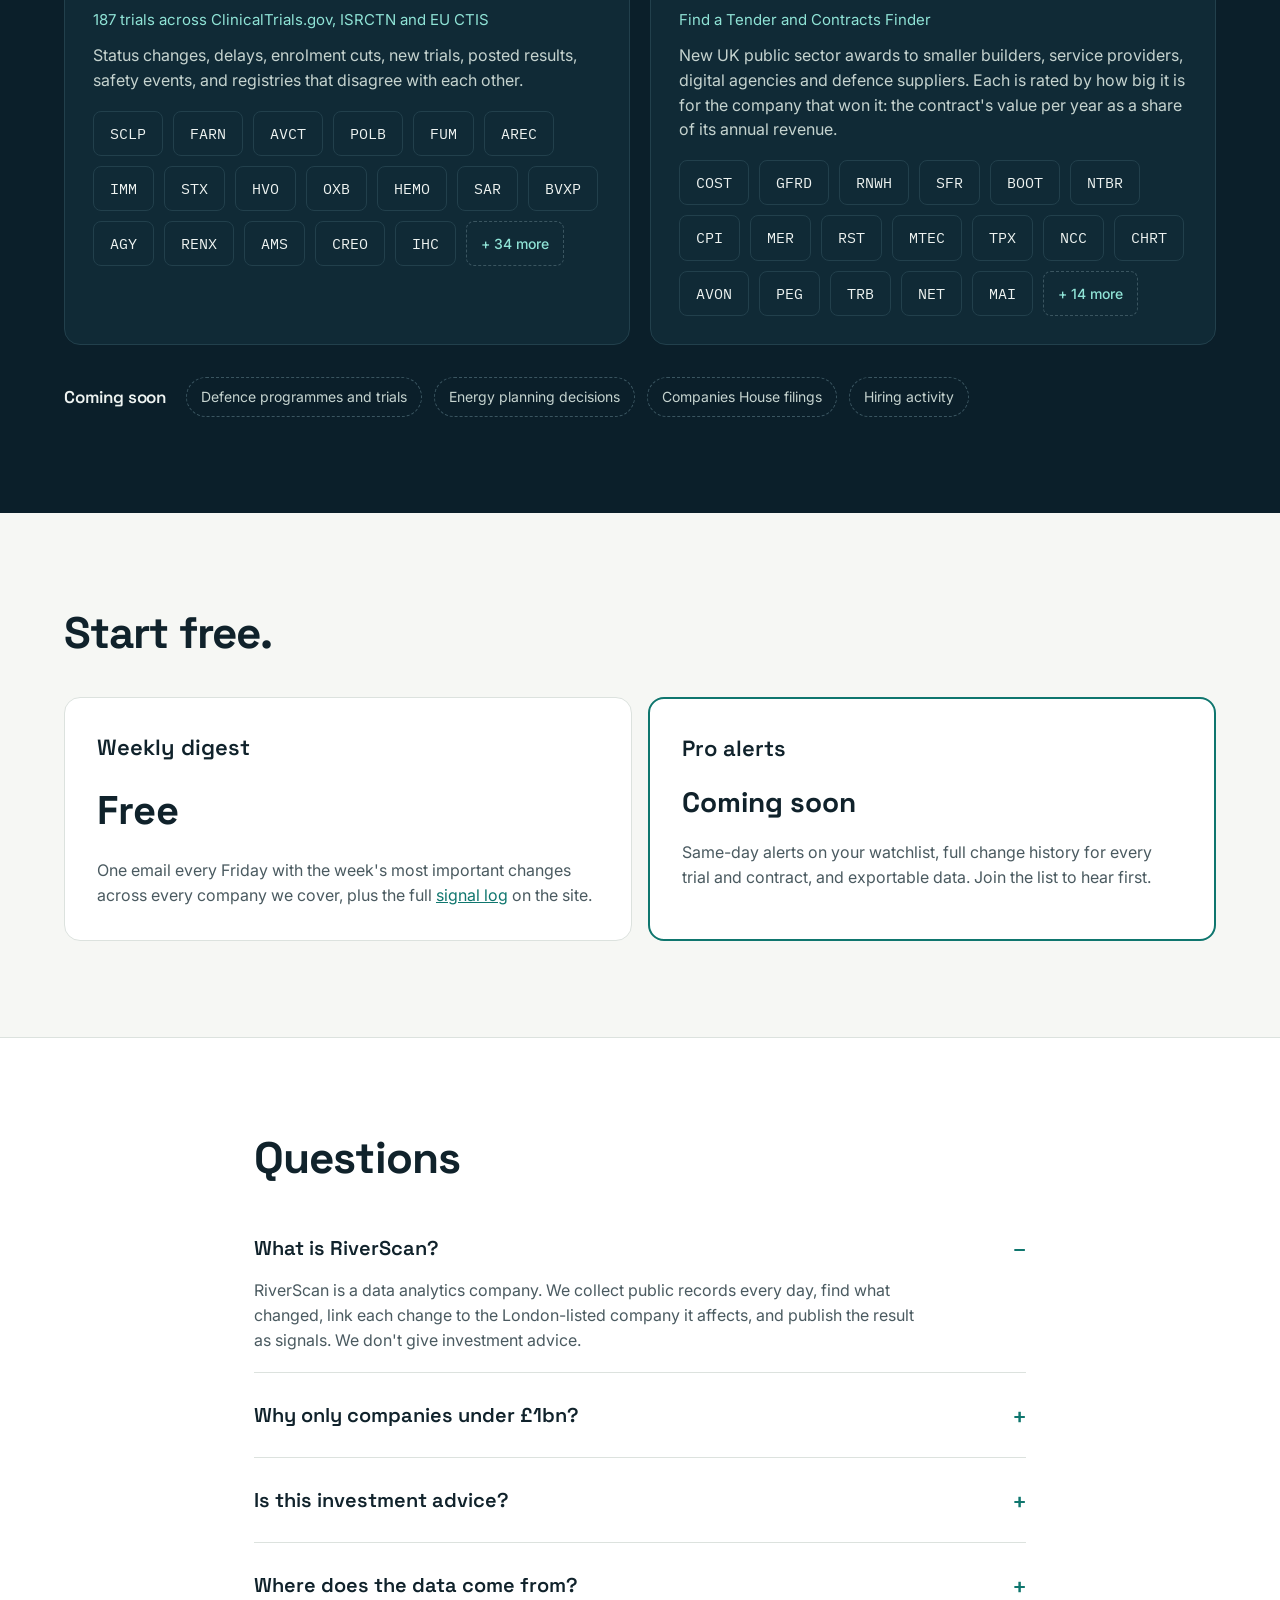
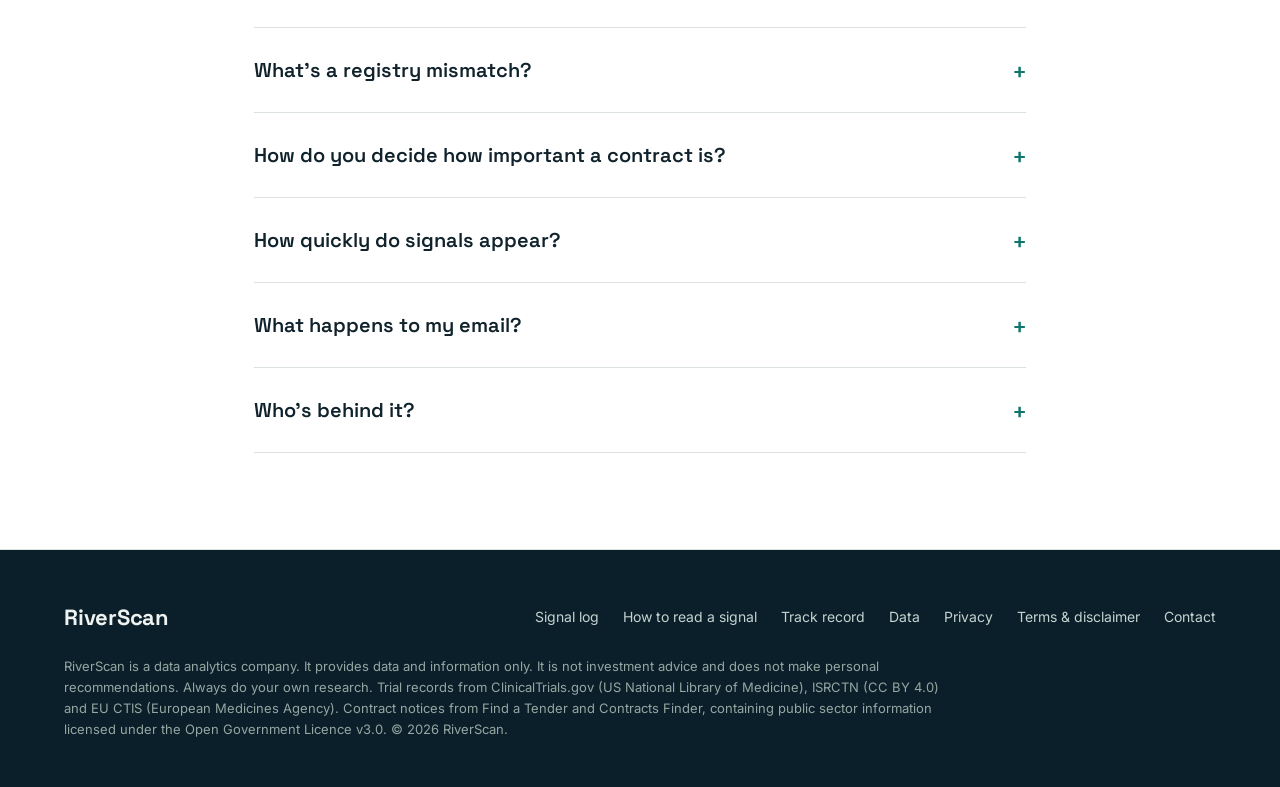
==== commit b94abdd0: "Add a Data page: documented JSON/CSV downloads of signals and coverage Co-Authored-By: Claude Opus 5" ====
--- a/index.html
+++ b/index.html
@@ -15,7 +15,7 @@
 <link rel="preconnect" href="https://fonts.googleapis.com">
 <link rel="preconnect" href="https://fonts.gstatic.com" crossorigin>
 <link rel="stylesheet" href="https://fonts.googleapis.com/css2?family=Space+Grotesk:wght@500;600;700&family=Inter:wght@400;500;600&family=IBM+Plex+Mono:wght@400;500&display=swap">
-<link rel="stylesheet" href="assets/styles.css?v=20261126g">
+<link rel="stylesheet" href="assets/styles.css?v=20261126h">
 </head>
 <body>
 <a class="skip-link" href="#main">Skip to content</a>
@@ -337,6 +337,7 @@
         <a href="signals.html">Signal log</a>
         <a href="signals.html#guide">How to read a signal</a>
         <a href="track-record.html">Track record</a>
+        <a href="data.html">Data</a>
         <a href="privacy.html">Privacy</a>
         <a href="terms.html">Terms &amp; disclaimer</a>
         <a href="contact.html">Contact</a>
@@ -346,8 +347,8 @@
   </div>
 </footer>
 <!-- ===== END FOOTER ===== -->
-<script src="assets/site-config.js?v=20261126g"></script>
-<script src="assets/signals.js?v=20261126g"></script>
+<script src="assets/site-config.js?v=20261126h"></script>
+<script src="assets/signals.js?v=20261126h"></script>
 <script>
 // Homepage: latest real signals, and live counts on the river map.
 var coverage = fetch("data/coverage.json", { cache: "no-store" }).then(function (r) { return r.ok ? r.json() : null; }).catch(function () { return null; });
--- a/assets/styles.css
+++ b/assets/styles.css
@@ -424,3 +424,11 @@
 .claim b { display: block; font: 700 36px/1.1 var(--font-head); color: #8FE3D6; }
 .claim span { color: var(--on-dark-muted); font-size: 15px; }
 .claim em { font-style: normal; color: var(--on-dark); font-weight: 600; }
+
+/* Data page */
+.data-table th, .data-table td { text-align: left !important; font-weight: 400; }
+.data-table th[scope="row"] { font-weight: 600; min-width: 130px; }
+.data-table td { color: var(--muted); }
+pre.code { background: var(--ink); color: #DCE6E3; border-radius: 10px; padding: 16px 18px; overflow-x: auto; font: 13.5px/1.6 var(--font-mono); max-width: 720px; }
+.prose code { font-family: var(--font-mono); font-size: 0.9em; }
+.prose p code, .prose td code { overflow-wrap: anywhere; }
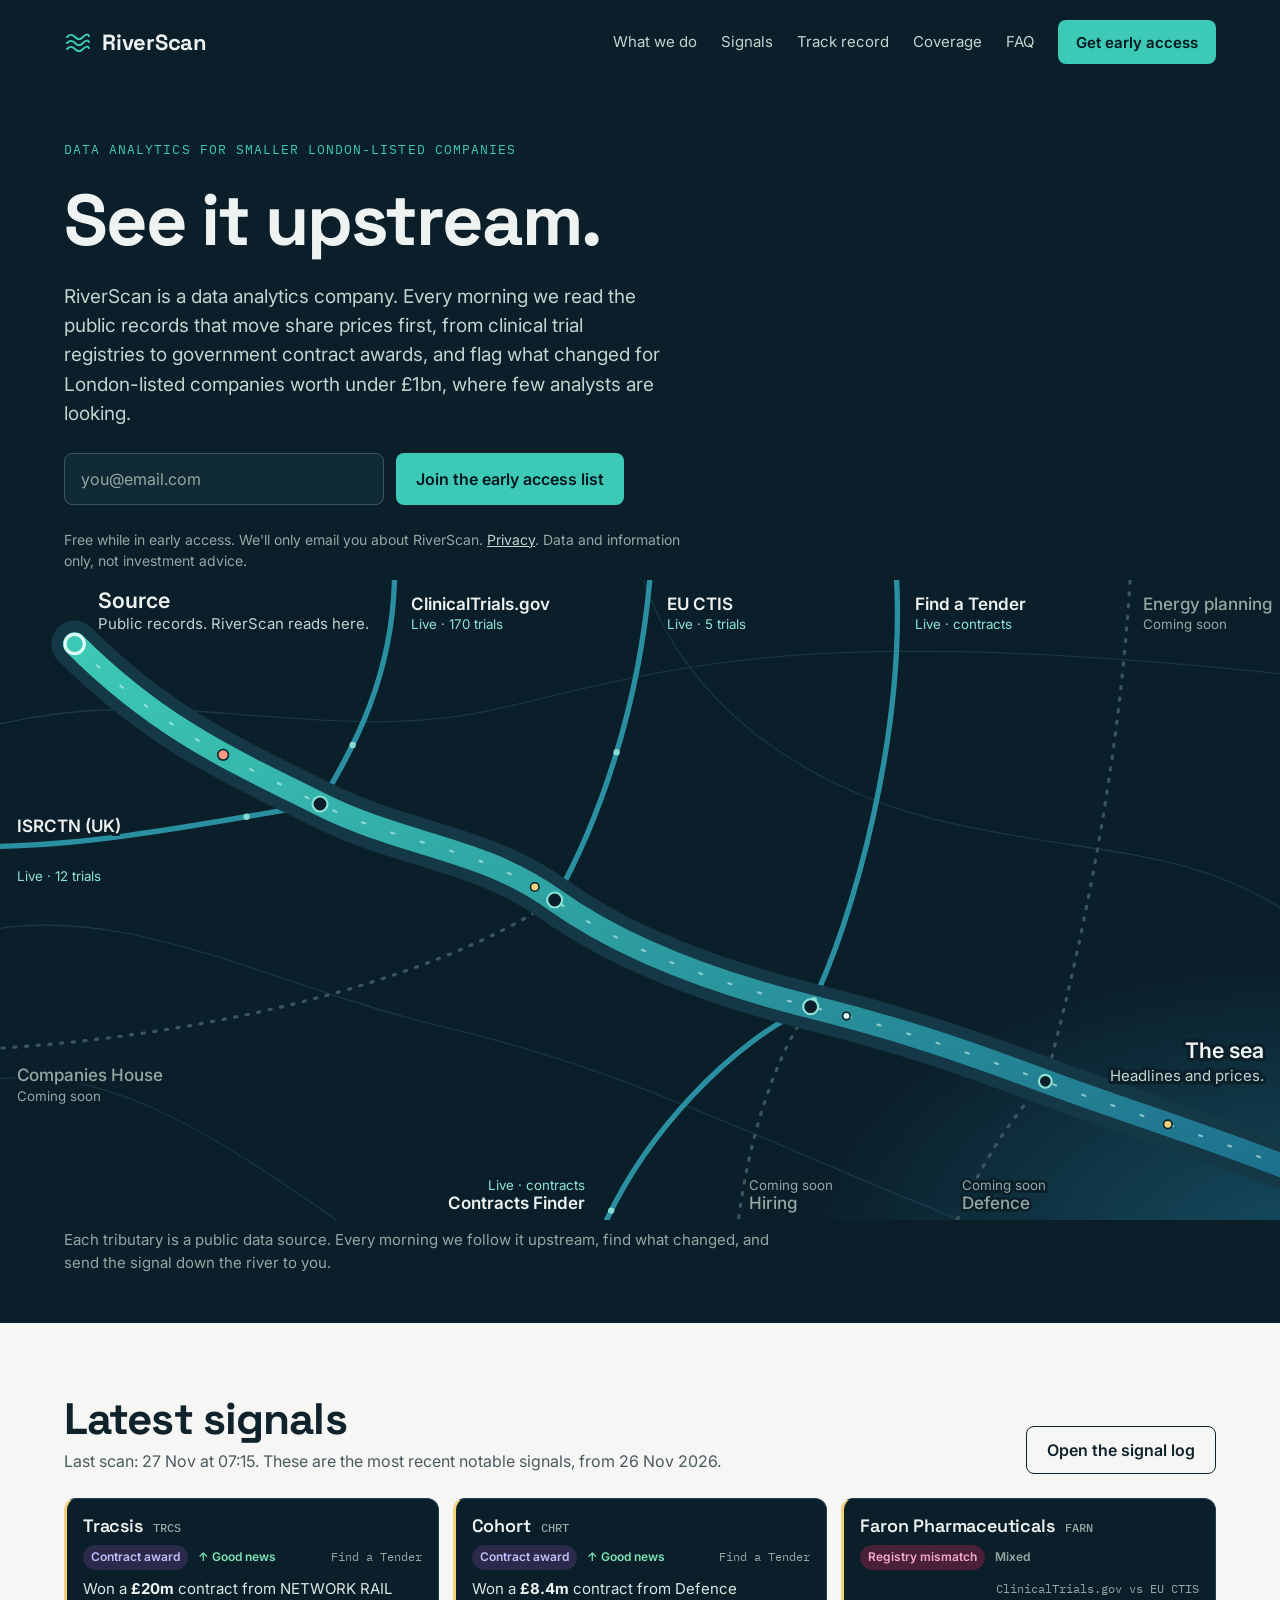
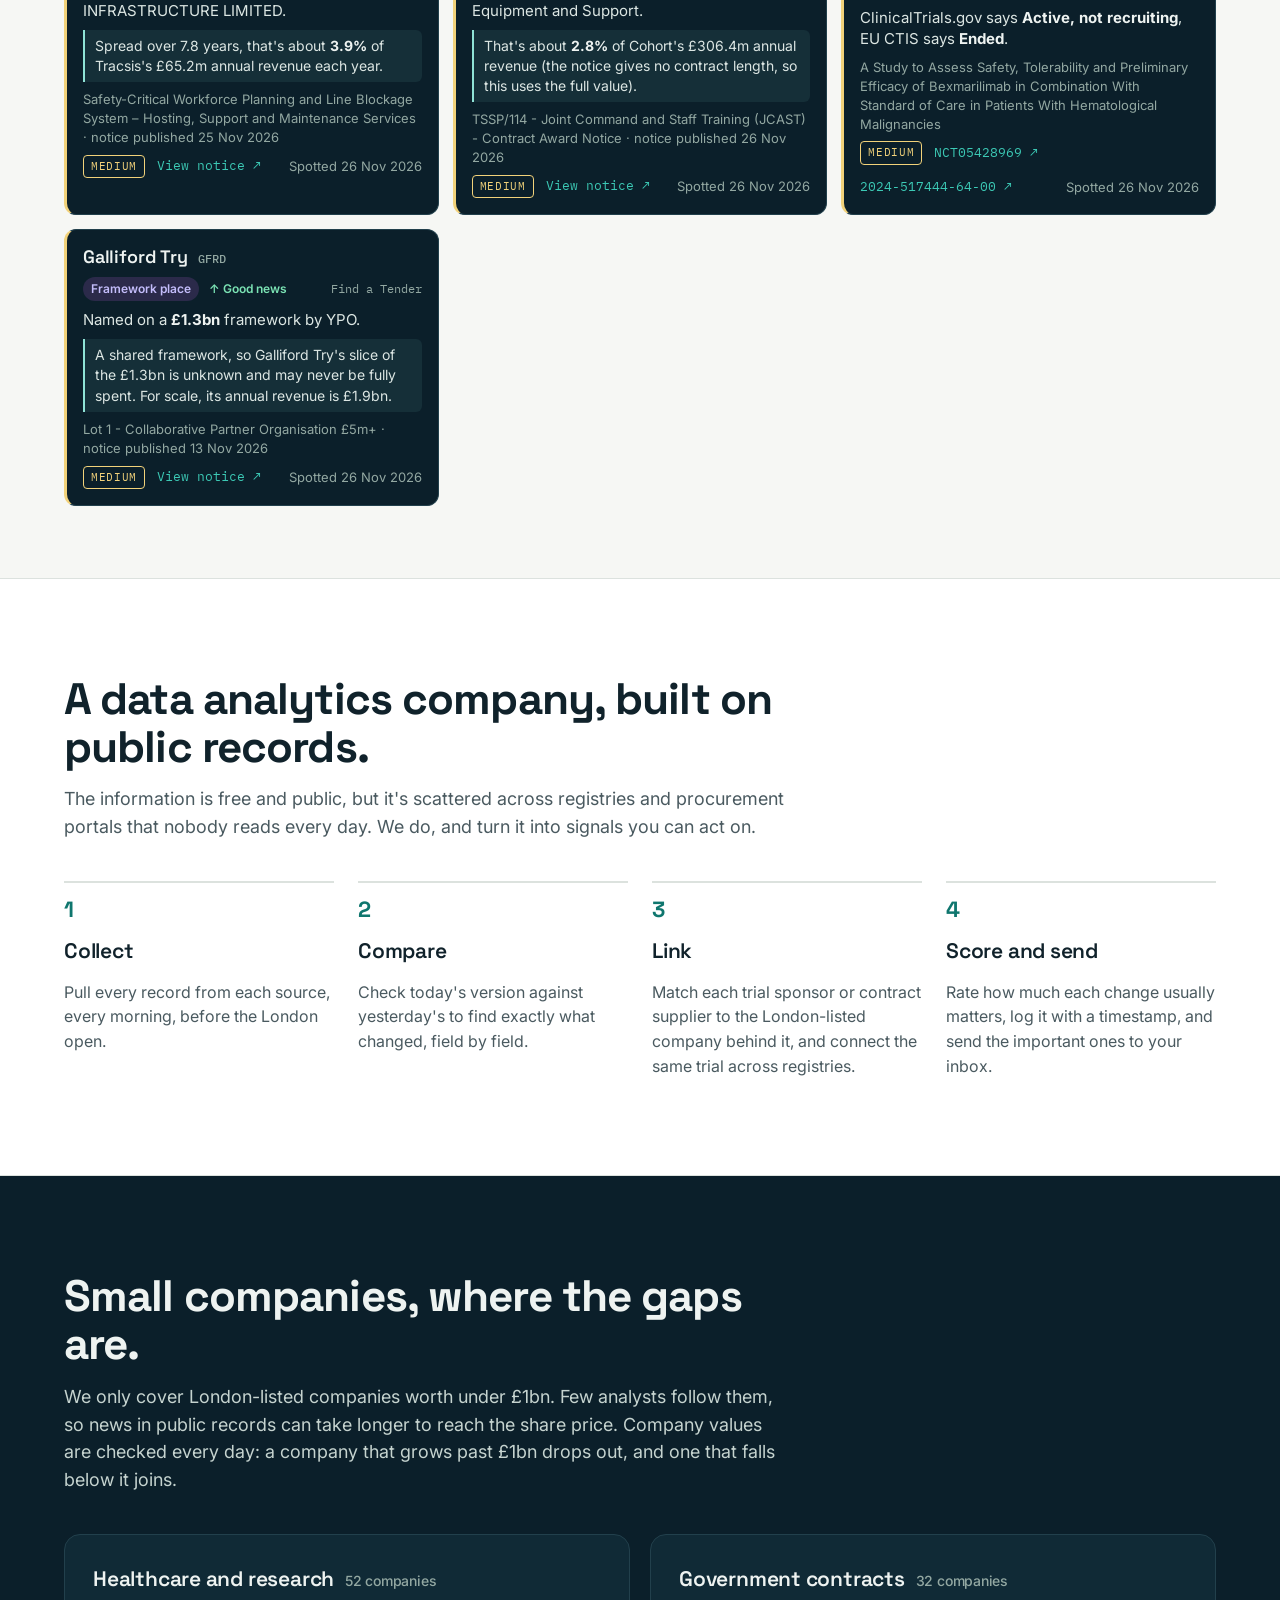
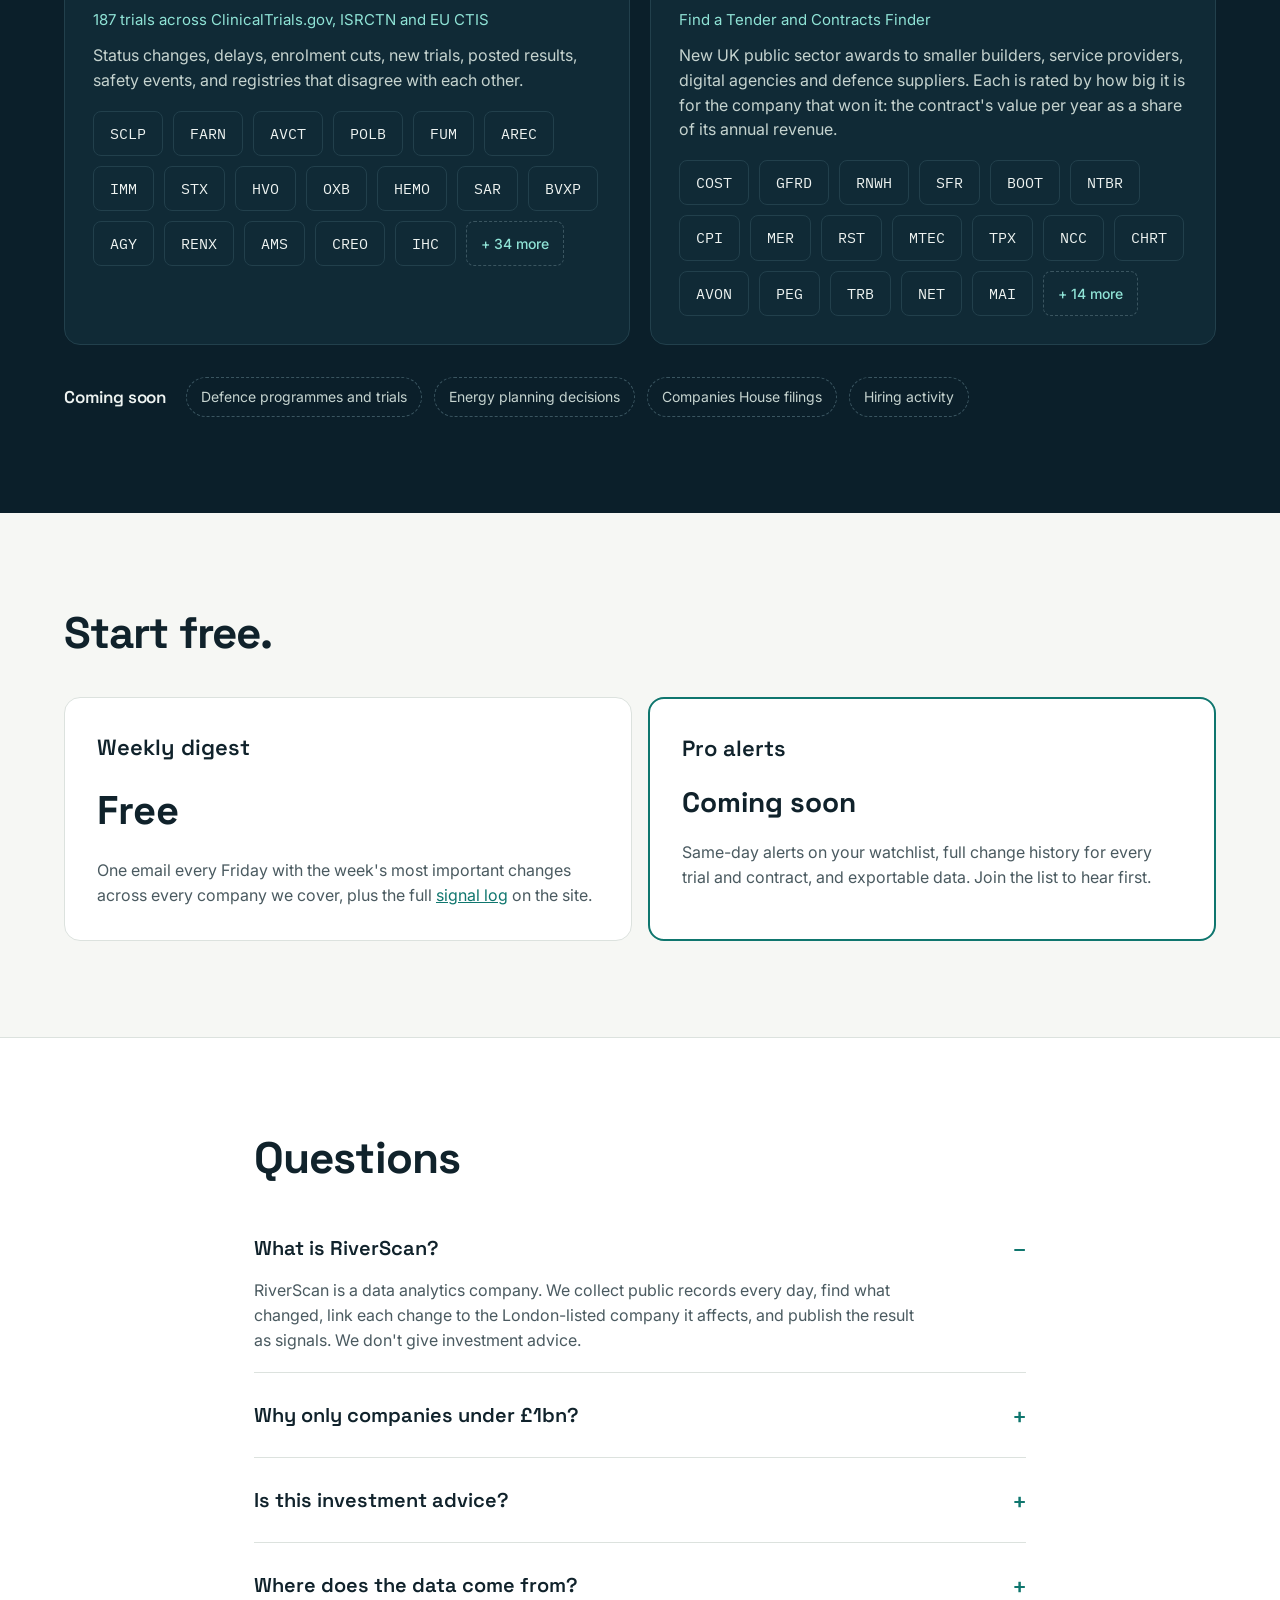
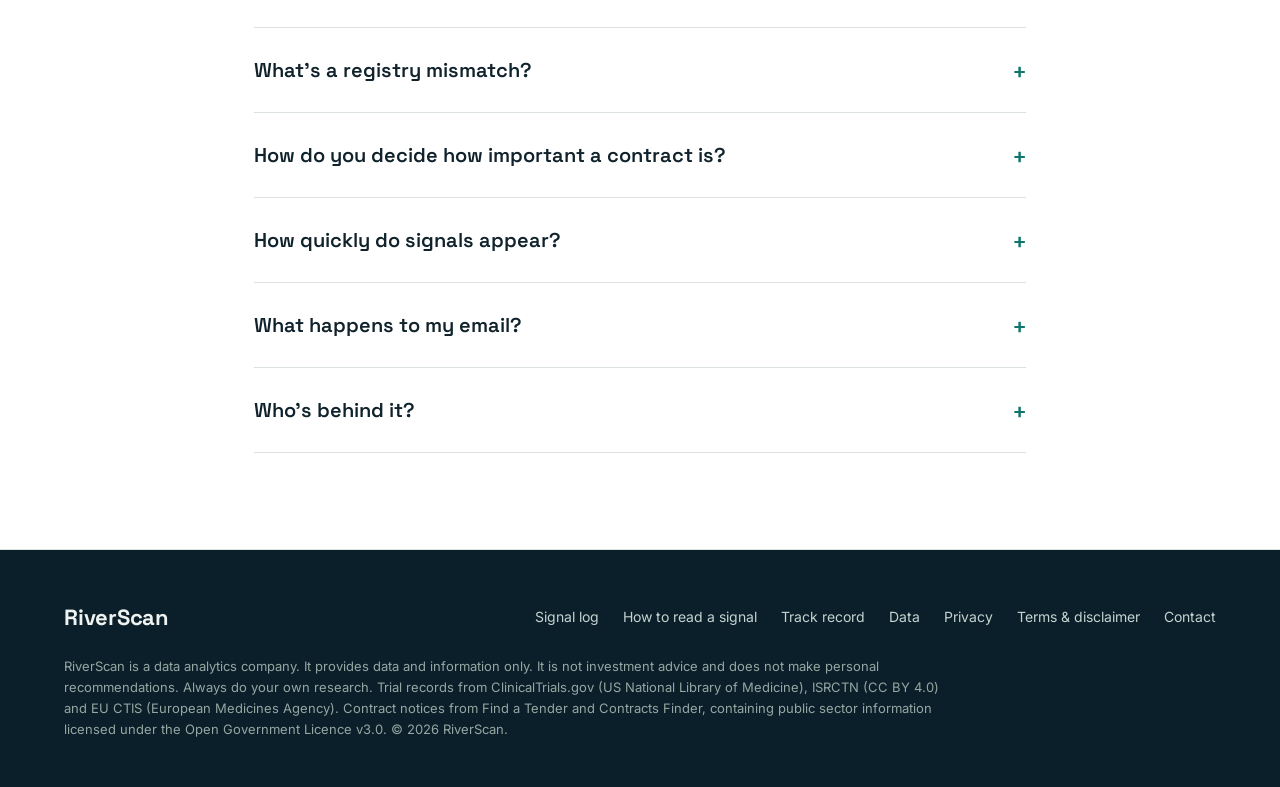
==== commit bec2d84b: "Show the last scan time and a 14-day scan record, so quiet days read as checked Co-Authored-By: Clau" ====
--- a/index.html
+++ b/index.html
@@ -15,7 +15,7 @@
 <link rel="preconnect" href="https://fonts.googleapis.com">
 <link rel="preconnect" href="https://fonts.gstatic.com" crossorigin>
 <link rel="stylesheet" href="https://fonts.googleapis.com/css2?family=Space+Grotesk:wght@500;600;700&family=Inter:wght@400;500;600&family=IBM+Plex+Mono:wght@400;500&display=swap">
-<link rel="stylesheet" href="assets/styles.css?v=20261126h">
+<link rel="stylesheet" href="assets/styles.css?v=20261127a">
 </head>
 <body>
 <a class="skip-link" href="#main">Skip to content</a>
@@ -171,7 +171,7 @@
       <div class="latest-head">
         <div>
           <h2 id="latest-title">Latest signals</h2>
-          <p class="muted" id="latest-note">Straight from this morning's scan.</p>
+          <p class="muted" id="latest-note">We scan every morning before the London market opens.</p>
         </div>
         <a class="btn btn--ghost" href="signals.html">Open the signal log</a>
       </div>
@@ -347,8 +347,8 @@
   </div>
 </footer>
 <!-- ===== END FOOTER ===== -->
-<script src="assets/site-config.js?v=20261126h"></script>
-<script src="assets/signals.js?v=20261126h"></script>
+<script src="assets/site-config.js?v=20261127a"></script>
+<script src="assets/signals.js?v=20261127a"></script>
 <script>
 // Homepage: latest real signals, and live counts on the river map.
 var coverage = fetch("data/coverage.json", { cache: "no-store" }).then(function (r) { return r.ok ? r.json() : null; }).catch(function () { return null; });
@@ -363,7 +363,11 @@
   if (top.length < 3) top = d.slice(0, 6);
   if (!top.length) return;
   document.getElementById("latest").innerHTML = top.map(function (s) { return RiverScan.card(s); }).join("");
-  document.getElementById("latest-note").textContent = "Latest scan: " + RiverScan.when(top[0].detected_at) + ". Showing the most important changes first.";
+  RiverScan.scanStatus().then(function (st) {
+    var note = document.getElementById("latest-note");
+    var since = "These are the most recent notable signals, from " + RiverScan.when(top[0].detected_at) + ".";
+    note.textContent = st ? st.text + " " + since : since;
+  });
 });
 coverage.then(function (c) {
   if (!c || !c.trials) return;
--- a/assets/styles.css
+++ b/assets/styles.css
@@ -432,3 +432,12 @@
 pre.code { background: var(--ink); color: #DCE6E3; border-radius: 10px; padding: 16px 18px; overflow-x: auto; font: 13.5px/1.6 var(--font-mono); max-width: 720px; }
 .prose code { font-family: var(--font-mono); font-size: 0.9em; }
 .prose p code, .prose td code { overflow-wrap: anywhere; }
+
+/* Scan status: proof the scanner runs every day, even when nothing changes */
+.scan-strip { display: flex; flex-wrap: wrap; align-items: center; gap: 5px; margin-top: 10px; font-family: var(--font-body); }
+.scan-strip-label { font-size: 13px; color: var(--muted); margin-right: 6px; }
+.scan-day { display: inline-block; width: 14px; height: 14px; border-radius: 3px; border: 1.5px dashed #B9C3BF; }
+.scan-day--quiet { border: 1.5px solid var(--accent-dark); background: transparent; }
+.scan-day--found { border: 1.5px solid var(--accent-dark); background: var(--accent-dark); }
+.scan-key { display: inline-flex; align-items: center; gap: 5px; font-size: 12px; color: var(--muted); margin-left: 10px; }
+.scan-key .scan-day { width: 10px; height: 10px; margin-left: 6px; }
